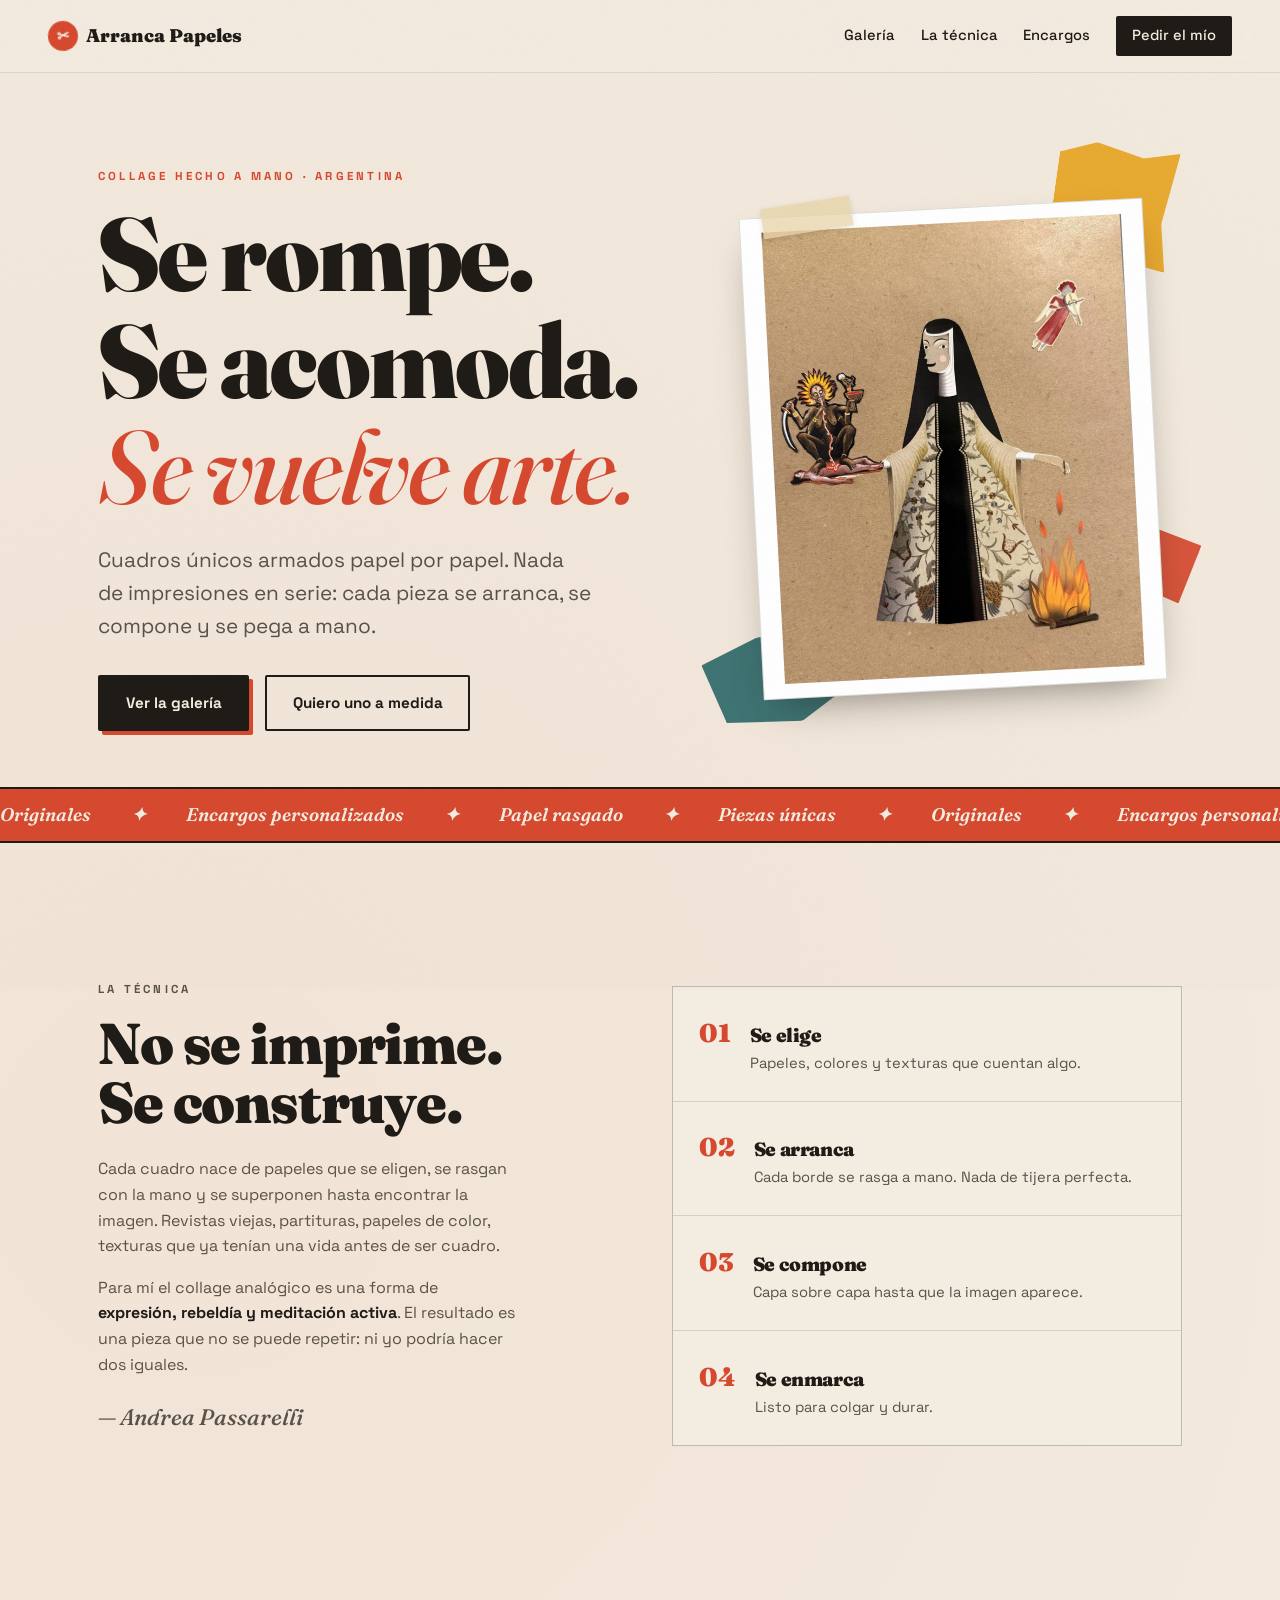
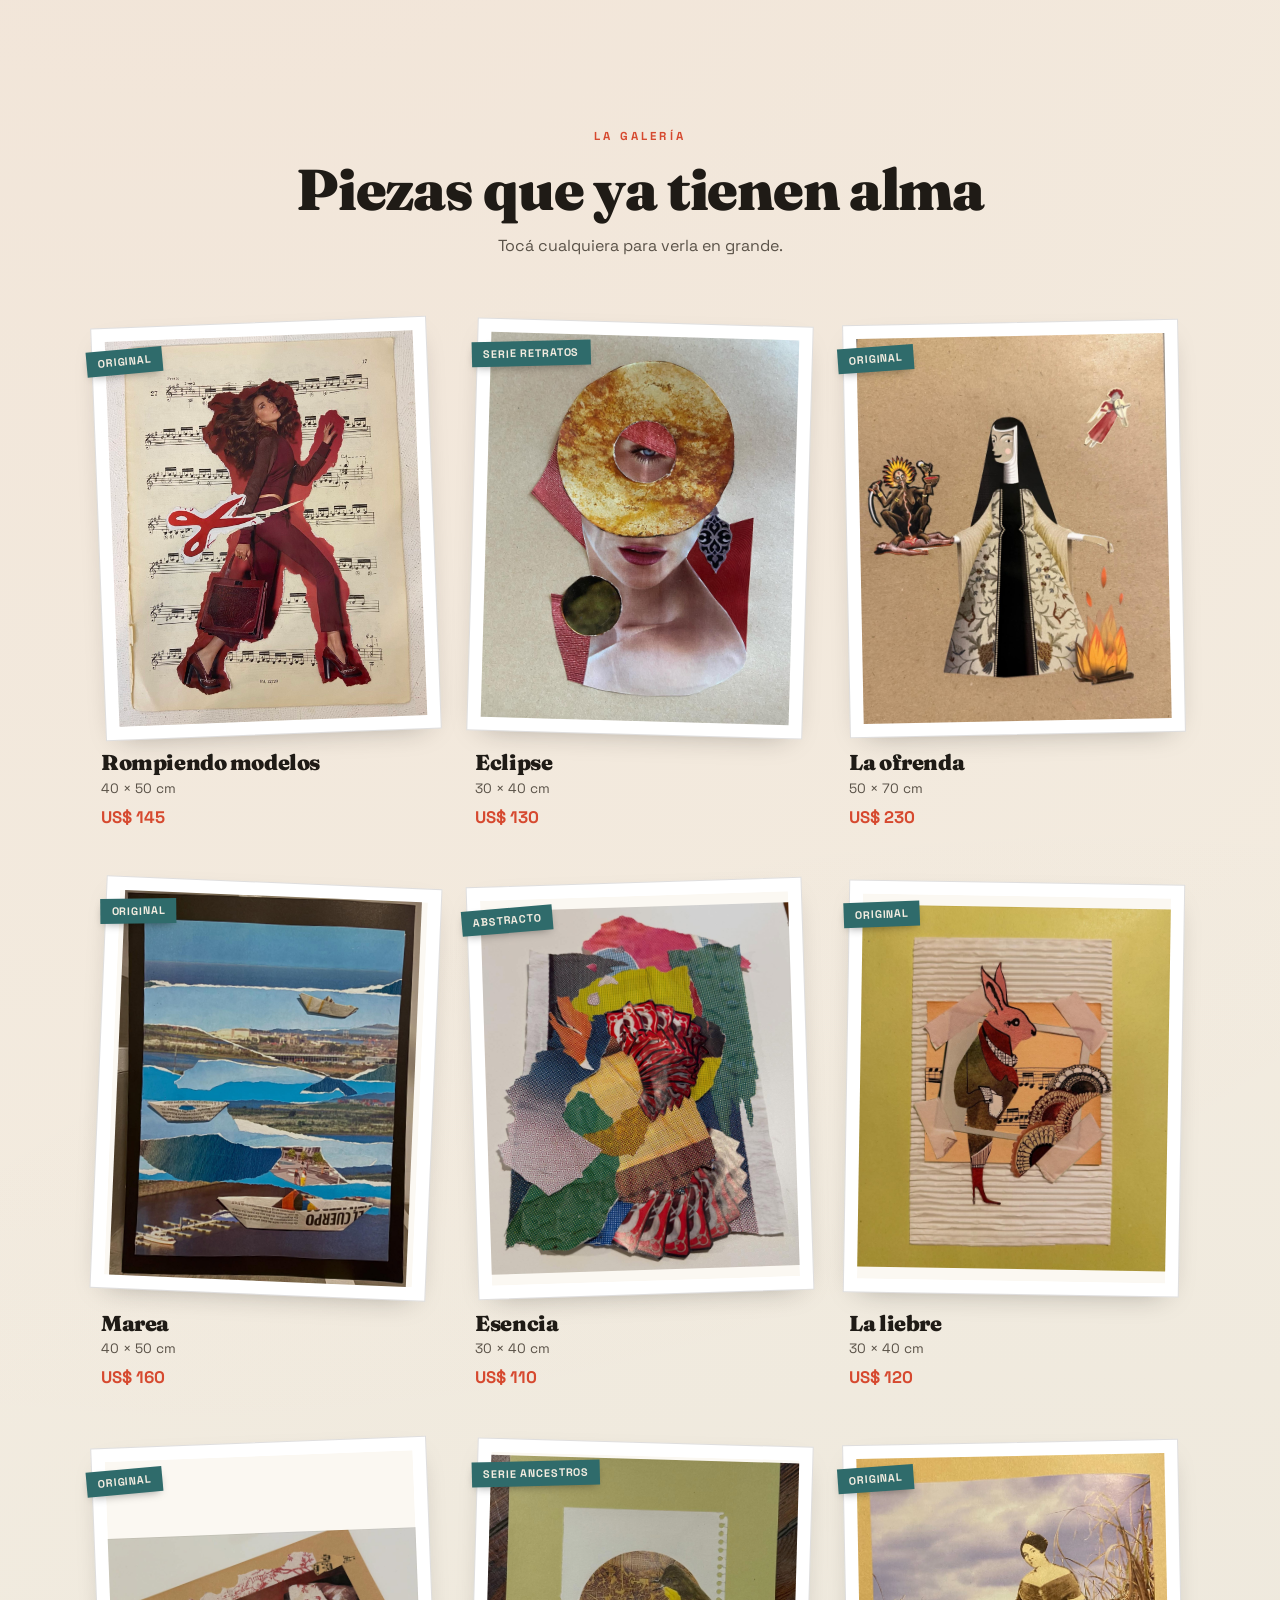
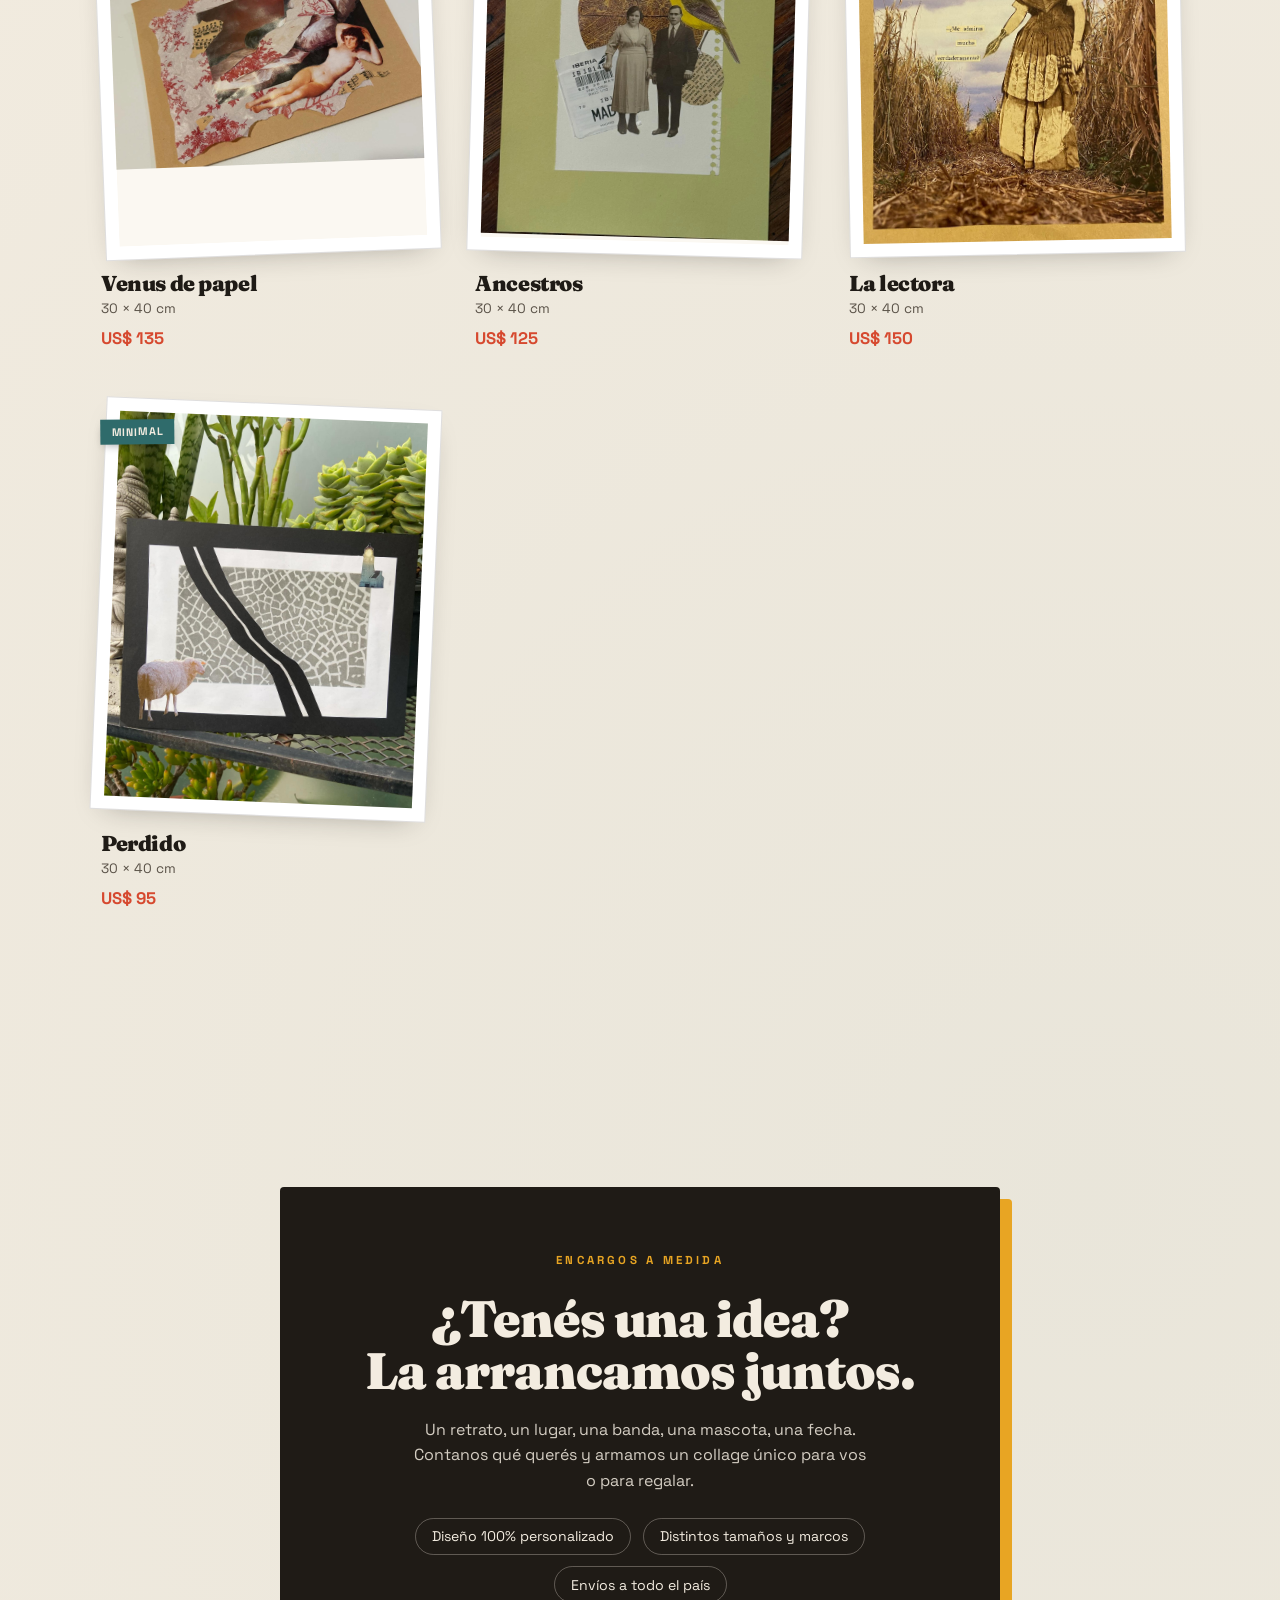
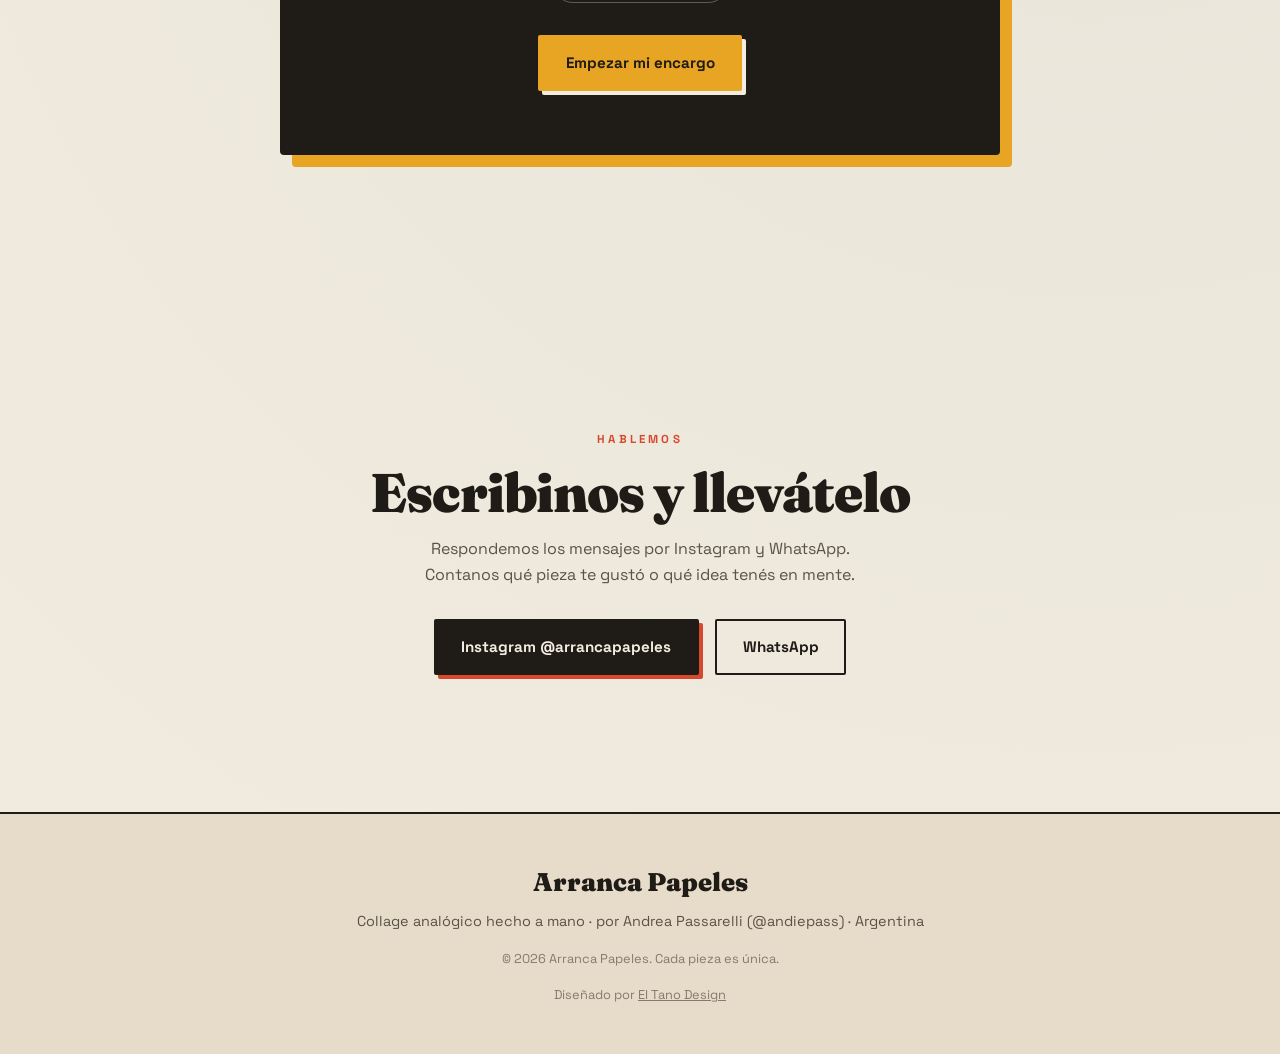
==== index.html @ 6cf62430 "Initial commit: Arranca Papeles site" ====
<!DOCTYPE html>
<html lang="es-AR">
<head>
  <meta charset="UTF-8" />
  <meta name="viewport" content="width=device-width, initial-scale=1.0" />
  <title>Arranca Papeles — Cuadros collage hechos a mano</title>
  <meta name="description" content="Cuadros únicos hechos con collage de papel rasgado. Piezas originales y encargos personalizados. Hecho a mano en Argentina." />

  <link rel="icon" href="/assets/favicon.ico" sizes="any" />
  <link rel="icon" type="image/png" sizes="16x16" href="/assets/favicon-16.png" />
  <link rel="icon" type="image/png" sizes="32x32" href="/assets/favicon-32.png" />
  <link rel="apple-touch-icon" sizes="180x180" href="/assets/apple-touch-icon.png" />

  <!-- Open Graph -->
  <meta property="og:title" content="Arranca Papeles — Cuadros collage hechos a mano" />
  <meta property="og:description" content="Cuadros únicos hechos con collage de papel rasgado. Originales y por encargo." />
  <meta property="og:type" content="website" />
  <meta property="og:image" content="assets/img/cuadros/obra-la-ofrenda.jpg" />

  <link rel="preconnect" href="https://fonts.googleapis.com" />
  <link rel="preconnect" href="https://fonts.gstatic.com" crossorigin />
  <link href="https://fonts.googleapis.com/css2?family=Fraunces:ital,opsz,wght@0,9..144,400;0,9..144,600;0,9..144,900;1,9..144,500&family=Space+Grotesk:wght@400;500;700&display=swap" rel="stylesheet" />

  <link rel="stylesheet" href="assets/css/styles.css" />
</head>
<body>
  <!-- Grano de papel global -->
  <svg class="grain" aria-hidden="true" width="0" height="0">
    <filter id="paperGrain">
      <feTurbulence type="fractalNoise" baseFrequency="0.8" numOctaves="3" stitchTiles="stitch" />
      <feColorMatrix type="saturate" values="0" />
    </filter>
  </svg>

  <header class="site-header">
    <a href="#top" class="brand">
      <span class="brand-mark">✂</span>
      <span class="brand-name">Arranca&nbsp;Papeles</span>
    </a>
    <nav aria-label="Navegación principal">
      <a href="#galeria">Galería</a>
      <a href="#tecnica">La técnica</a>
      <a href="#encargos">Encargos</a>
      <a href="#contacto" class="nav-cta">Pedir el mío</a>
    </nav>
  </header>

  <main id="top">
    <!-- ░░░ HERO ░░░ -->
    <section class="hero" aria-labelledby="hero-title">
      <div class="hero-copy">
        <p class="eyebrow reveal">Collage hecho a mano · Argentina</p>
        <h1 id="hero-title" class="reveal">
          Se rompe.<br />
          Se acomoda.<br />
          <span class="ink">Se vuelve arte.</span>
        </h1>
        <p class="hero-sub reveal">
          Cuadros únicos armados papel por papel. Nada de impresiones en serie:
          cada pieza se arranca, se compone y se pega a mano.
        </p>
        <div class="hero-actions reveal">
          <a href="#galeria" class="btn btn-primary">Ver la galería</a>
          <a href="#encargos" class="btn btn-ghost">Quiero uno a medida</a>
        </div>
      </div>

      <div class="hero-visual" aria-hidden="true">
        <div class="frame frame--hero tilt-a">
          <img src="assets/img/cuadros/obra-la-ofrenda.jpg" alt="" />
          <span class="tape tape--tl"></span>
        </div>
        <div class="paper-scrap scrap--1"></div>
        <div class="paper-scrap scrap--2"></div>
        <div class="paper-scrap scrap--3"></div>
      </div>
    </section>

    <!-- ░░░ MARQUEE ░░░ -->
    <div class="marquee" aria-hidden="true">
      <div class="marquee-track">
        <span>Originales</span><span>✦</span><span>Encargos personalizados</span><span>✦</span>
        <span>Papel rasgado</span><span>✦</span><span>Piezas únicas</span><span>✦</span>
        <span>Originales</span><span>✦</span><span>Encargos personalizados</span><span>✦</span>
        <span>Papel rasgado</span><span>✦</span><span>Piezas únicas</span><span>✦</span>
      </div>
    </div>

    <!-- ░░░ TÉCNICA / MANIFIESTO ░░░ -->
    <section id="tecnica" class="technique" aria-labelledby="tecnica-title">
      <div class="technique-text">
        <p class="eyebrow reveal">La técnica</p>
        <h2 id="tecnica-title" class="reveal">No se imprime.<br />Se construye.</h2>
        <p class="reveal">
          Cada cuadro nace de papeles que se eligen, se rasgan con la mano y se
          superponen hasta encontrar la imagen. Revistas viejas, partituras,
          papeles de color, texturas que ya tenían una vida antes de ser cuadro.
        </p>
        <p class="reveal">
          Para mí el collage analógico es una forma de
          <strong>expresión, rebeldía y meditación activa</strong>. El resultado
          es una pieza que no se puede repetir: ni yo podría hacer dos iguales.
        </p>
        <p class="signature reveal">— Andrea Passarelli</p>
      </div>
      <ul class="technique-steps" aria-label="Proceso">
        <li class="reveal"><span class="step-num">01</span><h3>Se elige</h3><p>Papeles, colores y texturas que cuentan algo.</p></li>
        <li class="reveal"><span class="step-num">02</span><h3>Se arranca</h3><p>Cada borde se rasga a mano. Nada de tijera perfecta.</p></li>
        <li class="reveal"><span class="step-num">03</span><h3>Se compone</h3><p>Capa sobre capa hasta que la imagen aparece.</p></li>
        <li class="reveal"><span class="step-num">04</span><h3>Se enmarca</h3><p>Listo para colgar y durar.</p></li>
      </ul>
    </section>

    <!-- ░░░ GALERÍA ░░░ -->
    <section id="galeria" class="gallery" aria-labelledby="galeria-title">
      <div class="section-head">
        <p class="eyebrow reveal">La galería</p>
        <h2 id="galeria-title" class="reveal">Piezas que ya tienen alma</h2>
        <p class="section-lead reveal">Tocá cualquiera para verla en grande.</p>
      </div>
      <div class="gallery-grid" id="galleryGrid">
        <!-- Inyectado por gallery.js desde cuadros.js -->
      </div>
    </section>

    <!-- ░░░ ENCARGOS ░░░ -->
    <section id="encargos" class="commission" aria-labelledby="encargos-title">
      <div class="commission-card reveal">
        <p class="eyebrow">Encargos a medida</p>
        <h2 id="encargos-title">¿Tenés una idea?<br />La arrancamos juntos.</h2>
        <p>
          Un retrato, un lugar, una banda, una mascota, una fecha. Contanos qué
          querés y armamos un collage único para vos o para regalar.
        </p>
        <ul class="commission-list">
          <li>Diseño 100% personalizado</li>
          <li>Distintos tamaños y marcos</li>
          <li>Envíos a todo el país</li>
        </ul>
        <a href="#contacto" class="btn btn-primary">Empezar mi encargo</a>
      </div>
    </section>

    <!-- ░░░ CONTACTO ░░░ -->
    <section id="contacto" class="contact" aria-labelledby="contacto-title">
      <p class="eyebrow reveal">Hablemos</p>
      <h2 id="contacto-title" class="reveal">Escribinos y llevátelo</h2>
      <p class="reveal contact-lead">
        Respondemos los mensajes por Instagram y WhatsApp. Contanos qué pieza te
        gustó o qué idea tenés en mente.
      </p>
      <div class="contact-actions reveal">
        <a class="btn btn-primary" href="https://www.instagram.com/arrancapapeles/" target="_blank" rel="noopener">
          Instagram @arrancapapeles
        </a>
        <a class="btn btn-ghost" href="https://wa.me/5491134141976?text=%C2%A1Hola%20Arranca%20Papeles!%20Vi%20la%20galer%C3%ADa%20y%20quiero%20consultar%20por%20una%20obra%20%E2%9C%82%EF%B8%8F" target="_blank" rel="noopener">
          WhatsApp
        </a>
      </div>
    </section>
  </main>

  <footer class="site-footer">
    <span class="brand-name">Arranca Papeles</span>
    <p>Collage analógico hecho a mano · por Andrea Passarelli (@andiepass) · Argentina</p>
    <p class="muted">© <span id="year"></span> Arranca Papeles. Cada pieza es única.</p>
    <p class="muted">Diseñado por <a href="https://eltanodesign.com.ar" target="_blank" rel="noopener noreferrer">El Tano Design</a></p>
  </footer>

  <!-- Lightbox -->
  <div class="lightbox" id="lightbox" role="dialog" aria-modal="true" aria-label="Cuadro ampliado" hidden>
    <button class="lightbox-close" id="lightboxClose" aria-label="Cerrar">✕</button>
    <figure class="lightbox-figure">
      <img id="lightboxImg" src="" alt="" />
      <figcaption id="lightboxCaption"></figcaption>
    </figure>
  </div>

  <script src="assets/js/cuadros.js"></script>
  <script src="assets/js/gallery.js"></script>
</body>
</html>
---- assets/css/styles.css ----
/* ============================================================
   Arranca Papeles — estética collage / papel rasgado
   ============================================================ */

:root {
  /* Paleta papel */
  --paper:        #f3ece0;   /* fondo crema */
  --paper-deep:   #e7dcc9;   /* crema más oscuro */
  --kraft:        #c9a87c;
  --ink:          #1f1b16;   /* texto principal */
  --ink-soft:     #5a5248;
  --accent:       #d6492f;   /* tomate */
  --accent-2:     #e8a523;   /* ocre */
  --accent-3:     #2f6b6b;   /* teal apagado */
  --tape:         rgba(232, 213, 168, 0.75);

  --maxw: 1180px;
  --space-section: clamp(4.5rem, 3rem + 7vw, 9rem);
  --radius: 2px;

  --shadow-frame: 0 18px 40px -18px rgba(31, 27, 22, 0.55);
  --shadow-soft: 0 10px 30px -16px rgba(31, 27, 22, 0.4);

  --font-display: "Fraunces", Georgia, serif;
  --font-body: "Space Grotesk", system-ui, sans-serif;

  --dur: 0.55s;
  --ease: cubic-bezier(0.16, 1, 0.3, 1);
}

*,
*::before,
*::after { box-sizing: border-box; }

html { scroll-behavior: smooth; }

body {
  margin: 0;
  font-family: var(--font-body);
  color: var(--ink);
  background-color: var(--paper);
  background-image:
    radial-gradient(circle at 15% 20%, rgba(214, 73, 47, 0.05), transparent 40%),
    radial-gradient(circle at 85% 75%, rgba(47, 107, 107, 0.05), transparent 45%);
  line-height: 1.6;
  overflow-x: hidden;
  position: relative;
}

/* Grano de papel sobre todo */
body::before {
  content: "";
  position: fixed;
  inset: 0;
  pointer-events: none;
  z-index: 9999;
  opacity: 0.05;
  mix-blend-mode: multiply;
  filter: url(#paperGrain);
}
.grain { position: absolute; }

h1, h2, h3 {
  font-family: var(--font-display);
  font-weight: 900;
  line-height: 1.02;
  letter-spacing: -0.02em;
  margin: 0;
}

a { color: inherit; }

.eyebrow {
  font-family: var(--font-body);
  text-transform: uppercase;
  letter-spacing: 0.28em;
  font-size: 0.72rem;
  font-weight: 700;
  color: var(--accent);
  margin: 0 0 1rem;
}

.ink { color: var(--accent); font-style: italic; font-weight: 500; }

/* ── Botones ── */
.btn {
  display: inline-block;
  padding: 0.85rem 1.6rem;
  font-family: var(--font-body);
  font-weight: 700;
  font-size: 0.95rem;
  text-decoration: none;
  border-radius: var(--radius);
  transition: transform 0.25s var(--ease), box-shadow 0.25s var(--ease),
    background-color 0.25s var(--ease);
  border: 2px solid var(--ink);
  cursor: pointer;
}
.btn-primary {
  background: var(--ink);
  color: var(--paper);
  box-shadow: 4px 4px 0 var(--accent);
}
.btn-primary:hover {
  transform: translate(-2px, -2px);
  box-shadow: 7px 7px 0 var(--accent);
}
.btn-ghost { background: transparent; color: var(--ink); }
.btn-ghost:hover {
  background: var(--ink);
  color: var(--paper);
  transform: translate(-2px, -2px);
}

/* ============================================================
   HEADER
   ============================================================ */
.site-header {
  position: sticky;
  top: 0;
  z-index: 100;
  display: flex;
  align-items: center;
  justify-content: space-between;
  padding: 1rem clamp(1.2rem, 4vw, 3rem);
  background: rgba(243, 236, 224, 0.82);
  backdrop-filter: blur(10px);
  border-bottom: 1px solid rgba(31, 27, 22, 0.1);
}
.brand {
  display: flex;
  align-items: center;
  gap: 0.5rem;
  text-decoration: none;
  font-family: var(--font-display);
  font-weight: 900;
  font-size: 1.15rem;
}
.brand-mark {
  display: grid;
  place-items: center;
  width: 1.9rem;
  height: 1.9rem;
  background: var(--accent);
  color: var(--paper);
  border-radius: 50%;
  transform: rotate(-8deg);
  font-size: 0.95rem;
}
.site-header nav { display: flex; align-items: center; gap: clamp(0.8rem, 2vw, 1.8rem); }
.site-header nav a {
  text-decoration: none;
  font-weight: 500;
  font-size: 0.92rem;
  position: relative;
}
.site-header nav a:not(.nav-cta)::after {
  content: "";
  position: absolute;
  left: 0; bottom: -4px;
  width: 0; height: 2px;
  background: var(--accent);
  transition: width 0.3s var(--ease);
}
.site-header nav a:not(.nav-cta):hover::after { width: 100%; }
.nav-cta {
  background: var(--ink);
  color: var(--paper);
  padding: 0.5rem 1rem;
  border-radius: var(--radius);
}
.site-header nav a.nav-cta:hover { background: var(--accent); }

/* ============================================================
   HERO
   ============================================================ */
.hero {
  display: grid;
  grid-template-columns: 1.1fr 0.9fr;
  gap: clamp(2rem, 5vw, 5rem);
  align-items: center;
  max-width: var(--maxw);
  margin: 0 auto;
  padding: clamp(3rem, 7vw, 6rem) clamp(1.2rem, 4vw, 3rem) clamp(2rem, 4vw, 4rem);
}
.hero h1 {
  font-size: clamp(2.8rem, 1.5rem + 7vw, 6.5rem);
  margin: 0.5rem 0 1.5rem;
}
.hero-sub {
  font-size: clamp(1.05rem, 0.95rem + 0.5vw, 1.3rem);
  color: var(--ink-soft);
  max-width: 38ch;
  margin: 0 0 2rem;
}
.hero-actions { display: flex; flex-wrap: wrap; gap: 1rem; }

.hero-visual { position: relative; aspect-ratio: 4 / 5; }
.frame {
  position: relative;
  background: #fff;
  padding: 0.9rem;
  border: 1px solid rgba(31, 27, 22, 0.15);
  box-shadow: var(--shadow-frame);
}
.frame img { display: block; width: 100%; height: 100%; object-fit: contain; background: #fff; }
.frame--hero {
  position: absolute;
  inset: 8% 6%;
  z-index: 2;
}
.tilt-a { transform: rotate(-3deg); transition: transform var(--dur) var(--ease); }
.tilt-a:hover { transform: rotate(-1deg) scale(1.02); }

.tape {
  position: absolute;
  width: 90px; height: 30px;
  background: var(--tape);
  box-shadow: 0 2px 6px rgba(0,0,0,0.1);
}
.tape--tl { top: -14px; left: 22px; transform: rotate(-6deg); }

.paper-scrap { position: absolute; z-index: 1; opacity: 0.92; }
.scrap--1 {
  width: 120px; height: 120px; top: -3%; right: 2%;
  background: var(--accent-2);
  clip-path: polygon(0 12%, 30% 0, 70% 8%, 100% 0, 92% 60%, 100% 100%, 40% 92%, 0 100%);
  transform: rotate(8deg);
}
.scrap--2 {
  width: 150px; height: 90px; bottom: 2%; left: -4%;
  background: var(--accent-3);
  clip-path: polygon(0 20%, 40% 0, 100% 10%, 95% 70%, 60% 100%, 10% 88%);
  transform: rotate(-10deg);
}
.scrap--3 {
  width: 70px; height: 70px; bottom: 24%; right: -3%;
  background: var(--accent);
  clip-path: polygon(0 0, 100% 12%, 88% 100%, 8% 86%);
  transform: rotate(14deg);
}

/* ============================================================
   MARQUEE
   ============================================================ */
.marquee {
  border-block: 2px solid var(--ink);
  background: var(--accent);
  color: var(--paper);
  overflow: hidden;
  padding: 0.7rem 0;
}
.marquee-track {
  display: flex;
  gap: 2.5rem;
  white-space: nowrap;
  width: max-content;
  animation: marquee 28s linear infinite;
  font-family: var(--font-display);
  font-weight: 600;
  font-style: italic;
  font-size: 1.15rem;
}
.marquee-track span { display: inline-block; }
@keyframes marquee {
  from { transform: translateX(0); }
  to { transform: translateX(-50%); }
}

/* ============================================================
   TÉCNICA
   ============================================================ */
.technique {
  display: grid;
  grid-template-columns: 1fr 1fr;
  gap: clamp(2rem, 5vw, 5rem);
  max-width: var(--maxw);
  margin: 0 auto;
  padding: var(--space-section) clamp(1.2rem, 4vw, 3rem);
  align-items: center;
}
.technique-text h2 {
  font-size: clamp(2rem, 1.2rem + 4vw, 3.6rem);
  margin: 0.5rem 0 1.5rem;
}
.technique-text p { color: var(--ink-soft); margin: 0 0 1rem; max-width: 42ch; }
.technique-text strong { color: var(--ink); }
.signature {
  font-family: var(--font-display);
  font-style: italic;
  font-weight: 500;
  font-size: 1.4rem;
  color: var(--accent);
  margin-top: 1.4rem !important;
}

.technique-steps { list-style: none; margin: 0; padding: 0; display: grid; gap: 1px; background: rgba(31,27,22,0.12); border: 1px solid rgba(31,27,22,0.12); }
.technique-steps li {
  background: var(--paper);
  padding: 1.6rem;
  display: grid;
  grid-template-columns: auto 1fr;
  gap: 0.4rem 1.2rem;
  align-items: baseline;
  transition: background 0.3s var(--ease);
}
.technique-steps li:hover { background: var(--paper-deep); }
.step-num {
  font-family: var(--font-display);
  font-weight: 900;
  font-size: 1.6rem;
  color: var(--accent);
  grid-row: span 2;
}
.technique-steps h3 { font-size: 1.2rem; }
.technique-steps p { grid-column: 2; margin: 0; font-size: 0.92rem; color: var(--ink-soft); }

/* ============================================================
   GALERÍA
   ============================================================ */
.gallery {
  max-width: var(--maxw);
  margin: 0 auto;
  padding: var(--space-section) clamp(1.2rem, 4vw, 3rem);
}
.section-head { text-align: center; margin-bottom: clamp(2.5rem, 5vw, 4rem); }
.section-head h2 { font-size: clamp(2rem, 1.2rem + 4vw, 3.6rem); }
.section-lead { color: var(--ink-soft); margin: 0.8rem 0 0; }

.gallery-grid {
  display: grid;
  grid-template-columns: repeat(auto-fill, minmax(260px, 1fr));
  gap: clamp(2rem, 4vw, 3.5rem) clamp(1.5rem, 3vw, 2.5rem);
}
.cuadro { --rot: 0deg; }
.cuadro-frame {
  position: relative;
  display: block;
  width: 100%;
  padding: 0.8rem;
  background: #fff;
  border: 1px solid rgba(31, 27, 22, 0.14);
  box-shadow: var(--shadow-soft);
  cursor: pointer;
  transform: rotate(var(--rot));
  transition: transform 0.4s var(--ease), box-shadow 0.4s var(--ease);
  font: inherit;
}
.cuadro-frame img { display: block; width: 100%; aspect-ratio: 4 / 5; object-fit: contain; background: #fbf8f2; }
.cuadro-frame:hover,
.cuadro-frame:focus-visible {
  transform: rotate(0deg) translateY(-6px) scale(1.02);
  box-shadow: var(--shadow-frame);
  outline: none;
}
.cuadro-tag {
  position: absolute;
  top: 1.3rem; left: -0.4rem;
  background: var(--accent-3);
  color: var(--paper);
  font-size: 0.68rem;
  font-weight: 700;
  text-transform: uppercase;
  letter-spacing: 0.08em;
  padding: 0.25rem 0.7rem;
  transform: rotate(-3deg);
  box-shadow: 0 4px 10px -4px rgba(0,0,0,0.4);
}
.cuadro--sold .cuadro-frame { filter: grayscale(0.55); opacity: 0.85; }
.cuadro-stamp {
  position: absolute;
  top: 50%; left: 50%;
  transform: translate(-50%, -50%) rotate(-12deg);
  border: 3px solid var(--accent);
  color: var(--accent);
  font-family: var(--font-display);
  font-weight: 900;
  text-transform: uppercase;
  letter-spacing: 0.1em;
  font-size: 1.4rem;
  padding: 0.3rem 1rem;
  border-radius: 4px;
  opacity: 0.92;
  pointer-events: none;
}
.cuadro-meta { margin-top: 1.1rem; padding-left: 0.2rem; }
.cuadro-meta h3 { font-size: 1.35rem; }
.cuadro-size { margin: 0.2rem 0 0; font-size: 0.85rem; color: var(--ink-soft); }
.cuadro-price {
  margin: 0.3rem 0 0;
  font-weight: 700;
  font-size: 1.05rem;
  color: var(--accent);
}

/* ============================================================
   ENCARGOS
   ============================================================ */
.commission {
  padding: var(--space-section) clamp(1.2rem, 4vw, 3rem);
}
.commission-card {
  max-width: 720px;
  margin: 0 auto;
  text-align: center;
  background: var(--ink);
  color: var(--paper);
  padding: clamp(2.5rem, 5vw, 4.5rem);
  border-radius: 4px;
  position: relative;
  box-shadow: 12px 12px 0 var(--accent-2);
}
.commission-card .eyebrow { color: var(--accent-2); }
.commission-card h2 { font-size: clamp(1.8rem, 1.2rem + 3.5vw, 3.2rem); margin-bottom: 1.2rem; }
.commission-card p { color: rgba(243, 236, 224, 0.85); max-width: 46ch; margin: 0 auto 1.5rem; }
.commission-list {
  list-style: none;
  padding: 0;
  margin: 0 0 2rem;
  display: flex;
  flex-wrap: wrap;
  gap: 0.7rem;
  justify-content: center;
}
.commission-list li {
  border: 1px solid rgba(243, 236, 224, 0.3);
  padding: 0.4rem 1rem;
  border-radius: 100px;
  font-size: 0.88rem;
}
.commission-card .btn-primary {
  background: var(--accent-2);
  border-color: var(--accent-2);
  color: var(--ink);
  box-shadow: 4px 4px 0 var(--paper);
}
.commission-card .btn-primary:hover { box-shadow: 7px 7px 0 var(--paper); }

/* ============================================================
   CONTACTO
   ============================================================ */
.contact {
  max-width: 720px;
  margin: 0 auto;
  text-align: center;
  padding: var(--space-section) clamp(1.2rem, 4vw, 3rem);
}
.contact h2 { font-size: clamp(2rem, 1.2rem + 4vw, 3.4rem); margin-bottom: 1rem; }
.contact-lead { color: var(--ink-soft); margin: 0 auto 2rem; max-width: 44ch; }
.contact-actions { display: flex; flex-wrap: wrap; gap: 1rem; justify-content: center; }

/* ============================================================
   FOOTER
   ============================================================ */
.site-footer {
  text-align: center;
  padding: 3rem 1.5rem;
  border-top: 2px solid var(--ink);
  background: var(--paper-deep);
}
.site-footer .brand-name { font-family: var(--font-display); font-weight: 900; font-size: 1.6rem; }
.site-footer p { margin: 0.4rem 0 0; color: var(--ink-soft); font-size: 0.9rem; }
.site-footer .muted { font-size: 0.8rem; opacity: 0.7; margin-top: 1rem; }

/* ============================================================
   LIGHTBOX
   ============================================================ */
.lightbox {
  position: fixed;
  inset: 0;
  z-index: 1000;
  background: rgba(31, 27, 22, 0.92);
  display: grid;
  place-items: center;
  padding: 1.5rem;
}
.lightbox[hidden] { display: none; }
.lightbox-figure {
  margin: 0;
  max-width: min(680px, 92vw);
  background: #fff;
  padding: 1rem;
  box-shadow: var(--shadow-frame);
}
.lightbox-figure img { display: block; width: 100%; max-height: 72vh; object-fit: contain; }
.lightbox-figure figcaption {
  margin-top: 0.9rem;
  font-size: 0.95rem;
  color: var(--ink);
  text-align: center;
}
.lightbox-figure figcaption span { color: var(--ink-soft); font-size: 0.85rem; }
.lightbox-close {
  position: absolute;
  top: 1.2rem; right: 1.5rem;
  width: 2.6rem; height: 2.6rem;
  border-radius: 50%;
  border: 2px solid var(--paper);
  background: transparent;
  color: var(--paper);
  font-size: 1.1rem;
  cursor: pointer;
  transition: background 0.25s, color 0.25s;
}
.lightbox-close:hover { background: var(--paper); color: var(--ink); }

/* ============================================================
   REVEAL
   ============================================================ */
.reveal {
  opacity: 0;
  transform: translateY(24px);
  transition: opacity 0.7s var(--ease), transform 0.7s var(--ease);
}
.reveal.is-visible { opacity: 1; transform: none; }

/* ============================================================
   RESPONSIVE
   ============================================================ */
@media (max-width: 860px) {
  .hero { grid-template-columns: 1fr; }
  .hero-visual { max-width: 420px; margin: 1rem auto 0; width: 100%; }
  .technique { grid-template-columns: 1fr; }
  .site-header nav a:not(.nav-cta):not([href="#contacto"]) { display: none; }
}
@media (max-width: 520px) {
  .technique-steps li { grid-template-columns: 1fr; }
  .step-num { grid-row: auto; }
  .technique-steps p { grid-column: 1; }
}

@media (prefers-reduced-motion: reduce) {
  *, *::before, *::after {
    animation-duration: 0.001ms !important;
    animation-iteration-count: 1 !important;
    transition-duration: 0.001ms !important;
    scroll-behavior: auto !important;
  }
  .reveal { opacity: 1; transform: none; }
}
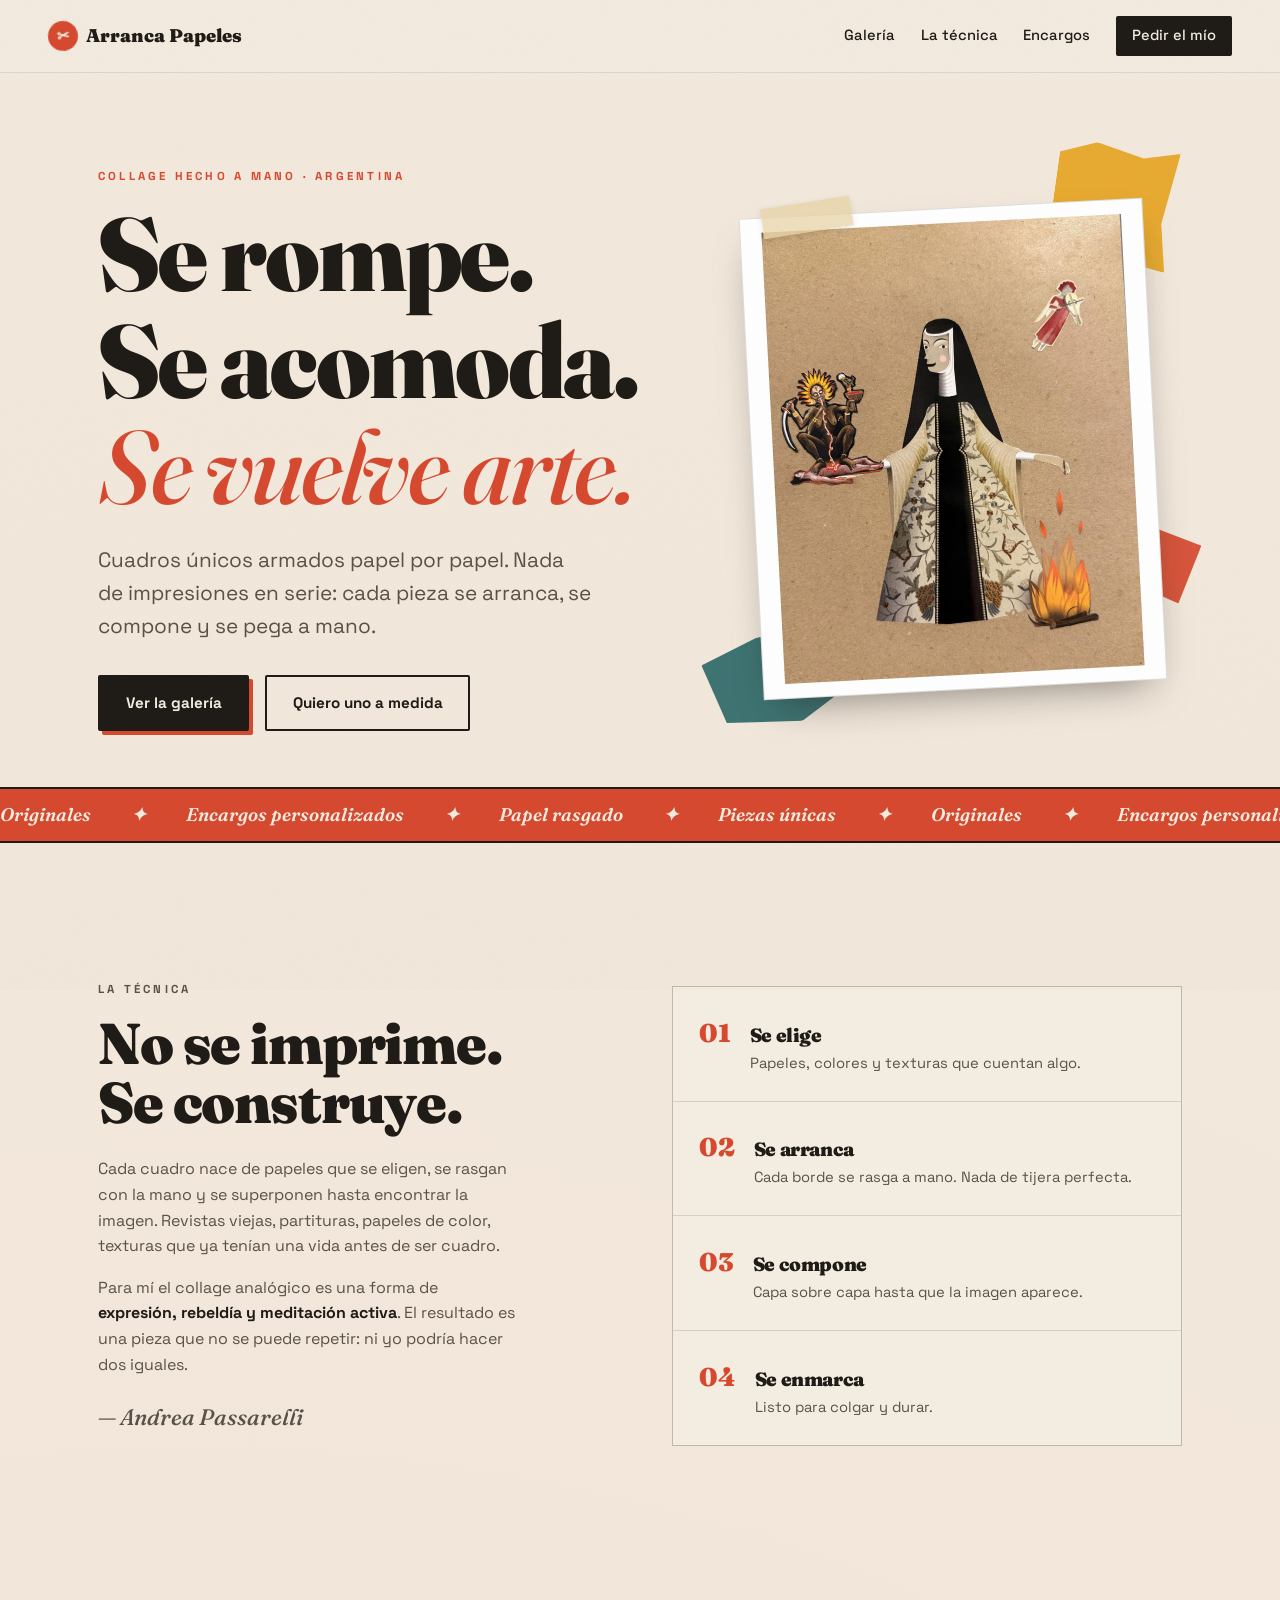
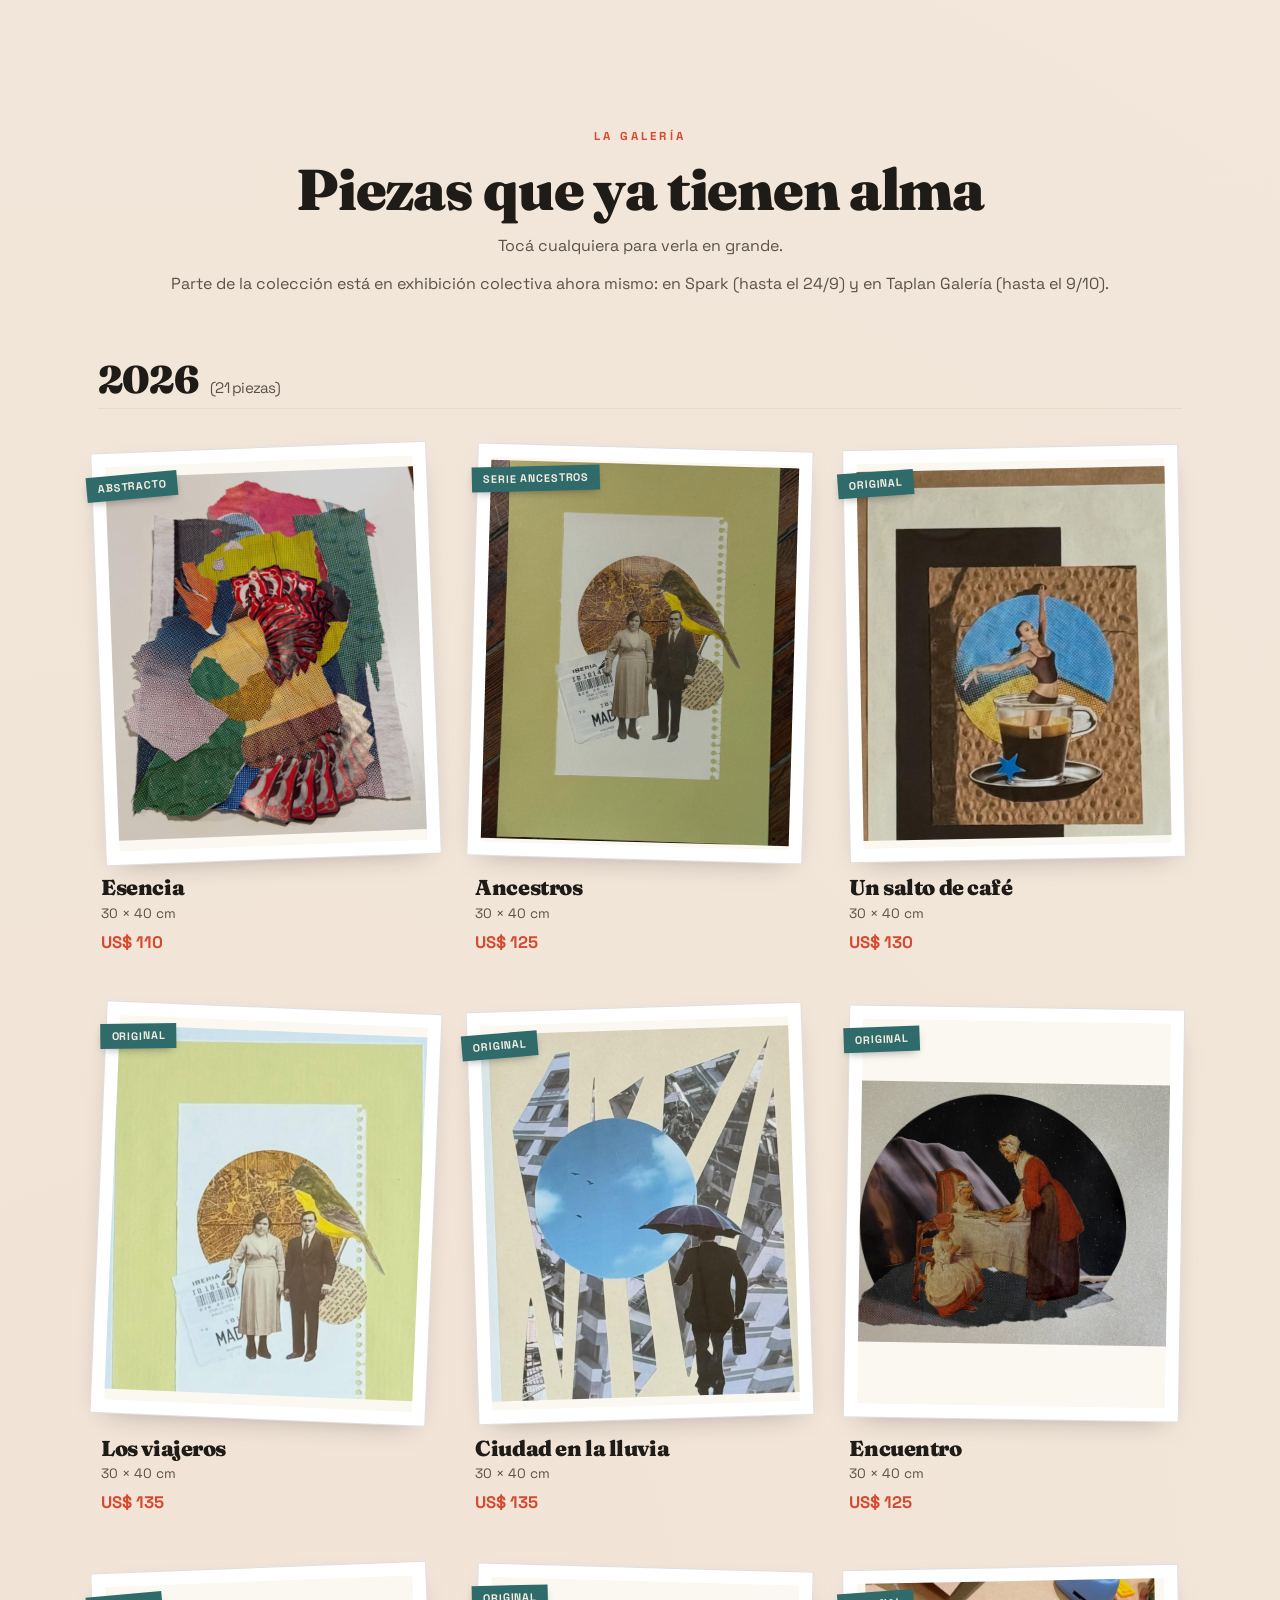
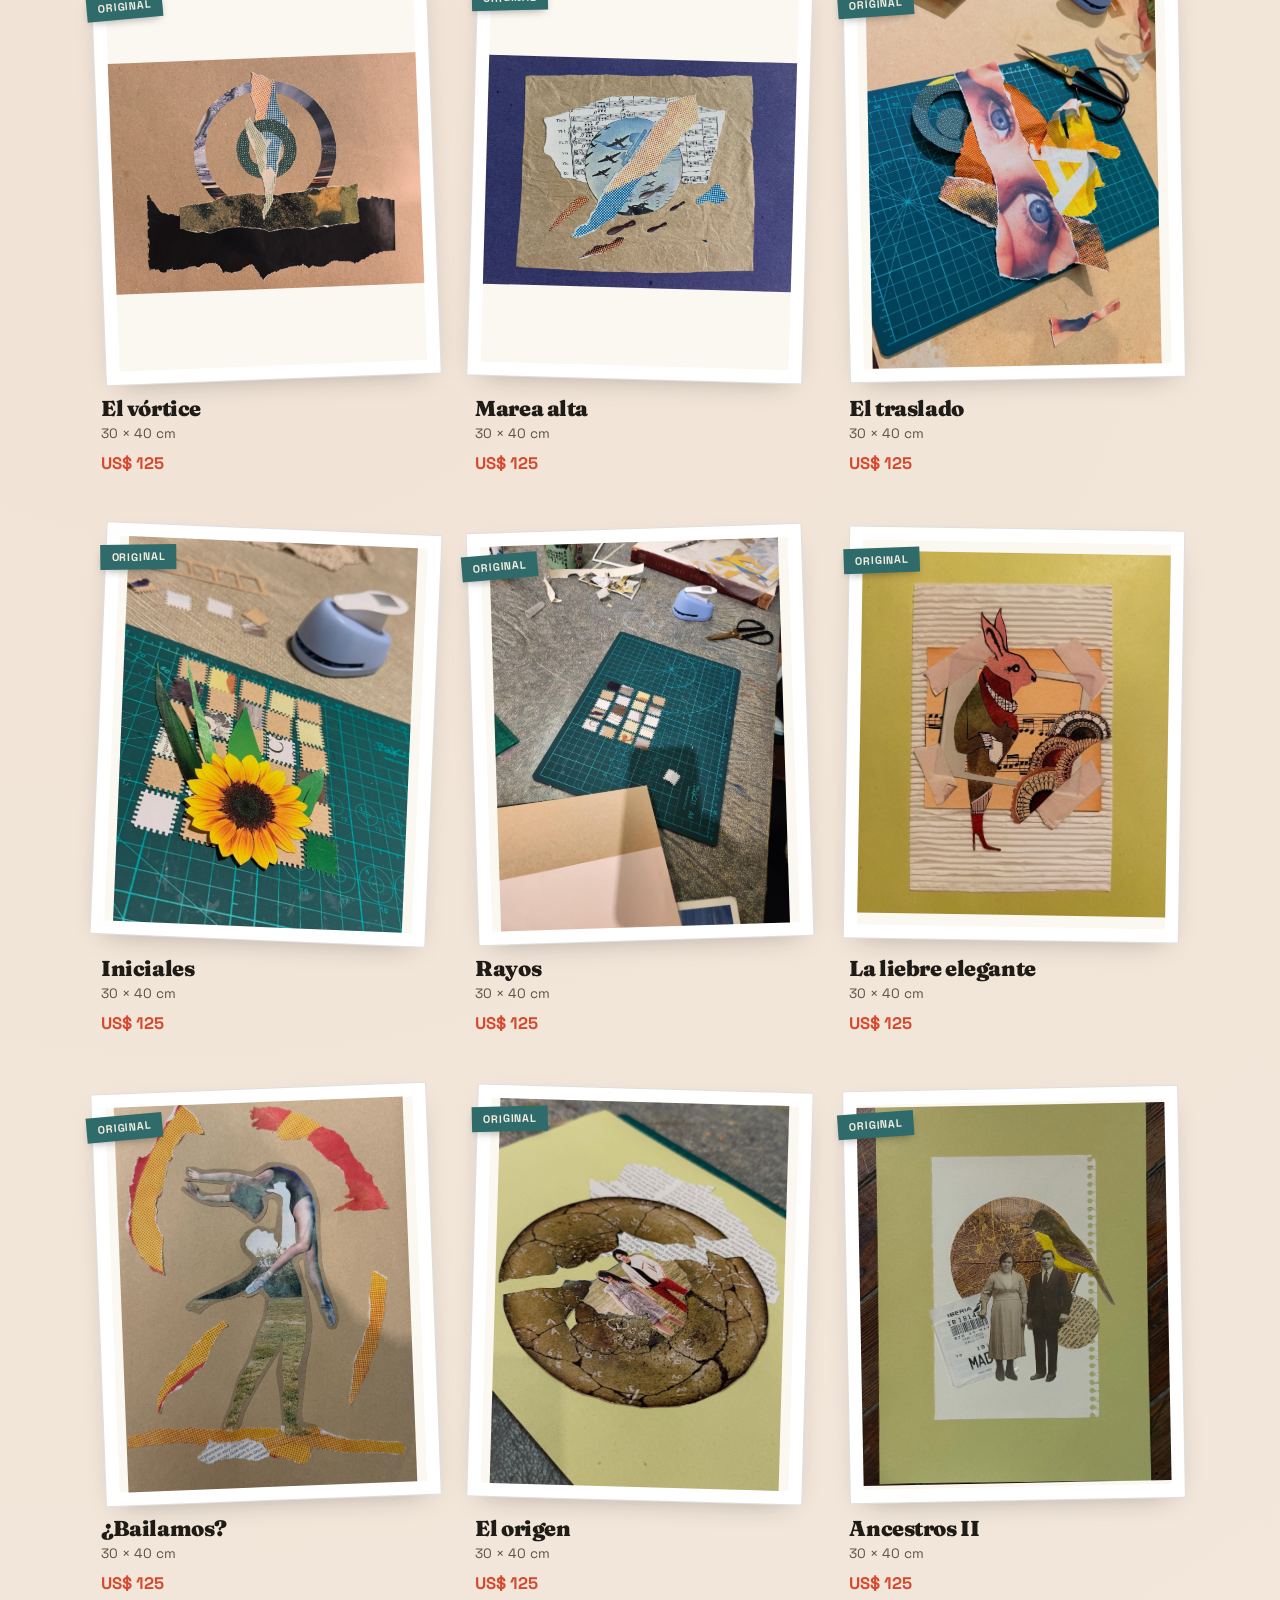
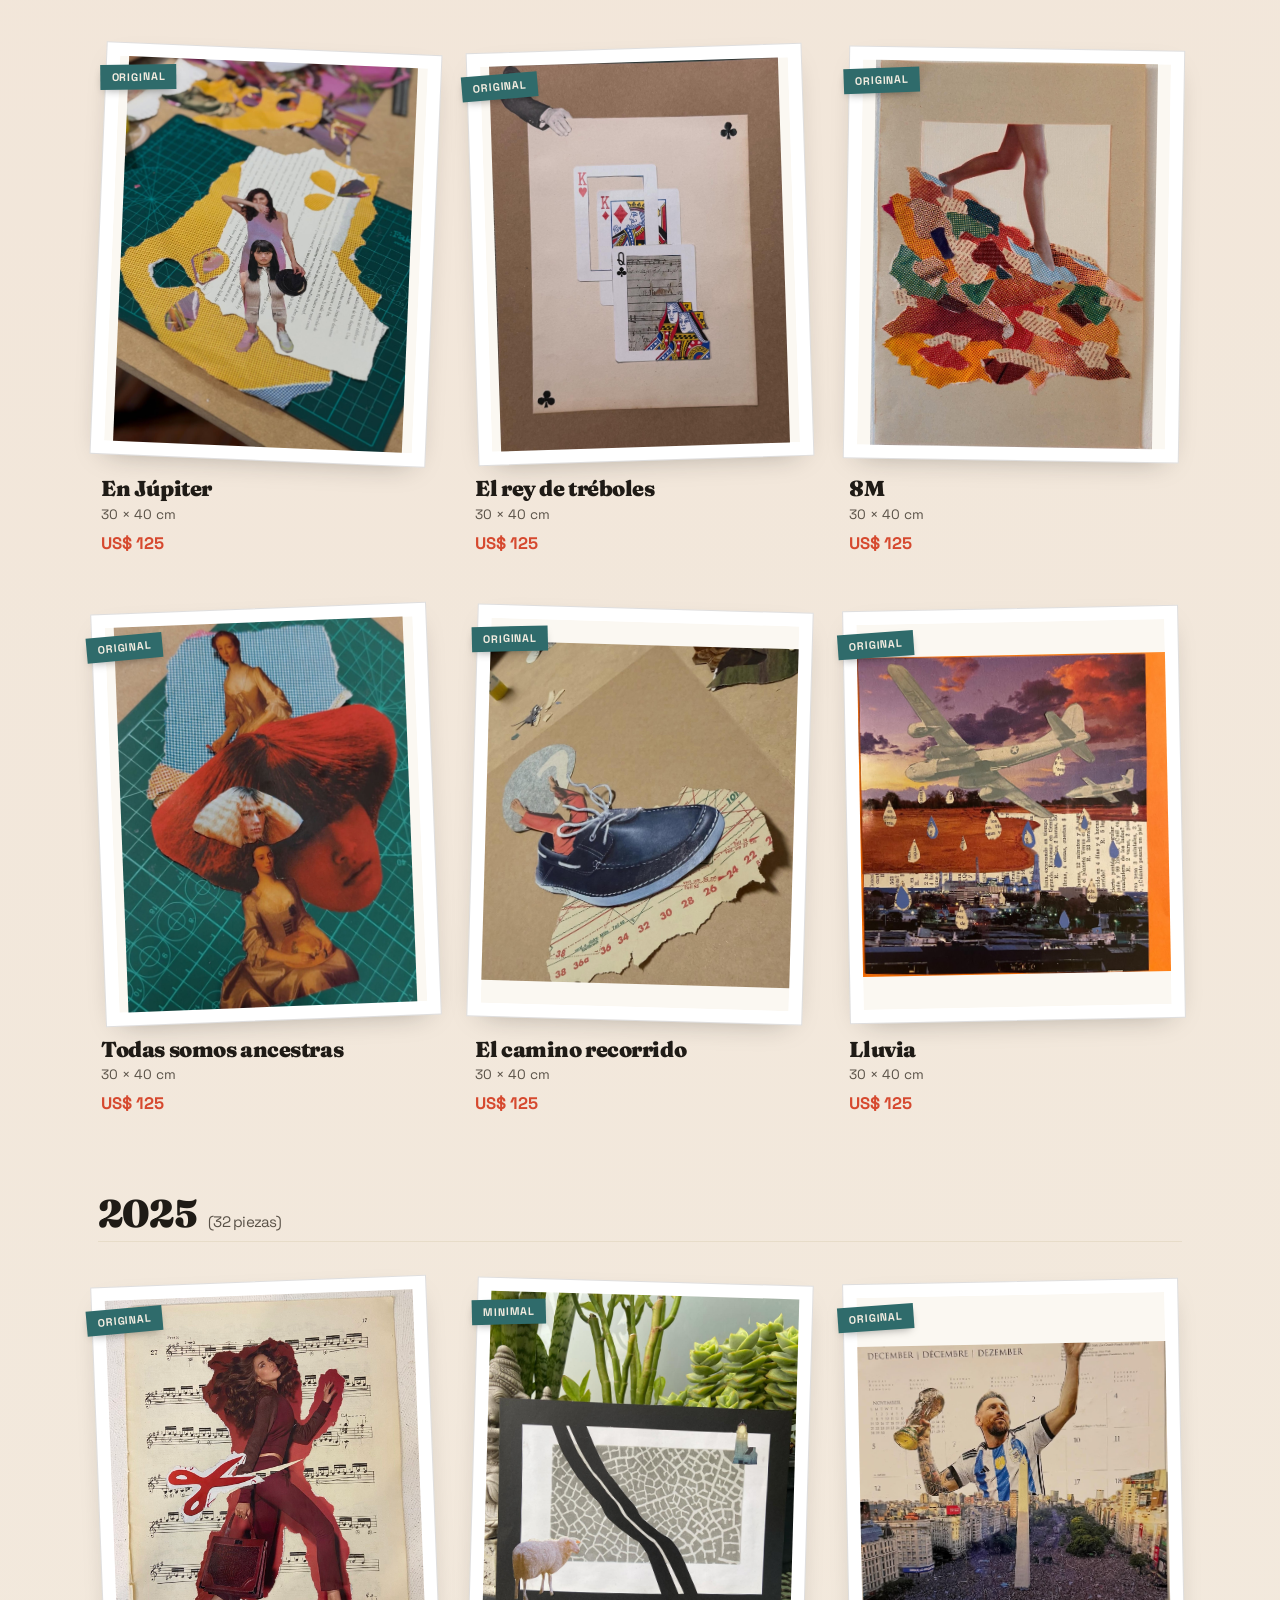
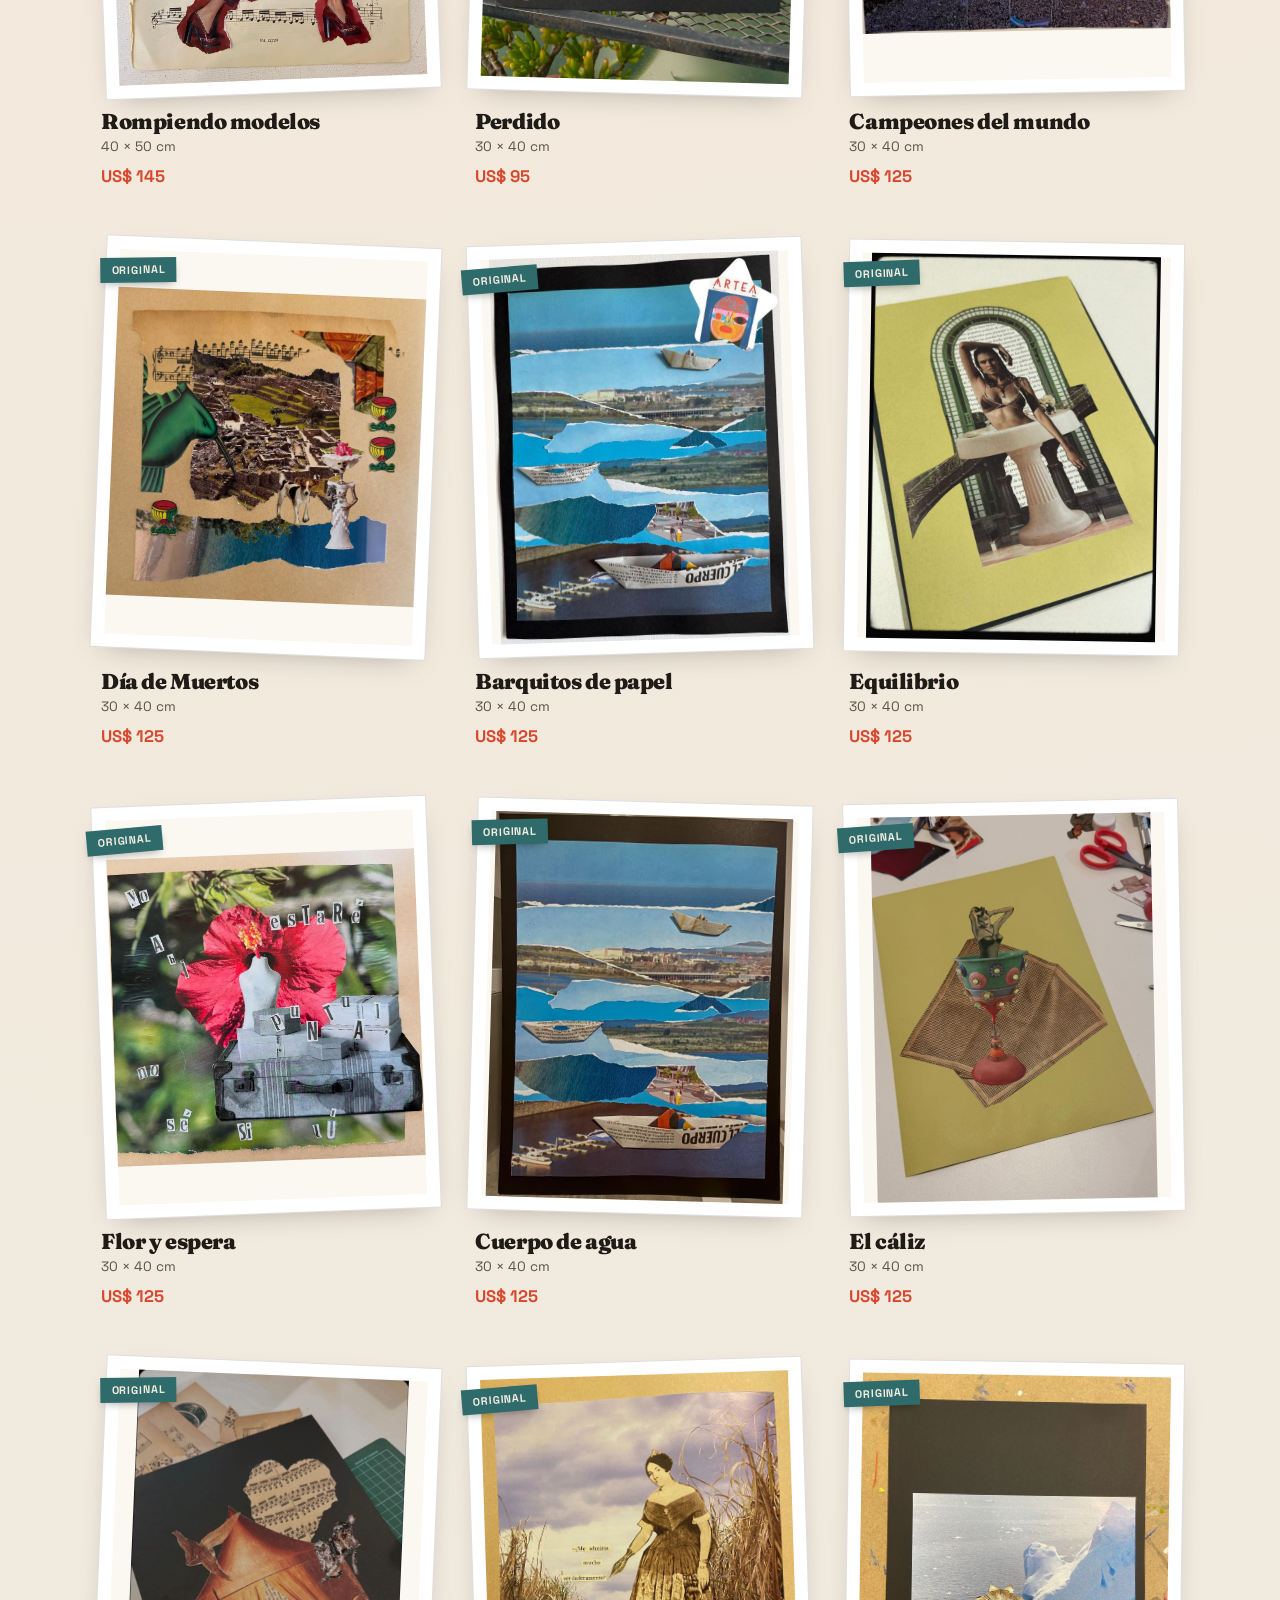
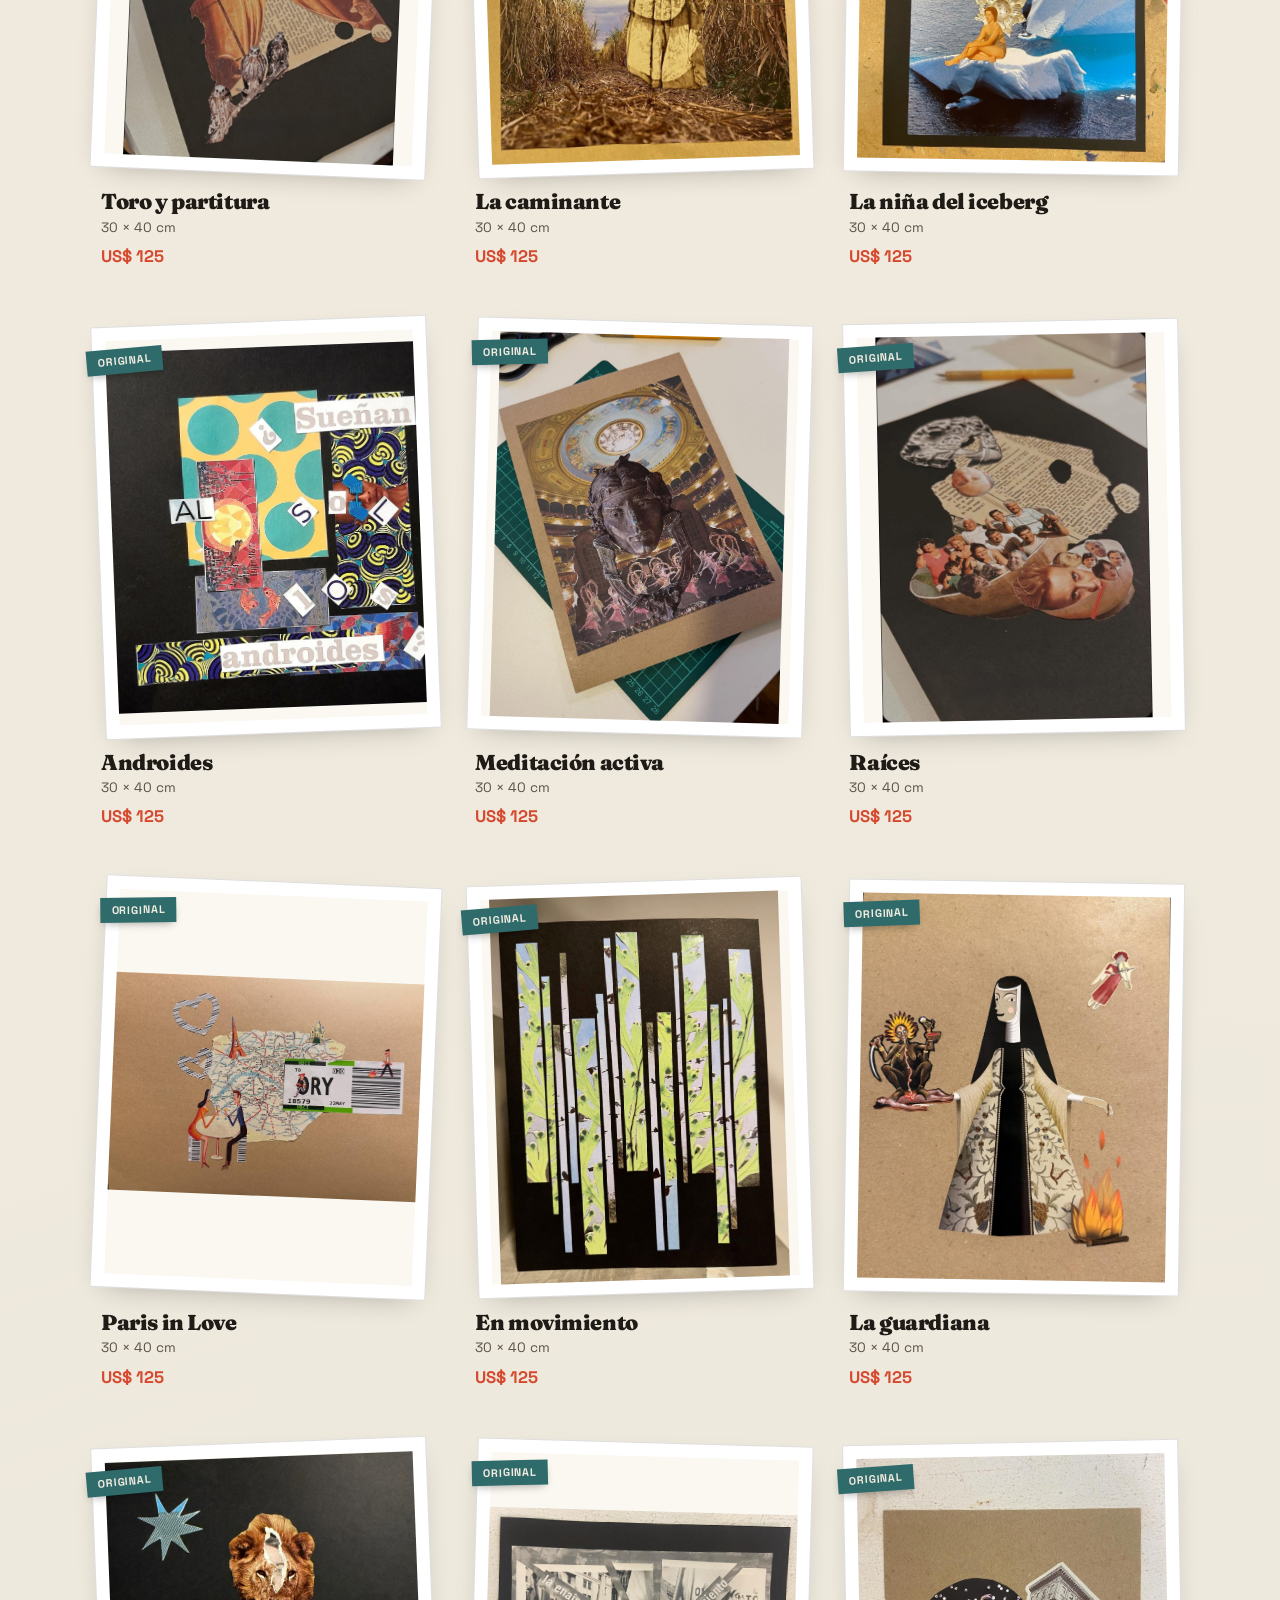
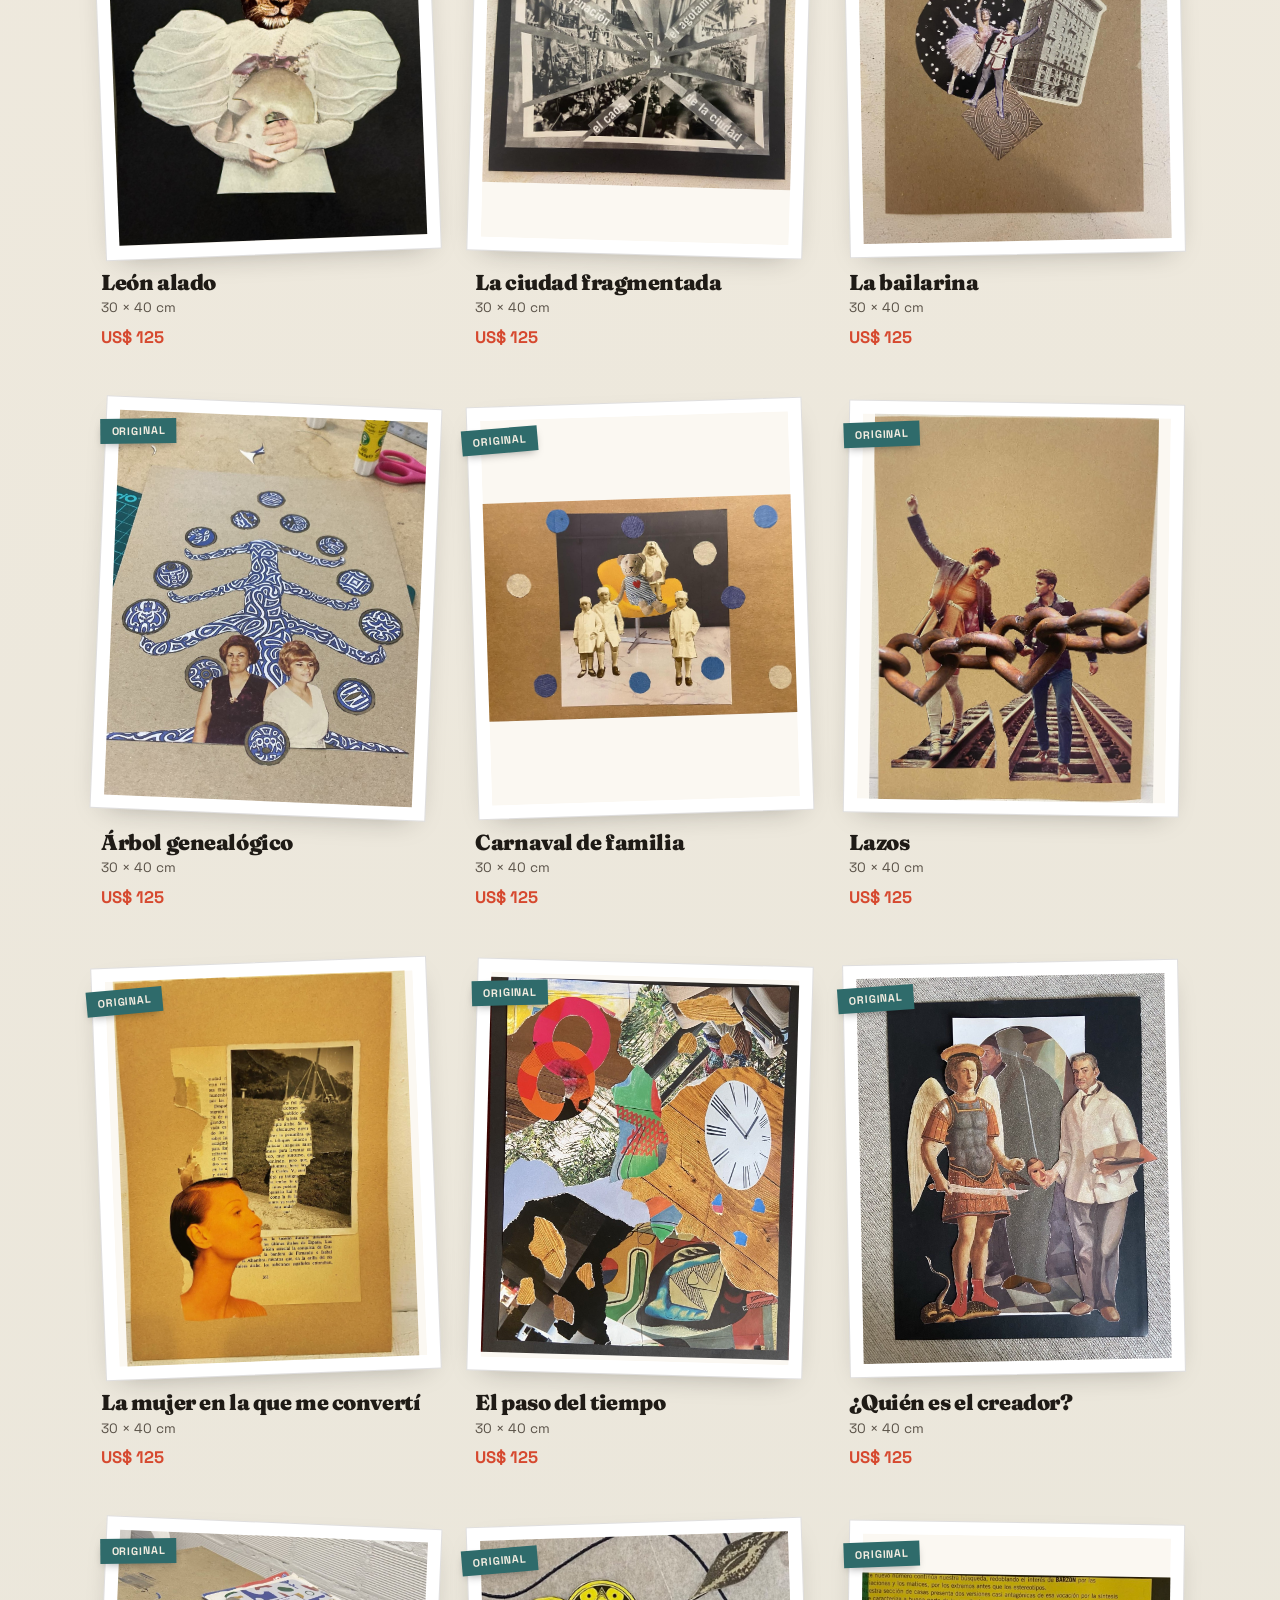
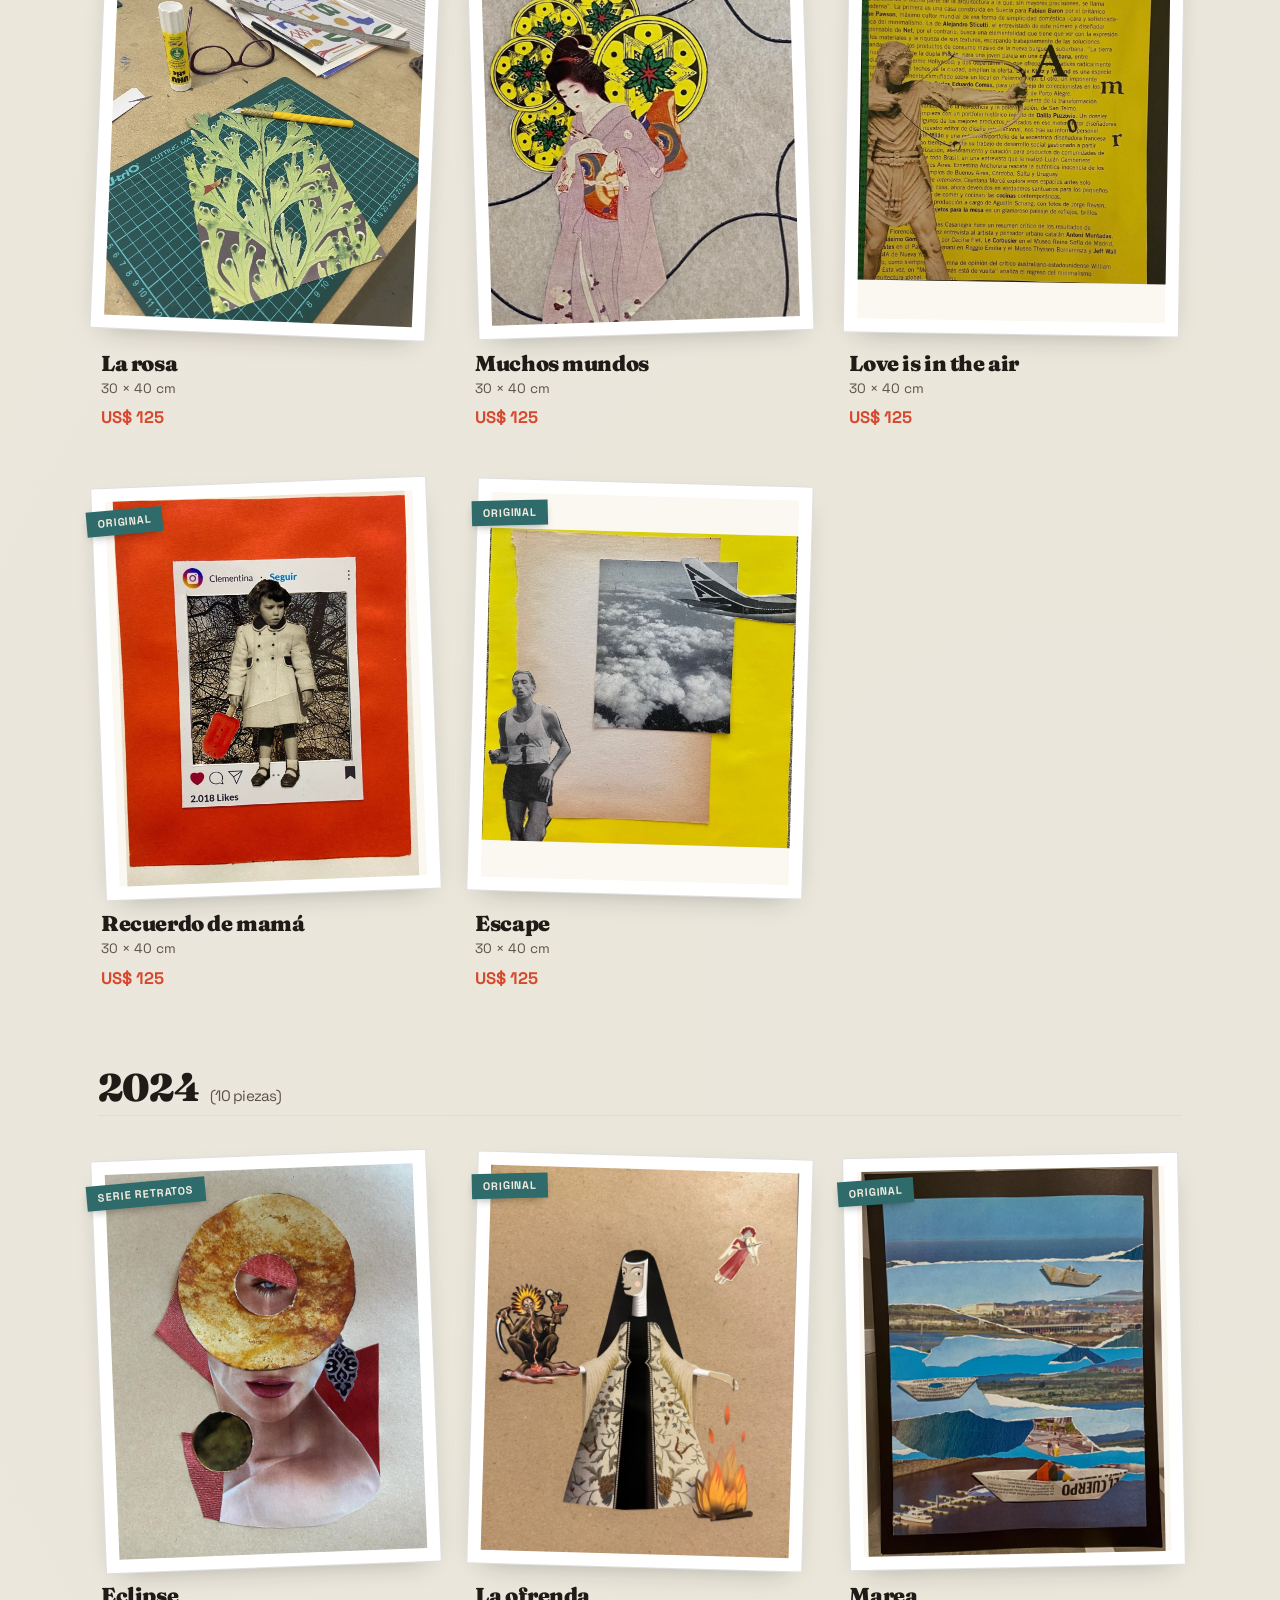
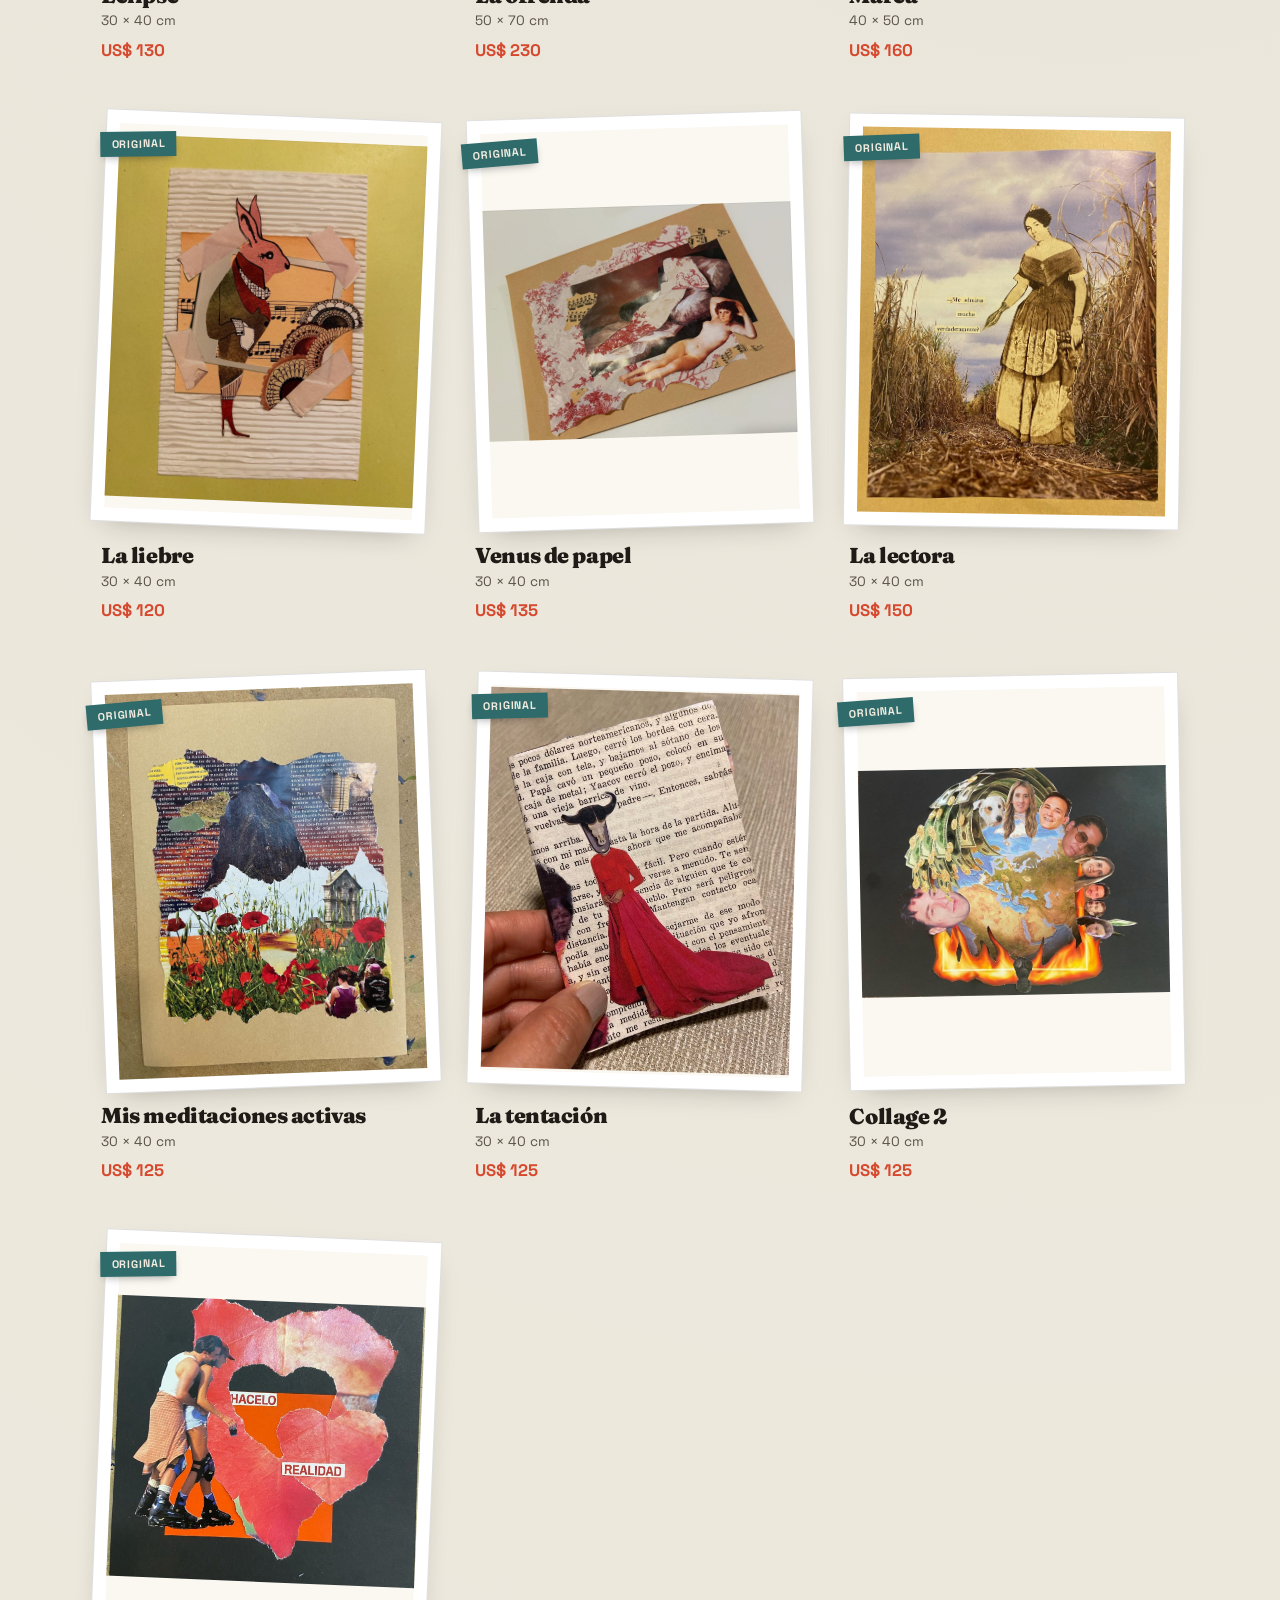
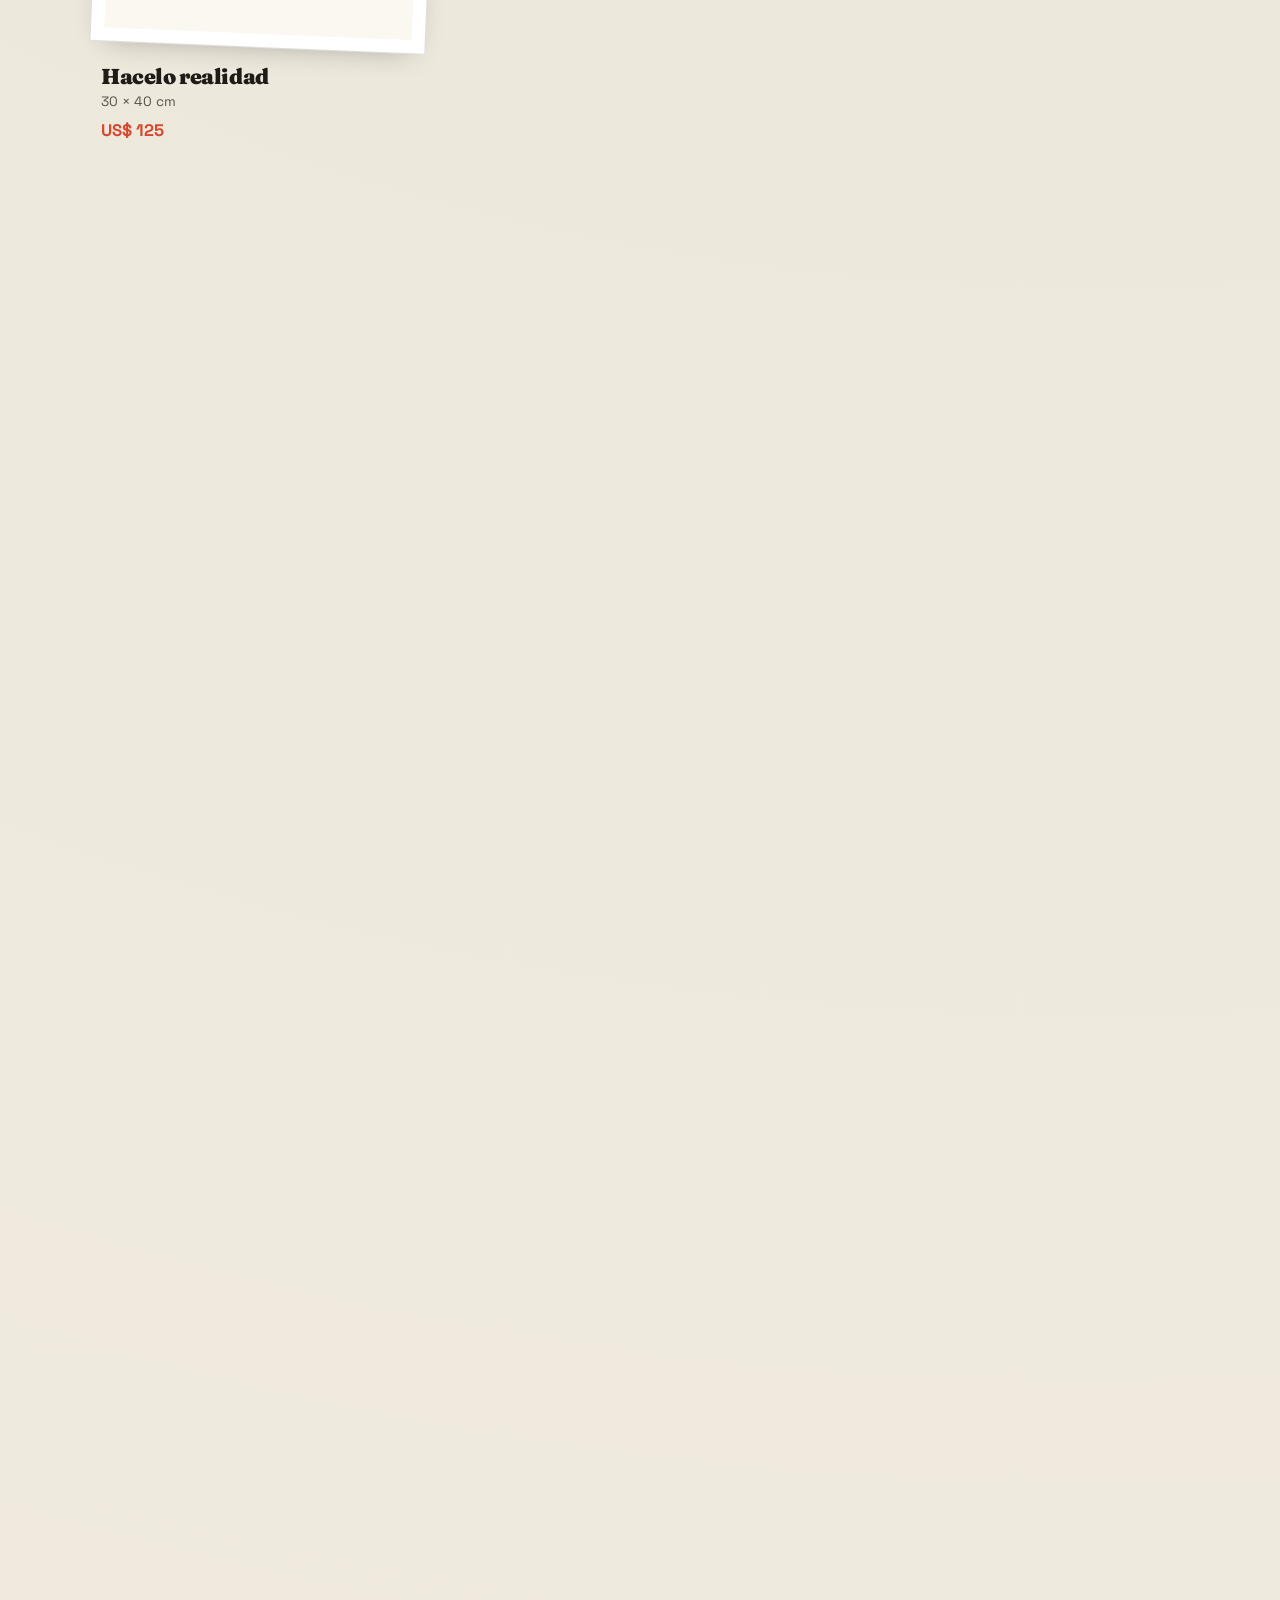
==== commit fb5c7726: "feat: sumar 53 obras nuevas y agrupar galeria por año Se agregaron piezas encontradas en el Instagra" ====
--- a/index.html
+++ b/index.html
@@ -117,9 +117,13 @@
         <p class="eyebrow reveal">La galería</p>
         <h2 id="galeria-title" class="reveal">Piezas que ya tienen alma</h2>
         <p class="section-lead reveal">Tocá cualquiera para verla en grande.</p>
+        <p class="section-lead reveal">
+          Parte de la colección está en exhibición colectiva ahora mismo: en
+          Spark (hasta el 24/9) y en Taplan Galería (hasta el 9/10).
+        </p>
       </div>
-      <div class="gallery-grid" id="galleryGrid">
-        <!-- Inyectado por gallery.js desde cuadros.js -->
+      <div class="gallery-years" id="galleryGrid">
+        <!-- Inyectado por gallery.js desde cuadros.js, agrupado por año -->
       </div>
     </section>
 
@@ -178,5 +182,6 @@
 
   <script src="assets/js/cuadros.js"></script>
   <script src="assets/js/gallery.js"></script>
+  <script defer src="/_vercel/insights/script.js"></script>
 </body>
 </html>
--- a/assets/css/styles.css
+++ b/assets/css/styles.css
@@ -327,6 +327,23 @@
 .section-head h2 { font-size: clamp(2rem, 1.2rem + 4vw, 3.6rem); }
 .section-lead { color: var(--ink-soft); margin: 0.8rem 0 0; }
 
+.year-block { margin-bottom: clamp(3rem, 6vw, 5rem); }
+.year-block:last-child { margin-bottom: 0; }
+.year-title {
+  font-size: clamp(1.5rem, 1rem + 2vw, 2.4rem);
+  display: flex;
+  align-items: baseline;
+  gap: 0.7rem;
+  margin-bottom: clamp(1.5rem, 3vw, 2.5rem);
+  padding-bottom: 0.5rem;
+  border-bottom: 1px solid var(--paper-deep);
+}
+.year-title .year-count {
+  font-family: var(--font-body);
+  font-size: 0.95rem;
+  font-weight: 400;
+  color: var(--ink-soft);
+}
 .gallery-grid {
   display: grid;
   grid-template-columns: repeat(auto-fill, minmax(260px, 1fr));
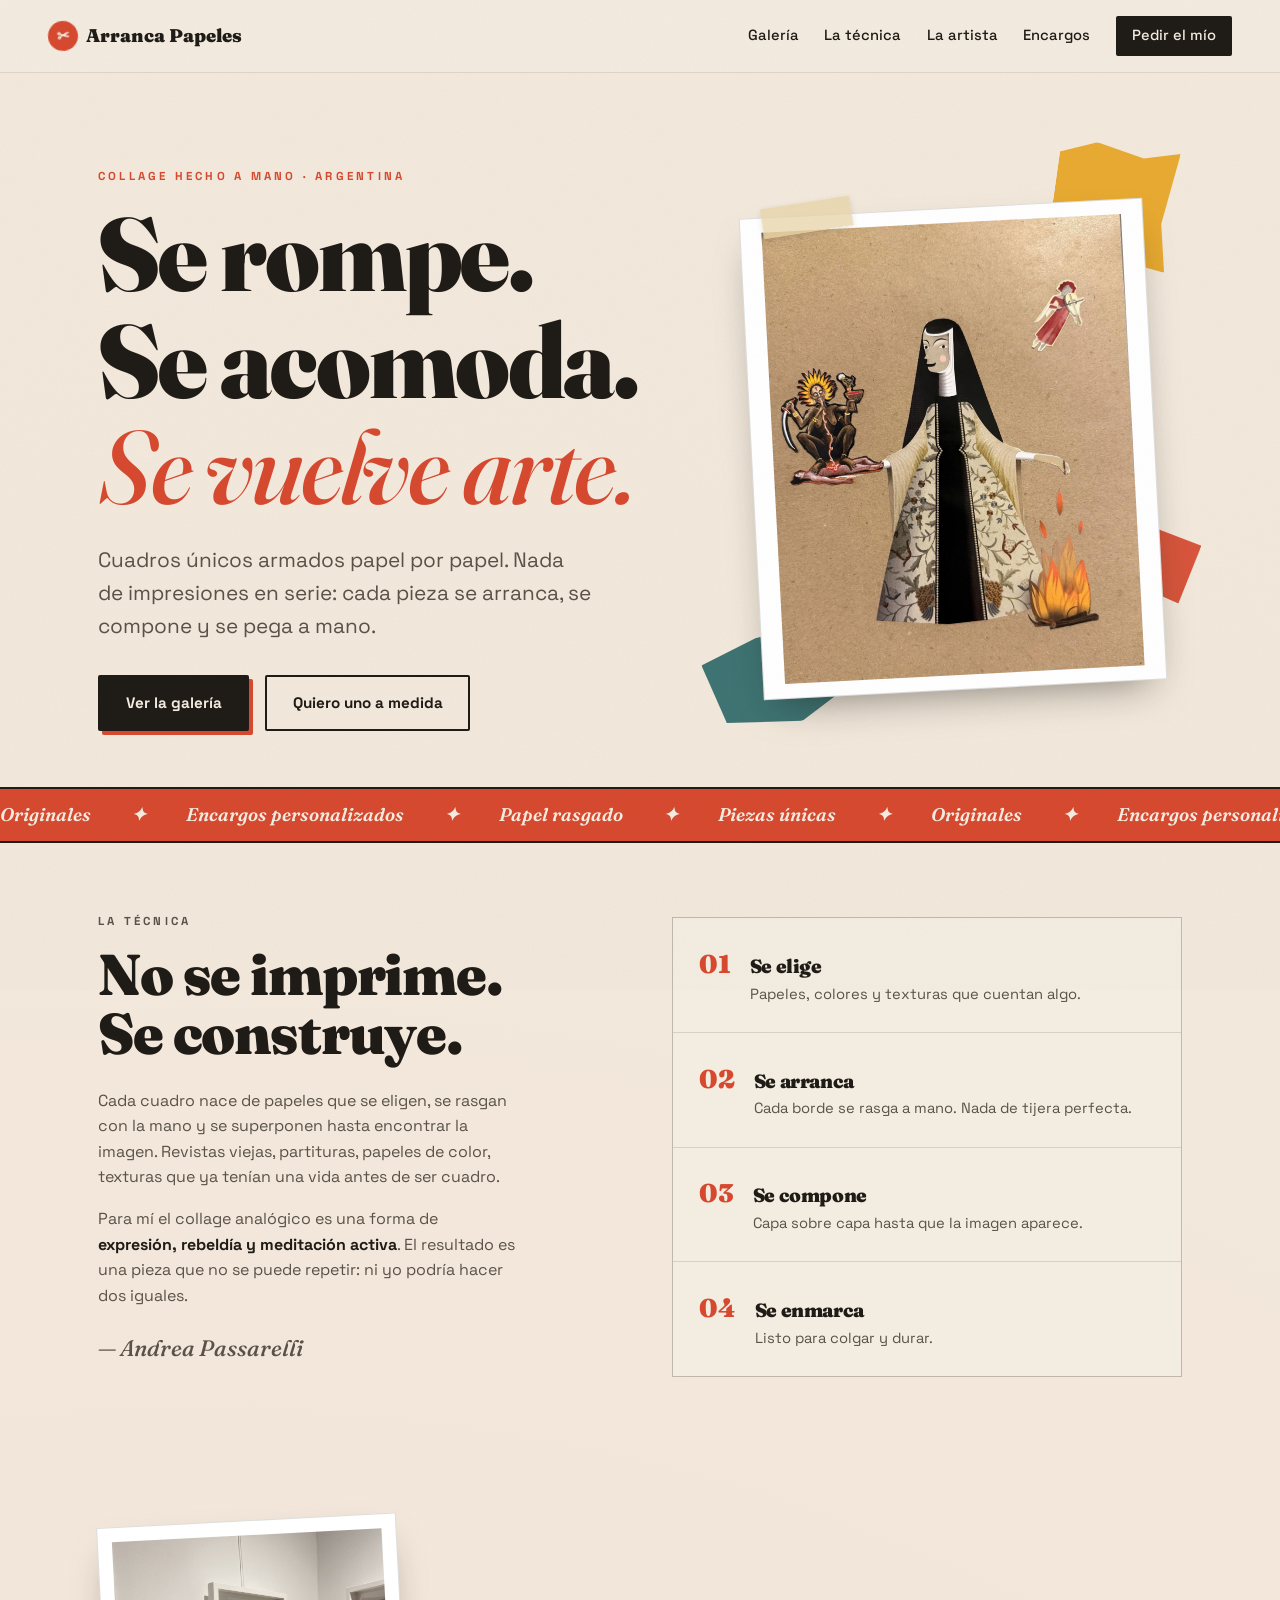
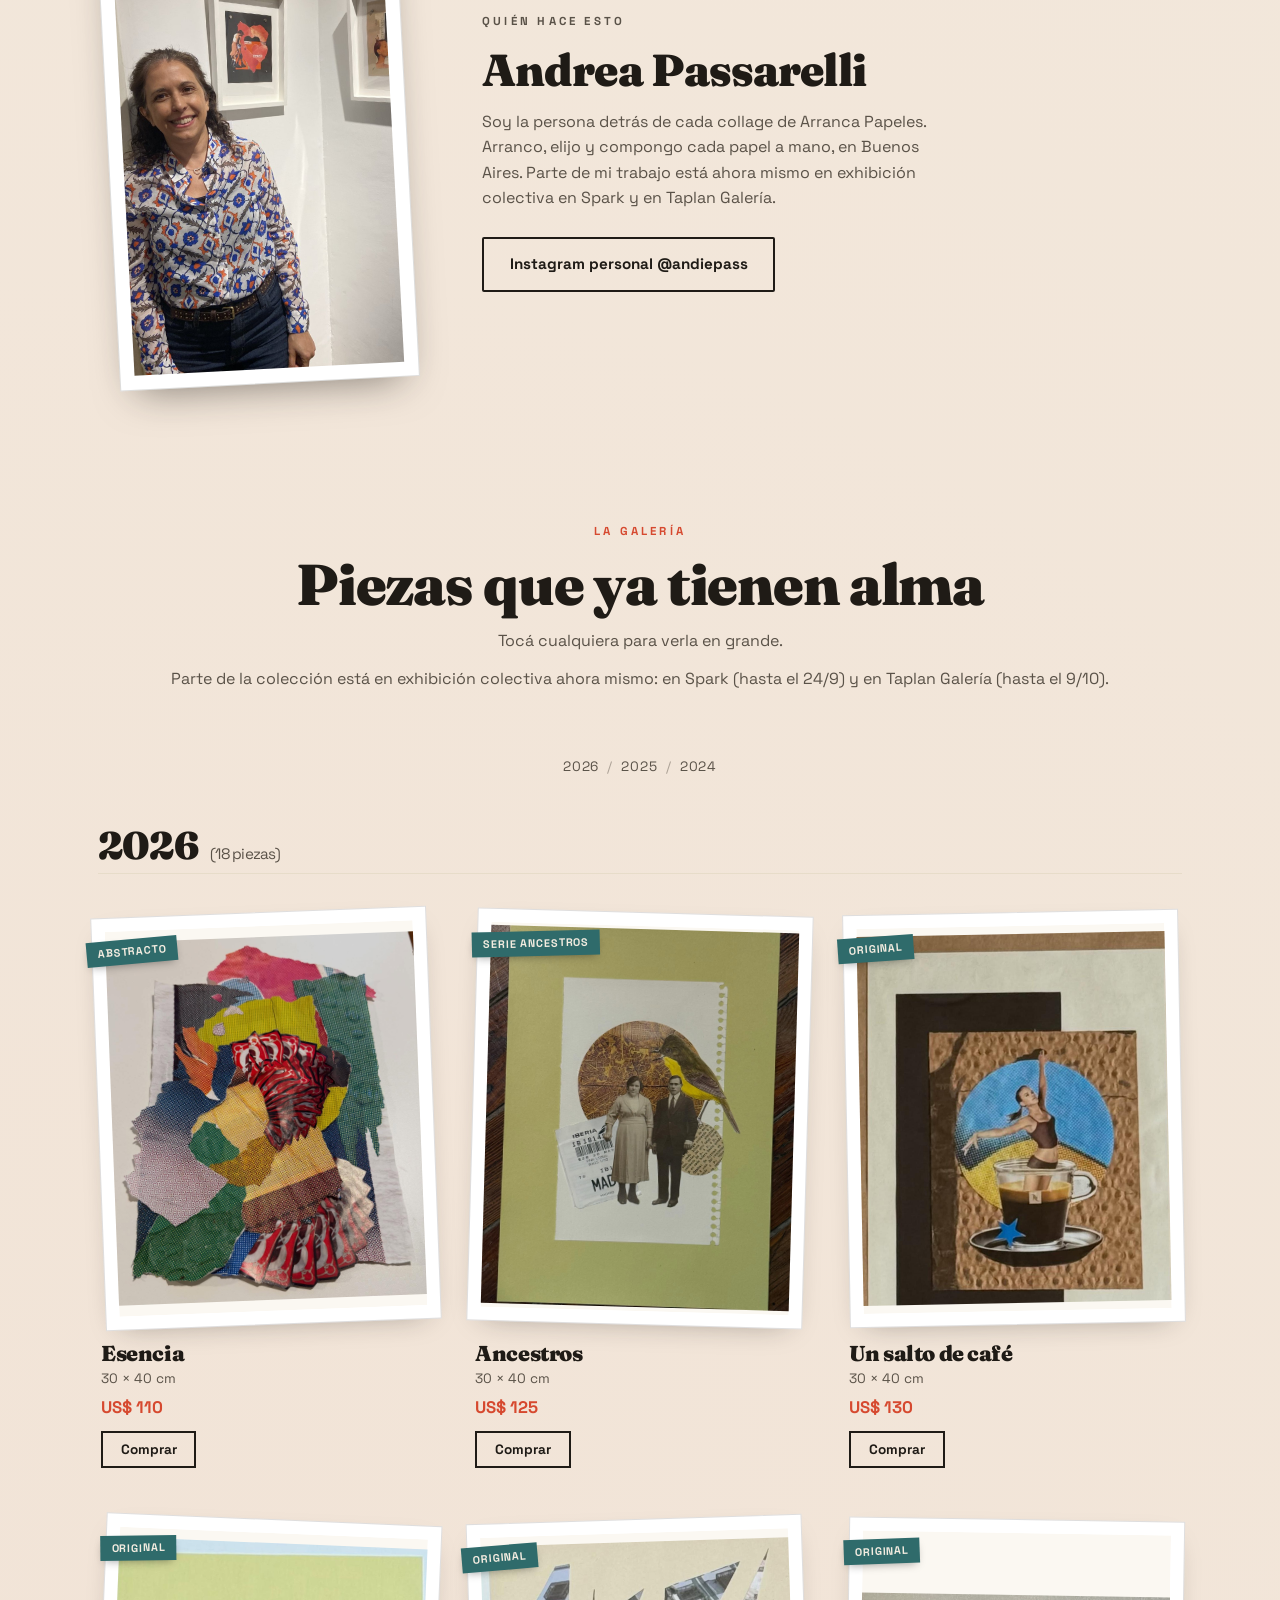
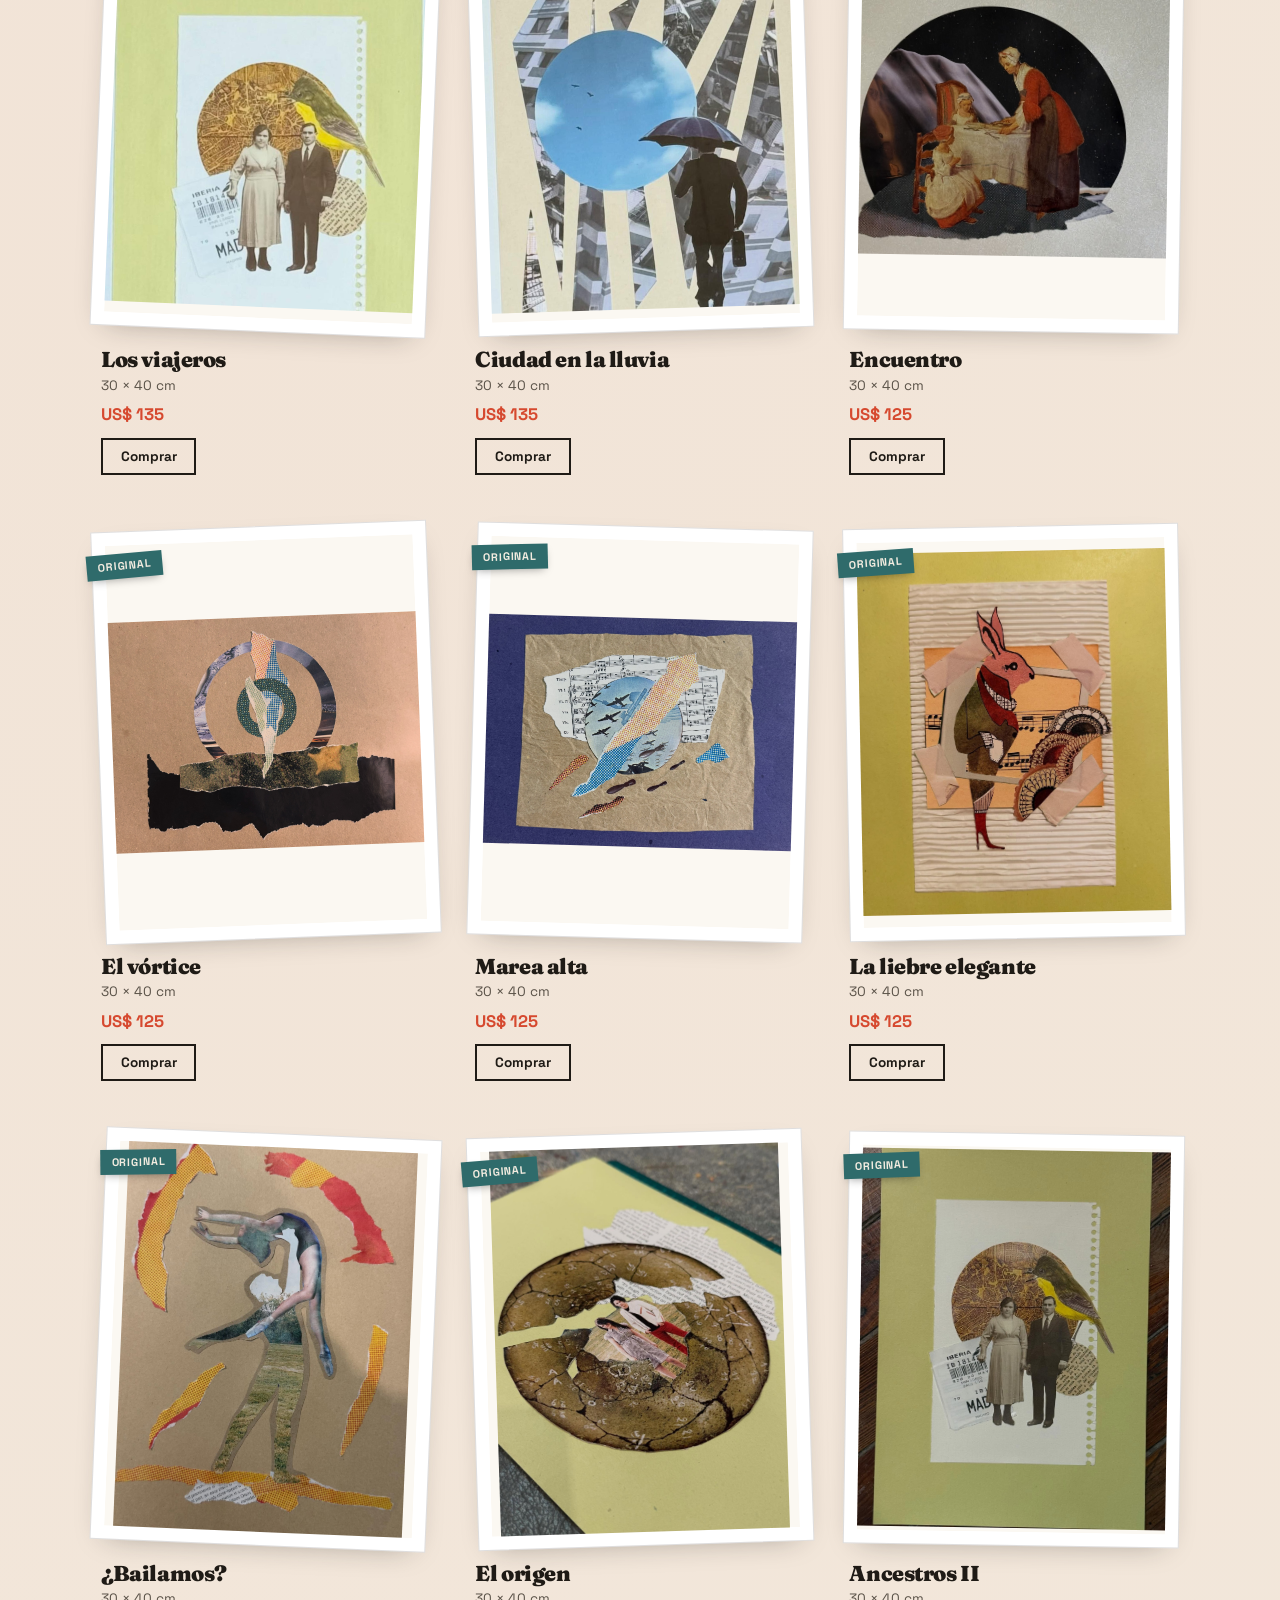
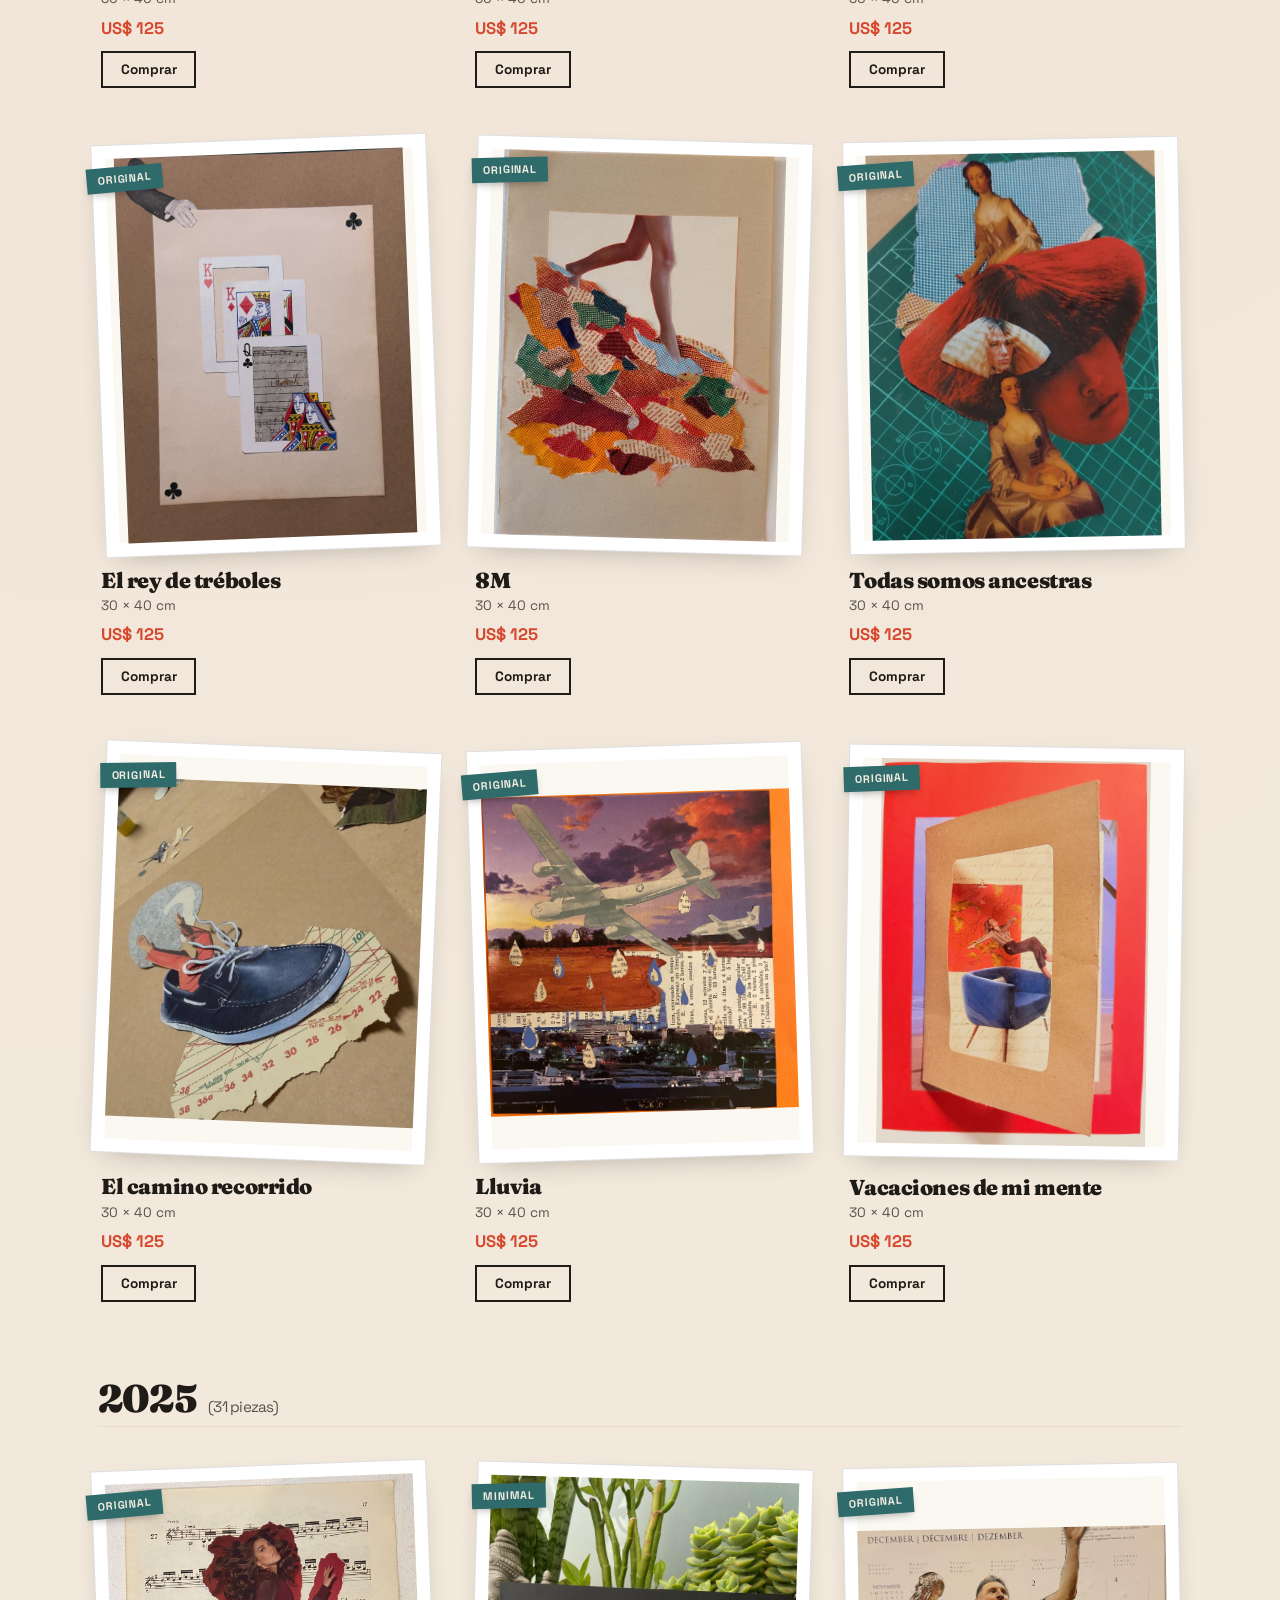
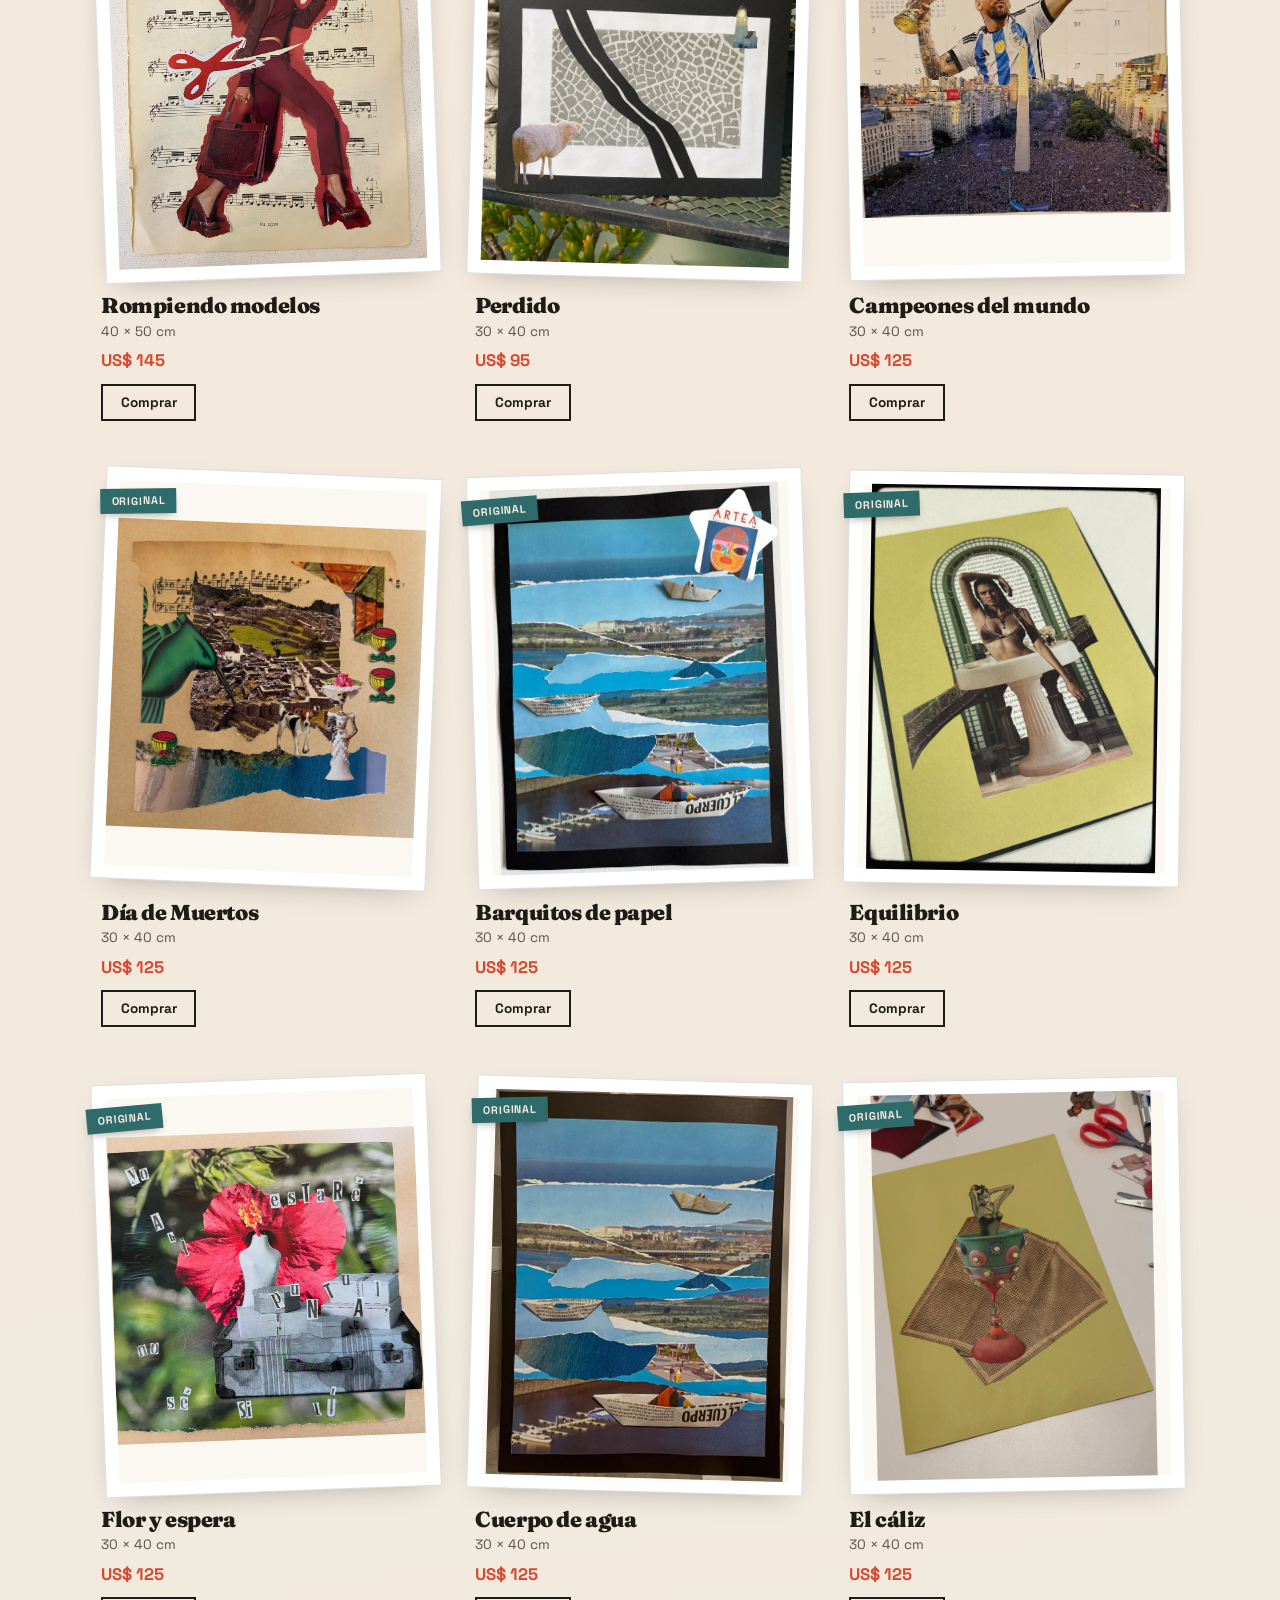
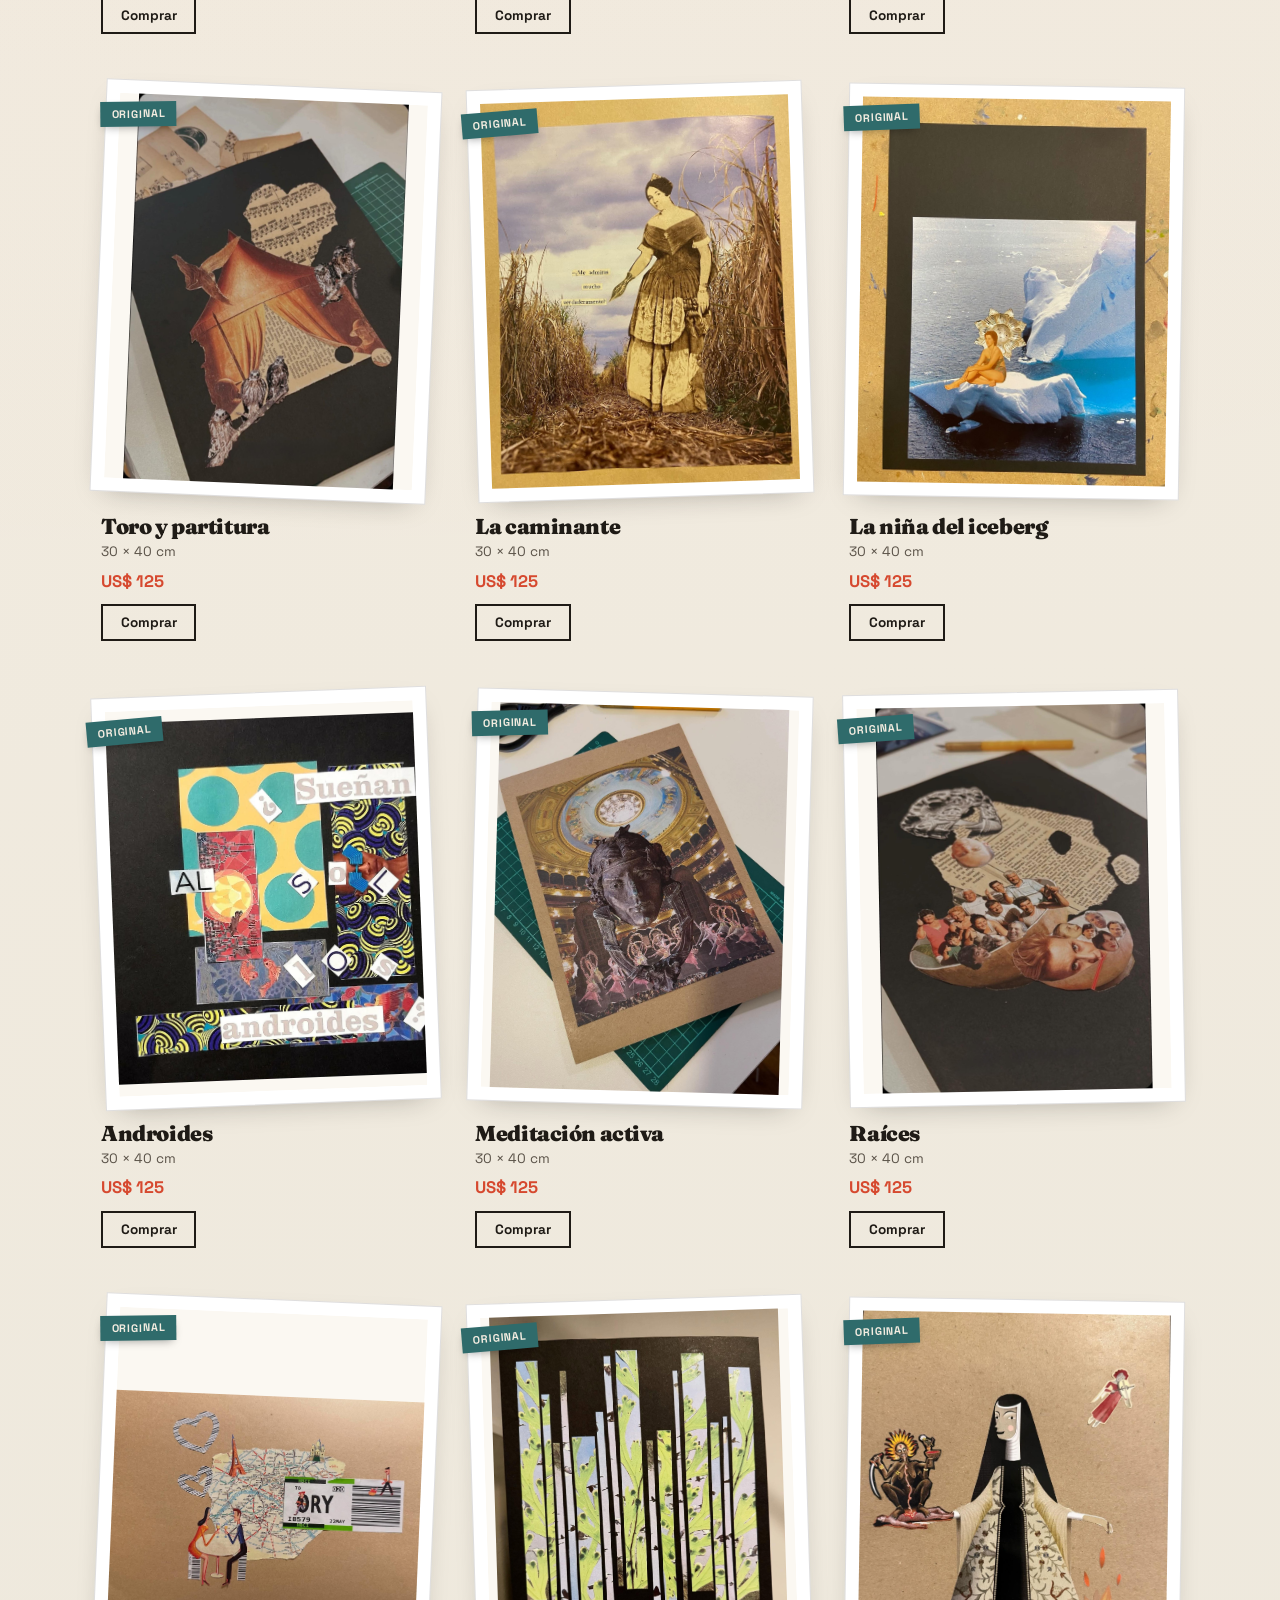
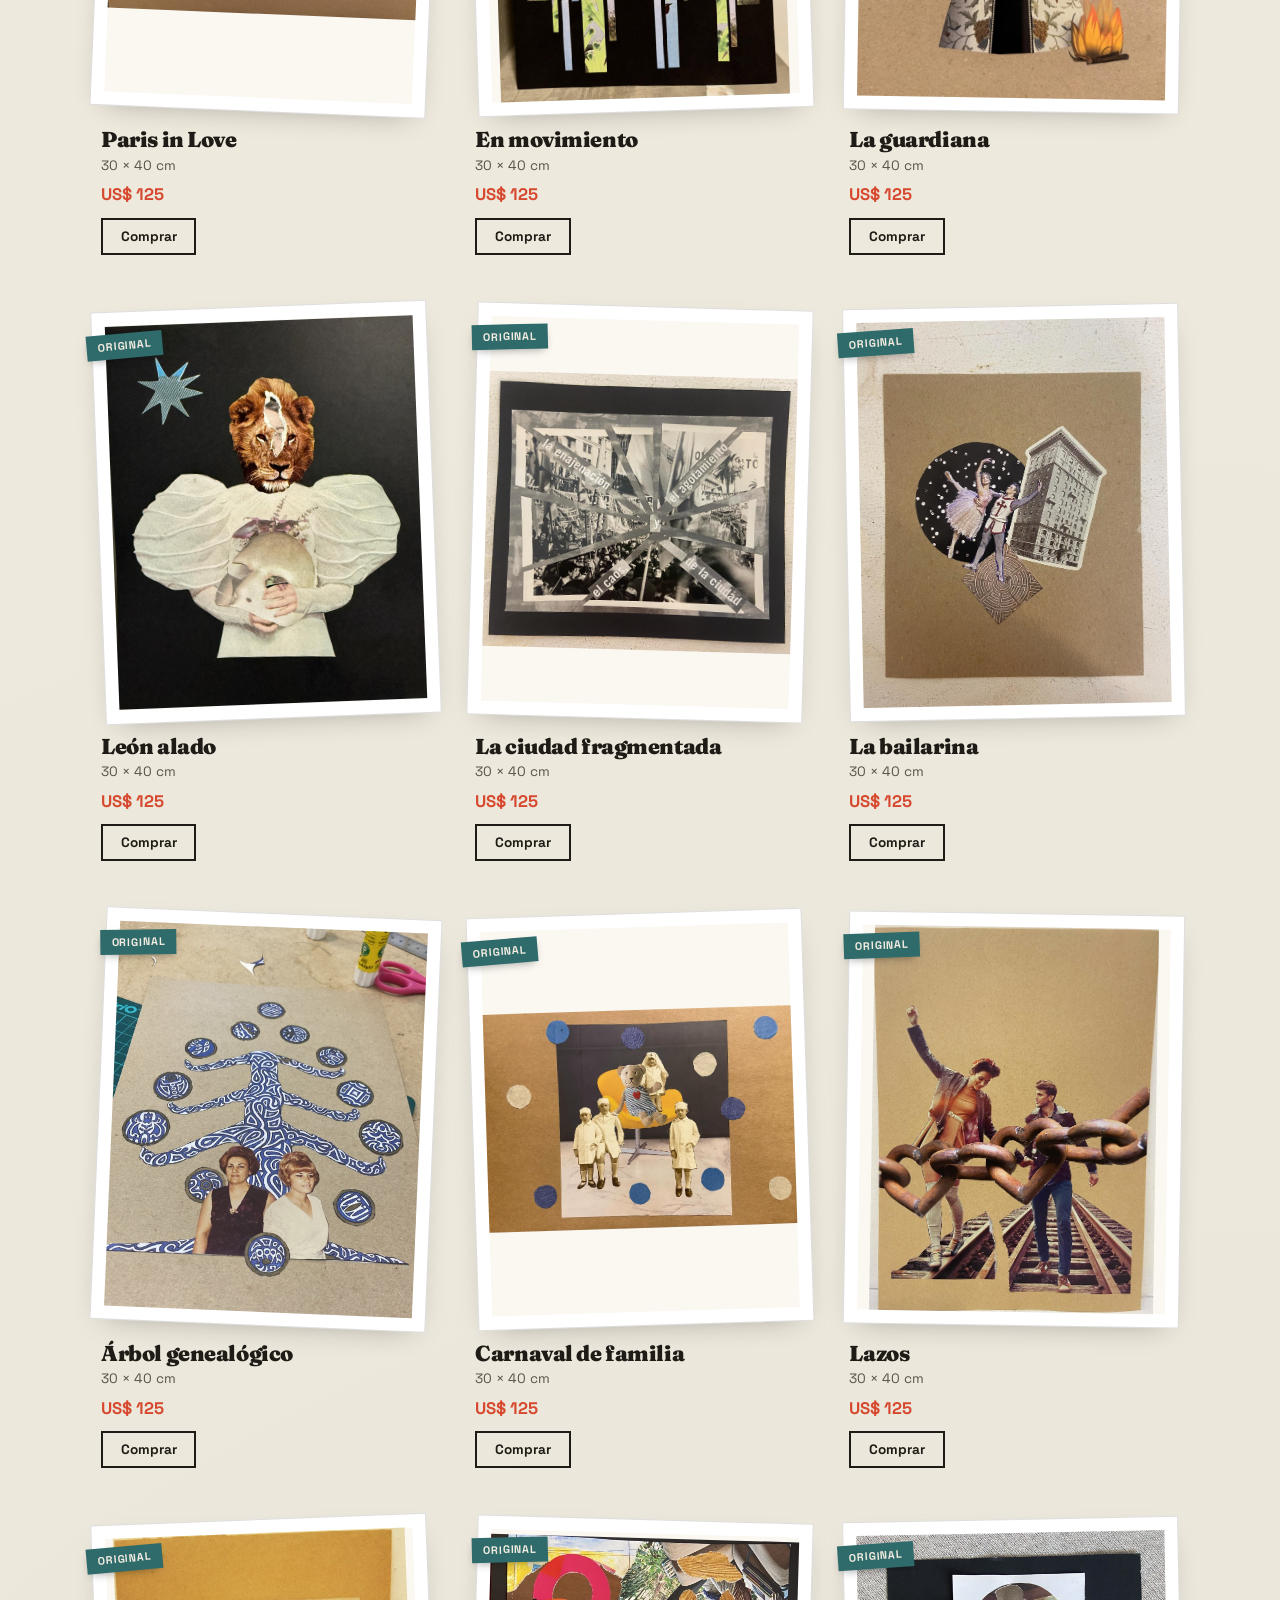
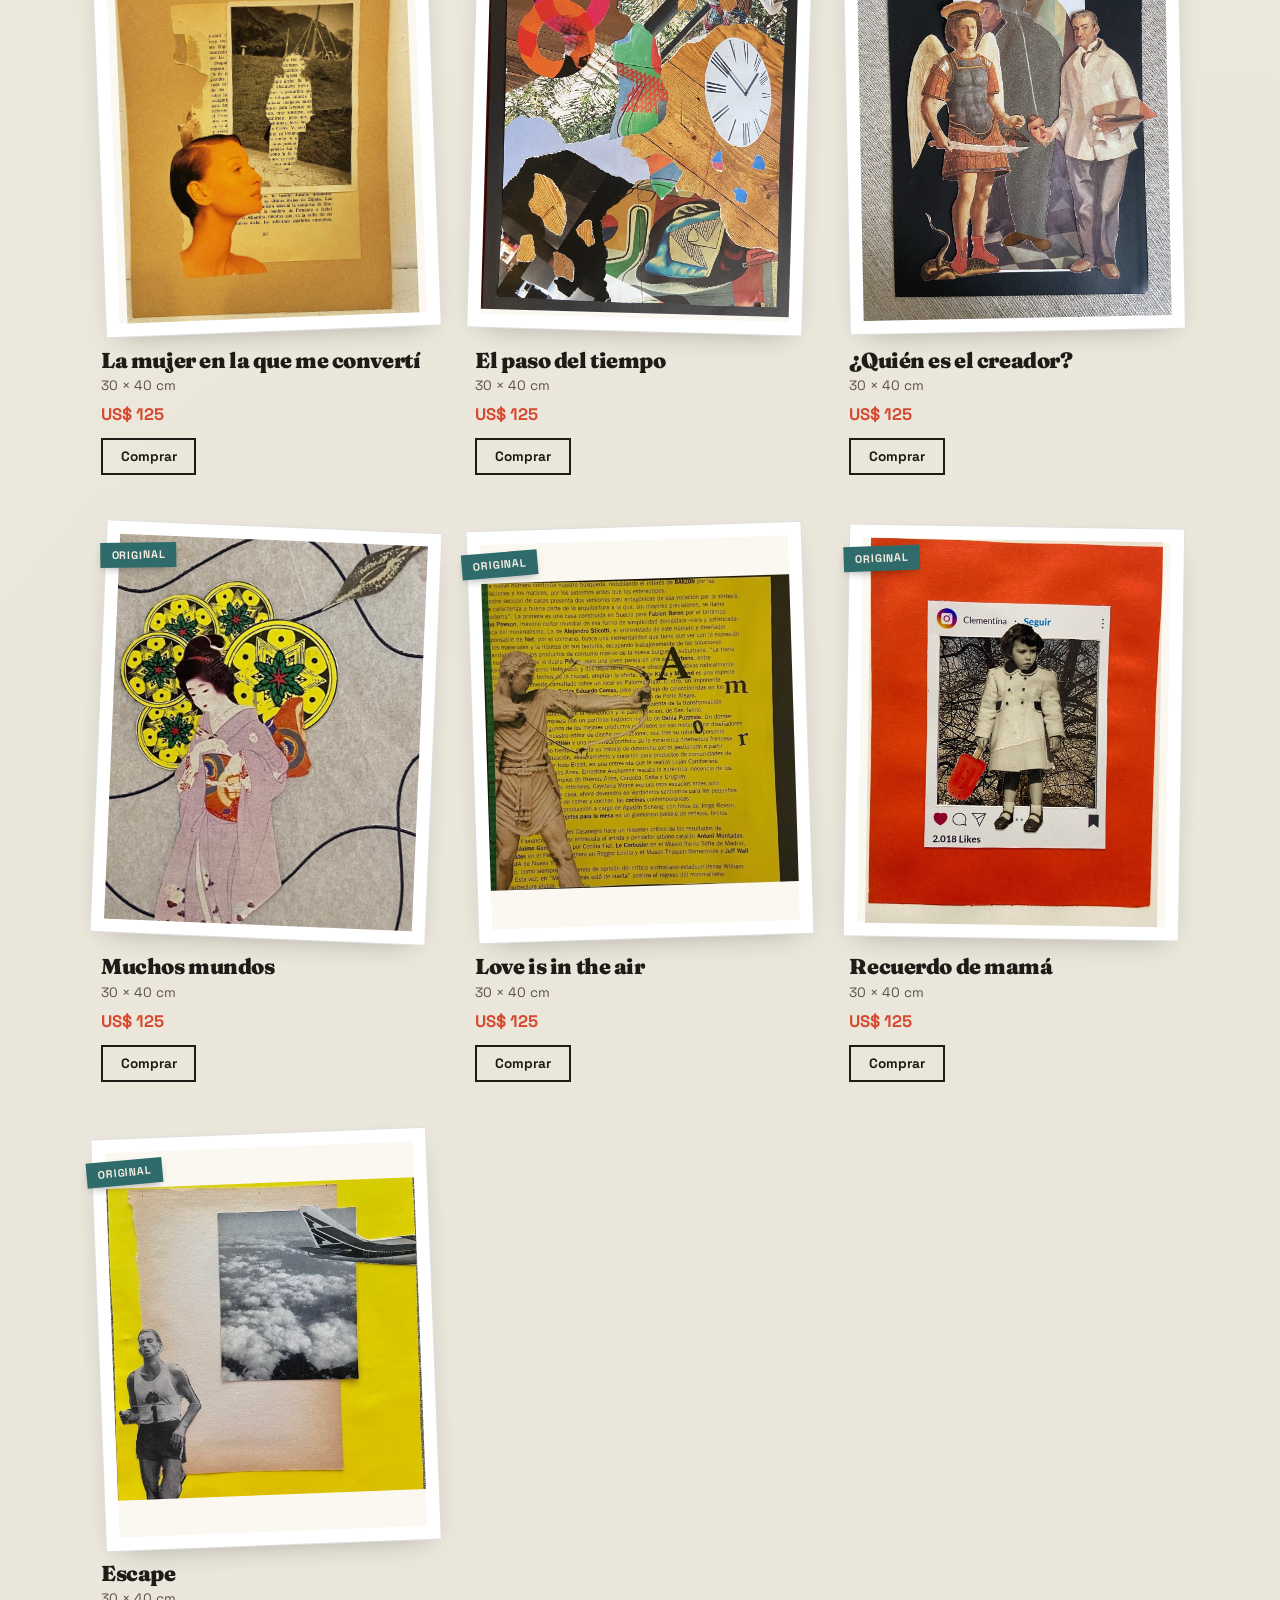
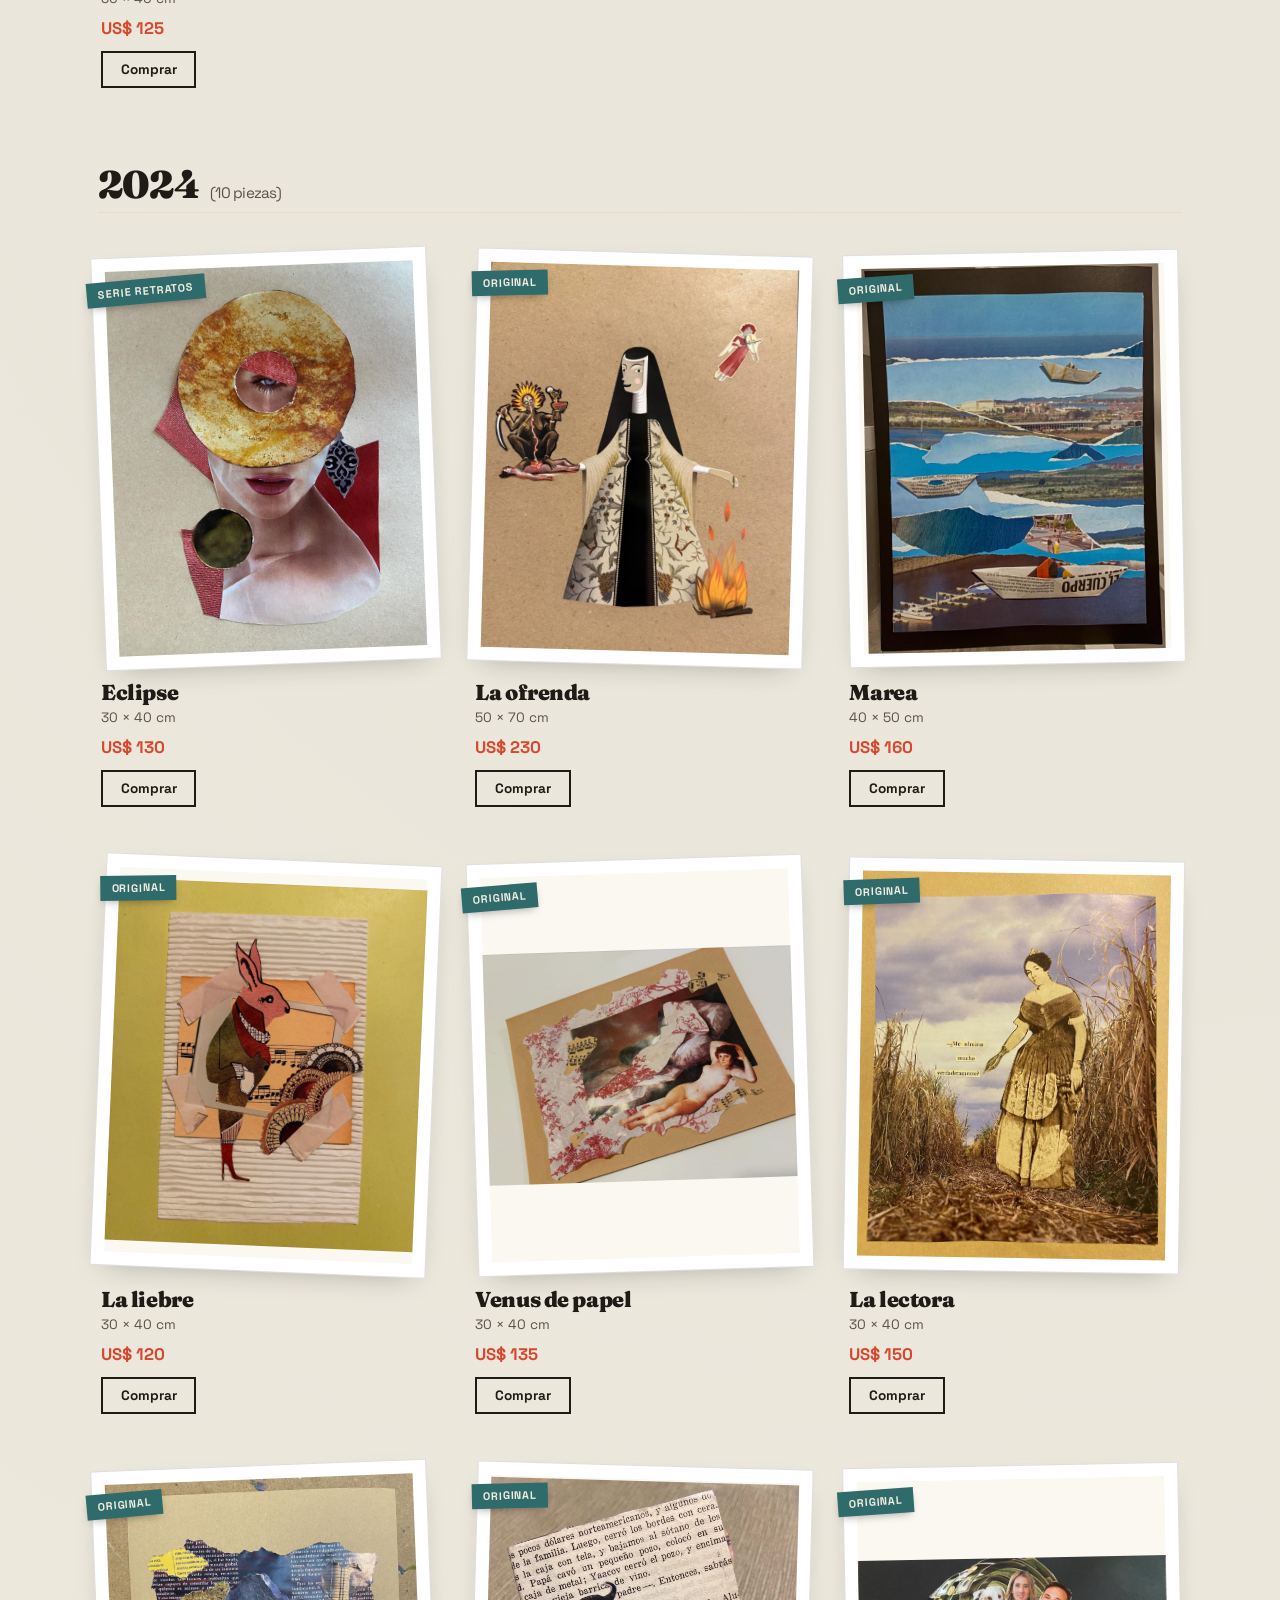
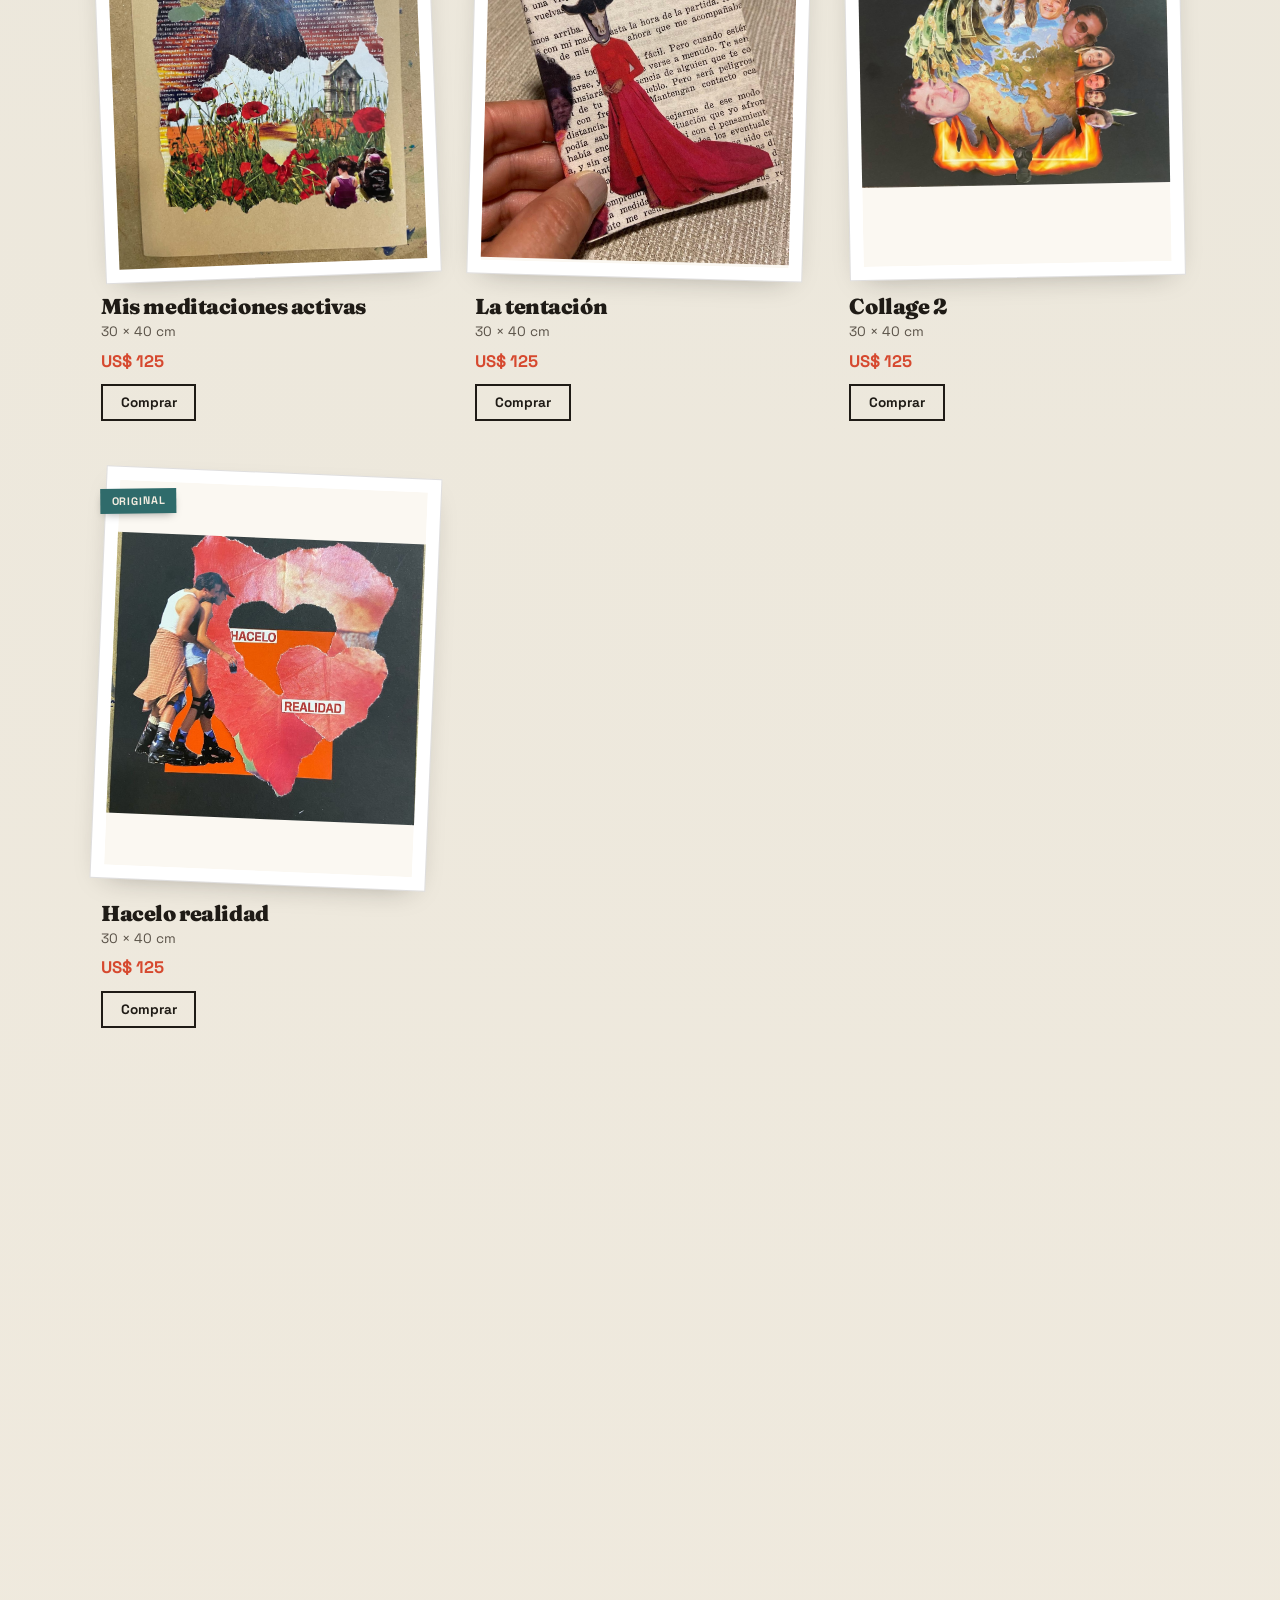
==== commit ad3ef180: "feat: agregar flujo de checkout con costos de envio por zona Suma api/order.js (notificacion por ema" ====
--- a/index.html
+++ b/index.html
@@ -40,6 +40,7 @@
     <nav aria-label="Navegación principal">
       <a href="#galeria">Galería</a>
       <a href="#tecnica">La técnica</a>
+      <a href="#artista">La artista</a>
       <a href="#encargos">Encargos</a>
       <a href="#contacto" class="nav-cta">Pedir el mío</a>
     </nav>
@@ -109,6 +110,29 @@
         <li class="reveal"><span class="step-num">03</span><h3>Se compone</h3><p>Capa sobre capa hasta que la imagen aparece.</p></li>
         <li class="reveal"><span class="step-num">04</span><h3>Se enmarca</h3><p>Listo para colgar y durar.</p></li>
       </ul>
+    </section>
+
+    <!-- ░░░ LA ARTISTA ░░░ -->
+    <section id="artista" class="artist" aria-labelledby="artista-title">
+      <div class="artist-photo">
+        <div class="frame tilt-a">
+          <img src="assets/img/andrea-passarelli.jpg" alt="Andrea Passarelli, la artista detrás de Arranca Papeles" />
+        </div>
+      </div>
+      <div class="artist-text">
+        <p class="eyebrow reveal">Quién hace esto</p>
+        <h2 id="artista-title" class="reveal">Andrea Passarelli</h2>
+        <p class="reveal">
+          <!-- BORRADOR: reemplazar por la bio que escriba Andrea -->
+          Soy la persona detrás de cada collage de Arranca Papeles. Arranco,
+          elijo y compongo cada papel a mano, en Buenos Aires. Parte de mi
+          trabajo está ahora mismo en exhibición colectiva en Spark y en
+          Taplan Galería.
+        </p>
+        <a class="btn btn-ghost reveal" href="https://www.instagram.com/andiepass/" target="_blank" rel="noopener">
+          Instagram personal @andiepass
+        </a>
+      </div>
     </section>
 
     <!-- ░░░ GALERÍA ░░░ -->
@@ -180,8 +204,50 @@
     </figure>
   </div>
 
+  <!-- Checkout -->
+  <div class="checkout-modal" id="checkoutModal" role="dialog" aria-modal="true" aria-label="Comprar obra" hidden>
+    <div class="checkout-panel">
+      <button class="lightbox-close" id="checkoutClose" aria-label="Cerrar">✕</button>
+      <div class="checkout-obra">
+        <img id="checkoutImg" src="" alt="" />
+        <div>
+          <h3 id="checkoutTitle"></h3>
+          <p id="checkoutPrice" class="cuadro-price"></p>
+        </div>
+      </div>
+      <form id="checkoutForm" class="checkout-form">
+        <label>
+          Envío
+          <select id="checkoutZone"></select>
+        </label>
+        <p class="checkout-zone-note" id="checkoutZoneNote"></p>
+        <label>
+          Nombre y apellido
+          <input type="text" id="checkoutName" required />
+        </label>
+        <label>
+          Email
+          <input type="email" id="checkoutEmail" required />
+        </label>
+        <label>
+          WhatsApp (opcional)
+          <input type="tel" id="checkoutPhone" />
+        </label>
+        <label>
+          Notas (opcional)
+          <textarea id="checkoutNotes" rows="2"></textarea>
+        </label>
+        <p class="checkout-total">Total: <strong id="checkoutTotal"></strong></p>
+        <button type="submit" class="btn btn-primary" id="checkoutSubmit">Confirmar pedido</button>
+      </form>
+      <p class="checkout-status" id="checkoutStatus" hidden></p>
+    </div>
+  </div>
+
   <script src="assets/js/cuadros.js"></script>
+  <script src="assets/js/shipping.js"></script>
   <script src="assets/js/gallery.js"></script>
+  <script src="assets/js/checkout.js"></script>
   <script defer src="/_vercel/insights/script.js"></script>
 </body>
 </html>
--- a/assets/css/styles.css
+++ b/assets/css/styles.css
@@ -276,7 +276,7 @@
   gap: clamp(2rem, 5vw, 5rem);
   max-width: var(--maxw);
   margin: 0 auto;
-  padding: var(--space-section) clamp(1.2rem, 4vw, 3rem);
+  padding: calc(var(--space-section) / 2) clamp(1.2rem, 4vw, 3rem);
   align-items: center;
 }
 .technique-text h2 {
@@ -316,18 +316,57 @@
 .technique-steps p { grid-column: 2; margin: 0; font-size: 0.92rem; color: var(--ink-soft); }
 
 /* ============================================================
+   LA ARTISTA
+   ============================================================ */
+.artist {
+  display: grid;
+  grid-template-columns: minmax(220px, 320px) 1fr;
+  gap: clamp(2rem, 5vw, 5rem);
+  max-width: var(--maxw);
+  margin: 0 auto;
+  padding: calc(var(--space-section) / 2) clamp(1.2rem, 4vw, 3rem);
+  align-items: center;
+}
+.artist-photo .frame { max-width: 300px; margin: 0 auto; }
+.artist-photo .frame img { aspect-ratio: 800 / 1288; object-fit: cover; }
+.artist-text p { color: var(--ink-soft); max-width: 46ch; }
+.artist-text h2 { font-size: clamp(1.8rem, 1.2rem + 3vw, 2.8rem); margin: 0.4rem 0 1rem; }
+.artist-text .btn { margin-top: 0.6rem; }
+
+/* ============================================================
    GALERÍA
    ============================================================ */
 .gallery {
   max-width: var(--maxw);
   margin: 0 auto;
-  padding: var(--space-section) clamp(1.2rem, 4vw, 3rem);
+  padding: calc(var(--space-section) / 2) clamp(1.2rem, 4vw, 3rem);
 }
 .section-head { text-align: center; margin-bottom: clamp(2.5rem, 5vw, 4rem); }
 .section-head h2 { font-size: clamp(2rem, 1.2rem + 4vw, 3.6rem); }
 .section-lead { color: var(--ink-soft); margin: 0.8rem 0 0; }
 
-.year-block { margin-bottom: clamp(3rem, 6vw, 5rem); }
+.year-jump {
+  text-align: center;
+  font-family: var(--font-body);
+  font-size: 0.85rem;
+  letter-spacing: 0.06em;
+  color: var(--ink-soft);
+  margin-bottom: clamp(2rem, 4vw, 3rem);
+}
+.year-jump a {
+  color: inherit;
+  text-decoration: none;
+  padding-bottom: 2px;
+  border-bottom: 1px solid transparent;
+  transition: color 0.2s, border-color 0.2s;
+}
+.year-jump a:hover,
+.year-jump a:focus-visible {
+  color: var(--ink);
+  border-color: currentColor;
+}
+.year-jump-sep { margin: 0 0.6em; opacity: 0.45; }
+.year-block { margin-bottom: clamp(3rem, 6vw, 5rem); scroll-margin-top: 90px; }
 .year-block:last-child { margin-bottom: 0; }
 .year-title {
   font-size: clamp(1.5rem, 1rem + 2vw, 2.4rem);
@@ -414,7 +453,7 @@
    ENCARGOS
    ============================================================ */
 .commission {
-  padding: var(--space-section) clamp(1.2rem, 4vw, 3rem);
+  padding: calc(var(--space-section) / 2) clamp(1.2rem, 4vw, 3rem);
 }
 .commission-card {
   max-width: 720px;
@@ -460,7 +499,7 @@
   max-width: 720px;
   margin: 0 auto;
   text-align: center;
-  padding: var(--space-section) clamp(1.2rem, 4vw, 3rem);
+  padding: calc(var(--space-section) / 2) clamp(1.2rem, 4vw, 3rem);
 }
 .contact h2 { font-size: clamp(2rem, 1.2rem + 4vw, 3.4rem); margin-bottom: 1rem; }
 .contact-lead { color: var(--ink-soft); margin: 0 auto 2rem; max-width: 44ch; }
@@ -522,6 +561,107 @@
 .lightbox-close:hover { background: var(--paper); color: var(--ink); }
 
 /* ============================================================
+   BOTÓN COMPRAR
+   ============================================================ */
+.btn-buy {
+  display: inline-block;
+  margin-top: 0.6rem;
+  padding: 0.5rem 1.1rem;
+  font-family: var(--font-body);
+  font-weight: 700;
+  font-size: 0.85rem;
+  border: 2px solid var(--ink);
+  background: transparent;
+  color: var(--ink);
+  cursor: pointer;
+  transition: background 0.2s, color 0.2s, transform 0.2s;
+}
+.btn-buy:hover {
+  background: var(--accent);
+  border-color: var(--accent);
+  color: #fff;
+  transform: translate(-1px, -1px);
+}
+
+/* ============================================================
+   CHECKOUT
+   ============================================================ */
+.checkout-modal {
+  position: fixed;
+  inset: 0;
+  z-index: 1000;
+  background: rgba(31, 27, 22, 0.92);
+  display: grid;
+  place-items: center;
+  padding: 1.5rem;
+}
+.checkout-modal[hidden] { display: none; }
+.checkout-panel {
+  position: relative;
+  width: min(460px, 92vw);
+  max-height: 88vh;
+  overflow-y: auto;
+  background: var(--paper);
+  padding: 1.6rem;
+  box-shadow: var(--shadow-frame);
+}
+.checkout-obra {
+  display: flex;
+  gap: 0.9rem;
+  align-items: center;
+  margin-bottom: 1.2rem;
+  padding-bottom: 1.2rem;
+  border-bottom: 1px solid var(--paper-deep);
+}
+.checkout-obra img {
+  width: 72px;
+  height: 72px;
+  object-fit: cover;
+  box-shadow: var(--shadow-soft);
+}
+.checkout-obra h3 { margin: 0 0 0.2rem; font-size: 1.1rem; }
+.checkout-form { display: flex; flex-direction: column; gap: 0.9rem; }
+.checkout-form label {
+  display: flex;
+  flex-direction: column;
+  gap: 0.3rem;
+  font-size: 0.85rem;
+  font-weight: 700;
+  color: var(--ink-soft);
+}
+.checkout-form input,
+.checkout-form select,
+.checkout-form textarea {
+  font-family: var(--font-body);
+  font-size: 0.95rem;
+  padding: 0.6rem 0.7rem;
+  border: 2px solid var(--paper-deep);
+  background: #fff;
+  color: var(--ink);
+}
+.checkout-form input:focus,
+.checkout-form select:focus,
+.checkout-form textarea:focus {
+  outline: none;
+  border-color: var(--accent);
+}
+.checkout-zone-note {
+  margin: -0.5rem 0 0;
+  font-size: 0.8rem;
+  color: var(--ink-soft);
+}
+.checkout-total {
+  margin: 0;
+  font-size: 1rem;
+}
+.checkout-form button[type="submit"] { width: 100%; text-align: center; }
+.checkout-status {
+  margin-top: 1rem;
+  font-size: 0.9rem;
+  color: var(--ink);
+}
+
+/* ============================================================
    REVEAL
    ============================================================ */
 .reveal {
@@ -538,6 +678,8 @@
   .hero { grid-template-columns: 1fr; }
   .hero-visual { max-width: 420px; margin: 1rem auto 0; width: 100%; }
   .technique { grid-template-columns: 1fr; }
+  .artist { grid-template-columns: 1fr; text-align: center; }
+  .artist-text p { margin-left: auto; margin-right: auto; }
   .site-header nav a:not(.nav-cta):not([href="#contacto"]) { display: none; }
 }
 @media (max-width: 520px) {
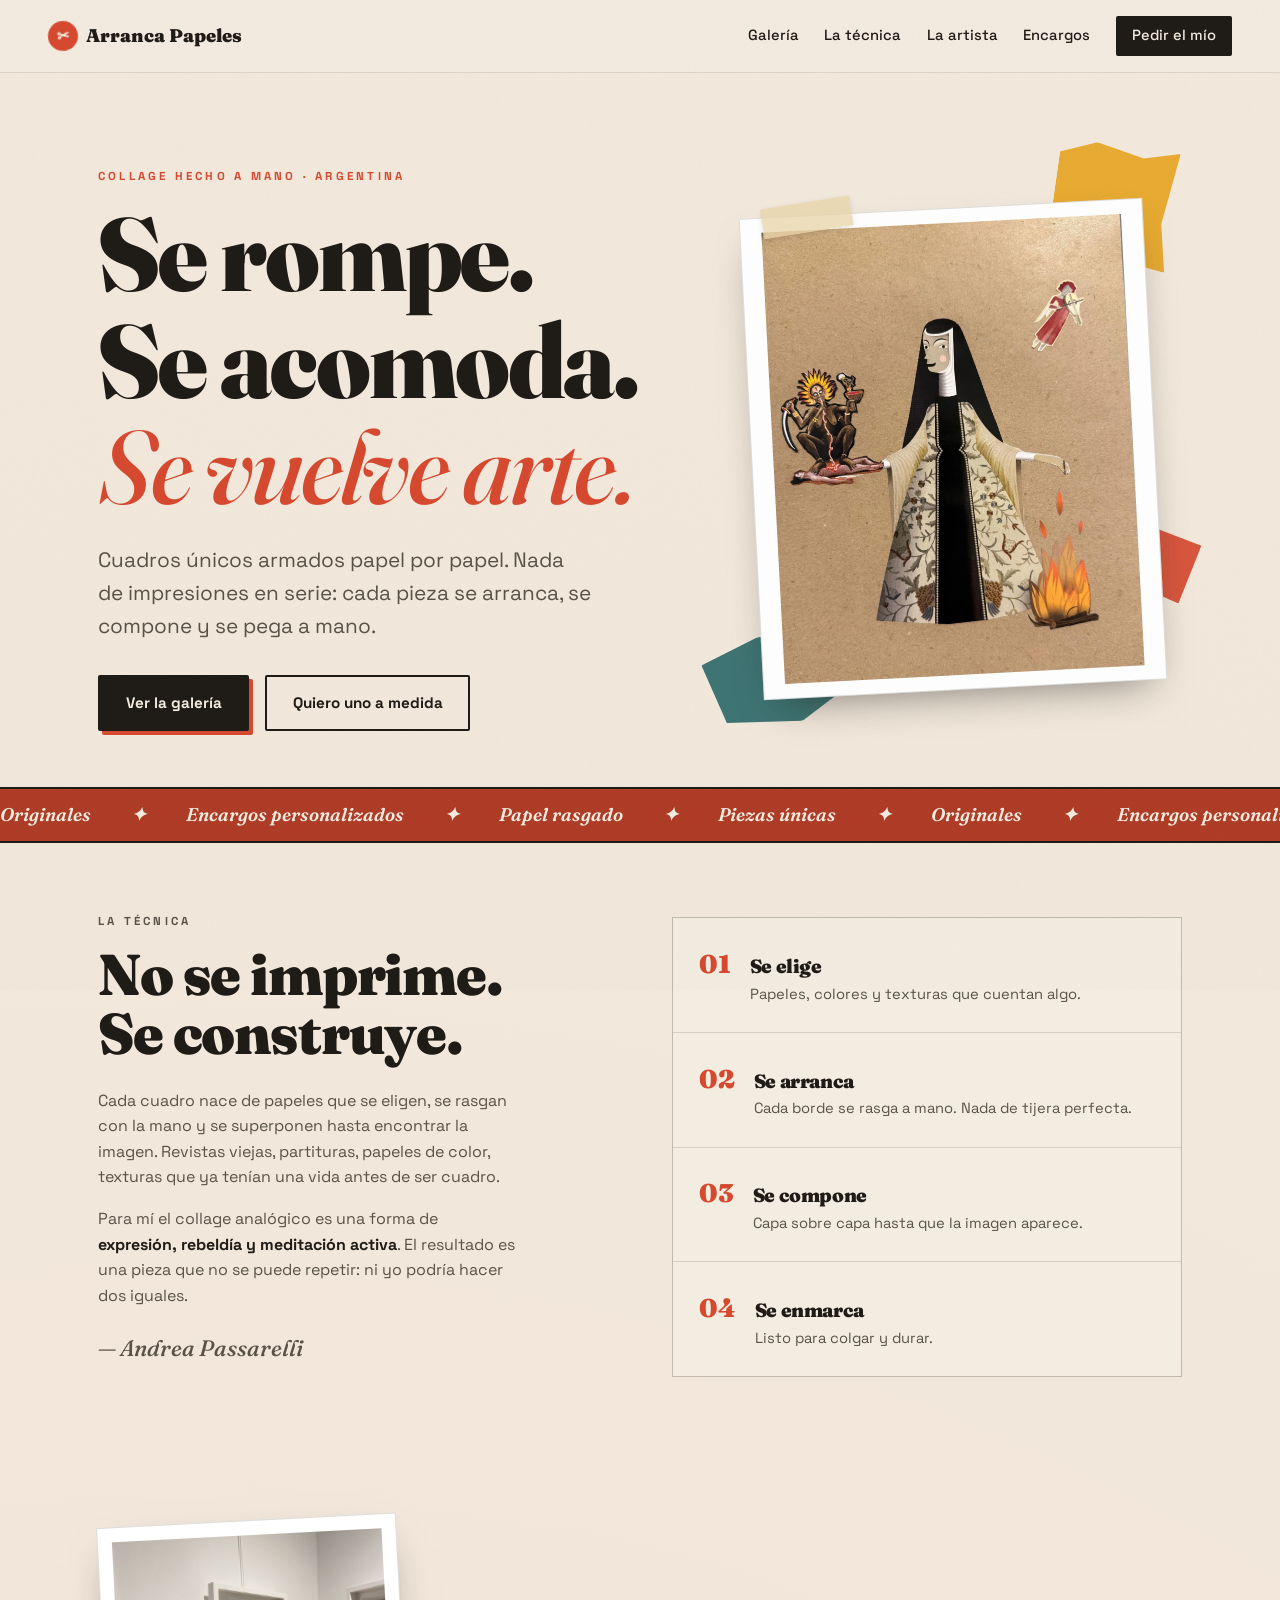
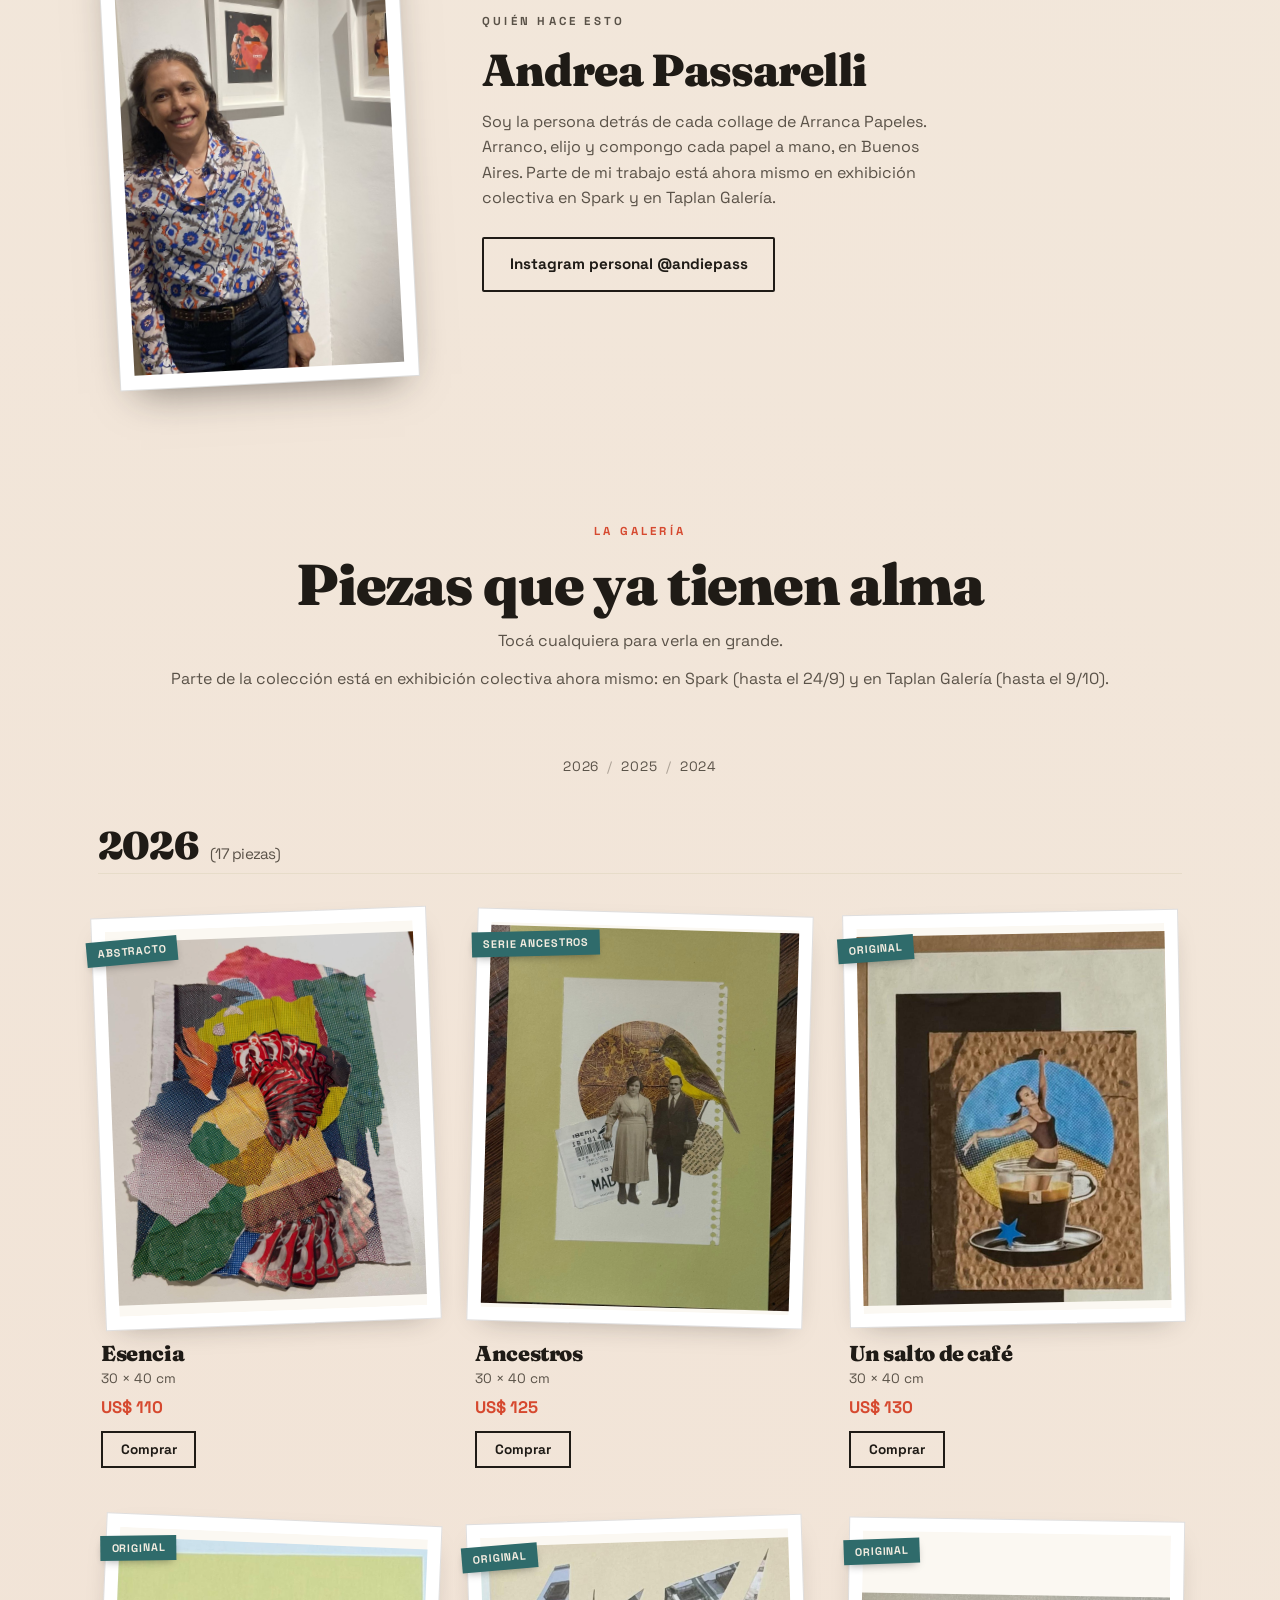
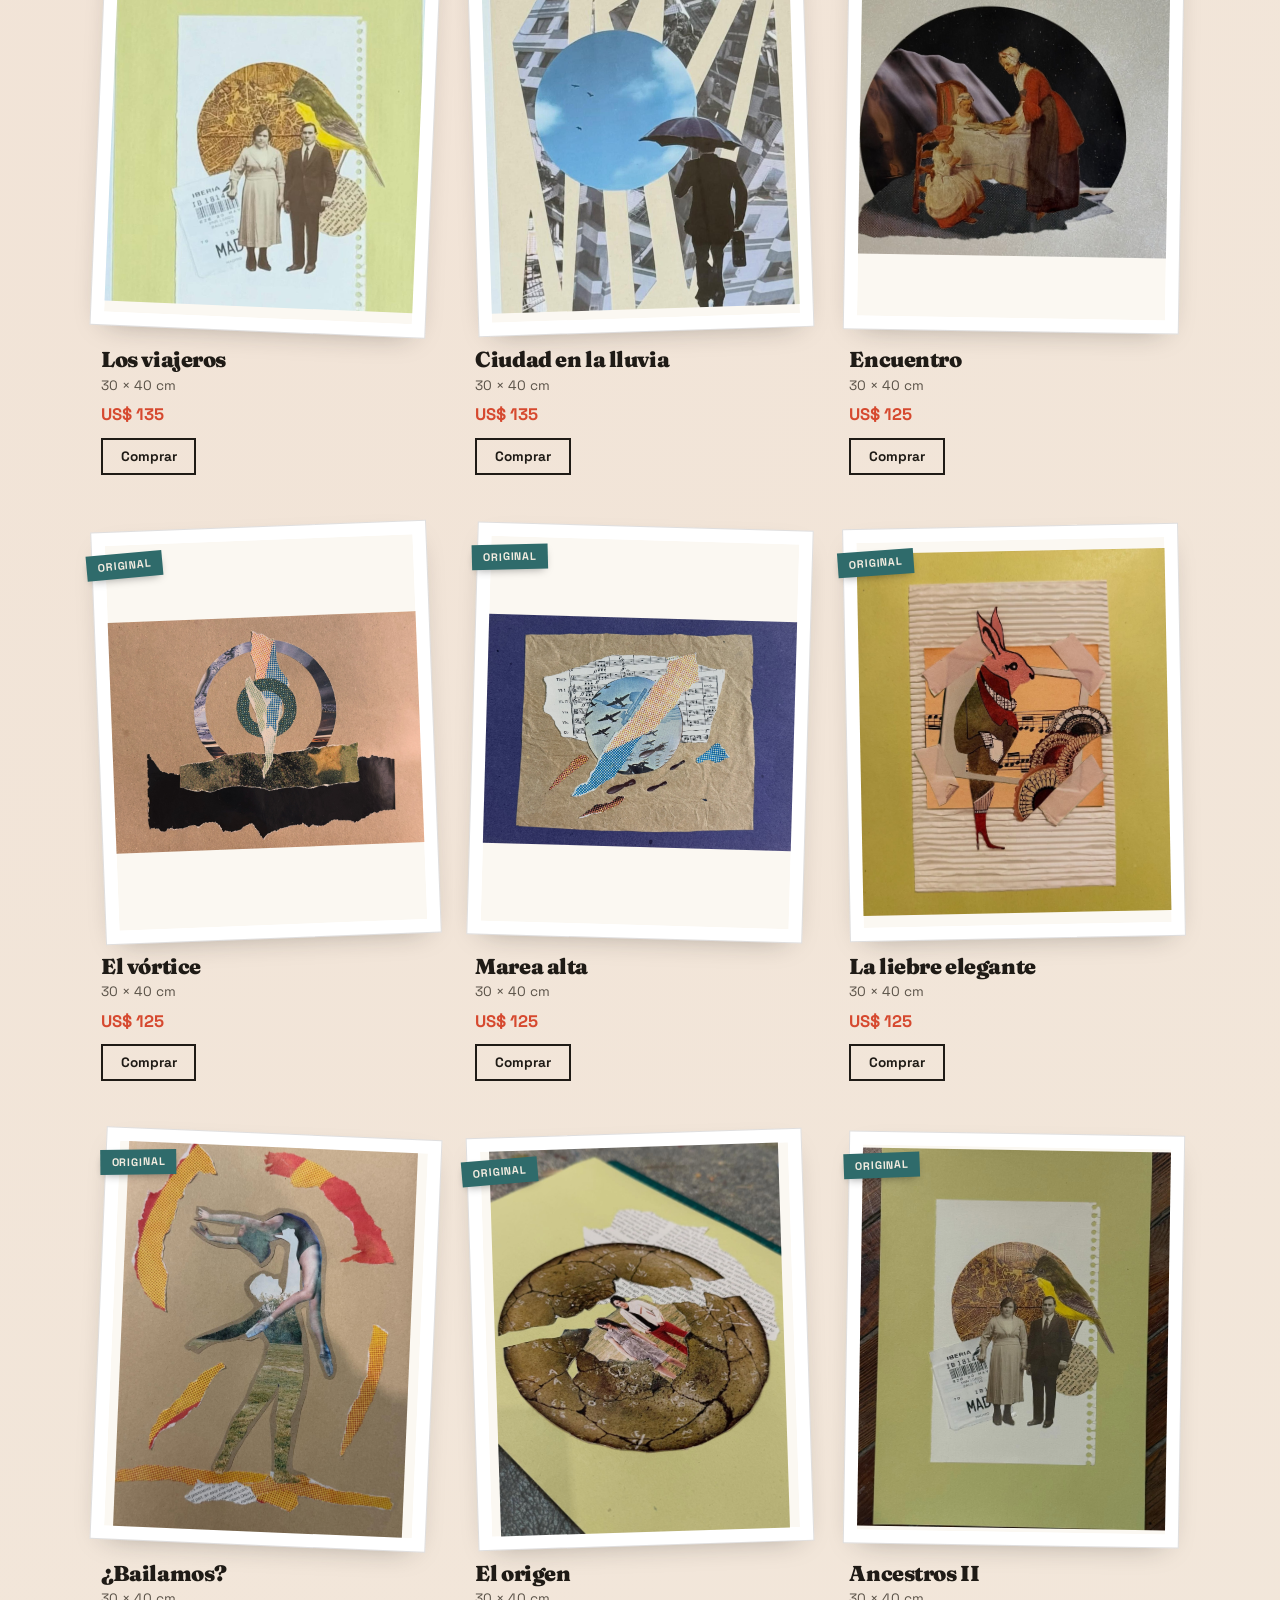
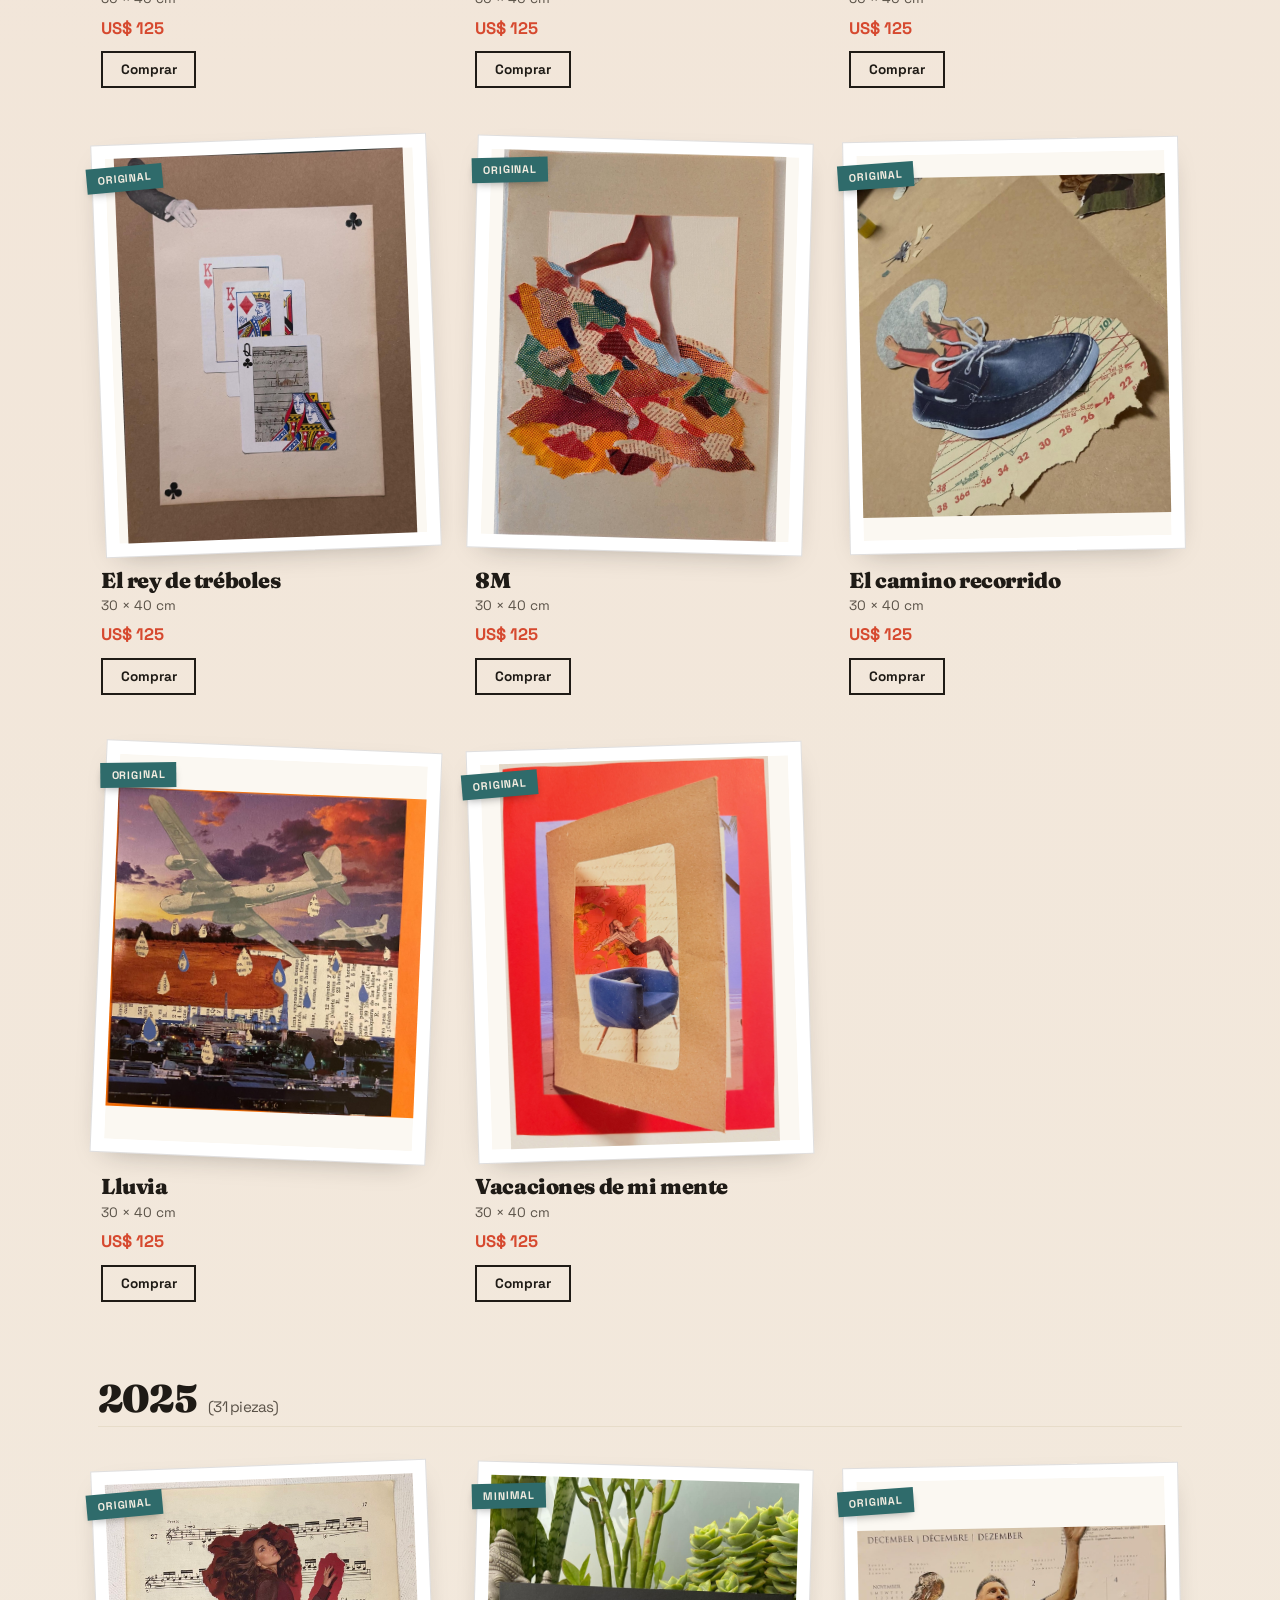
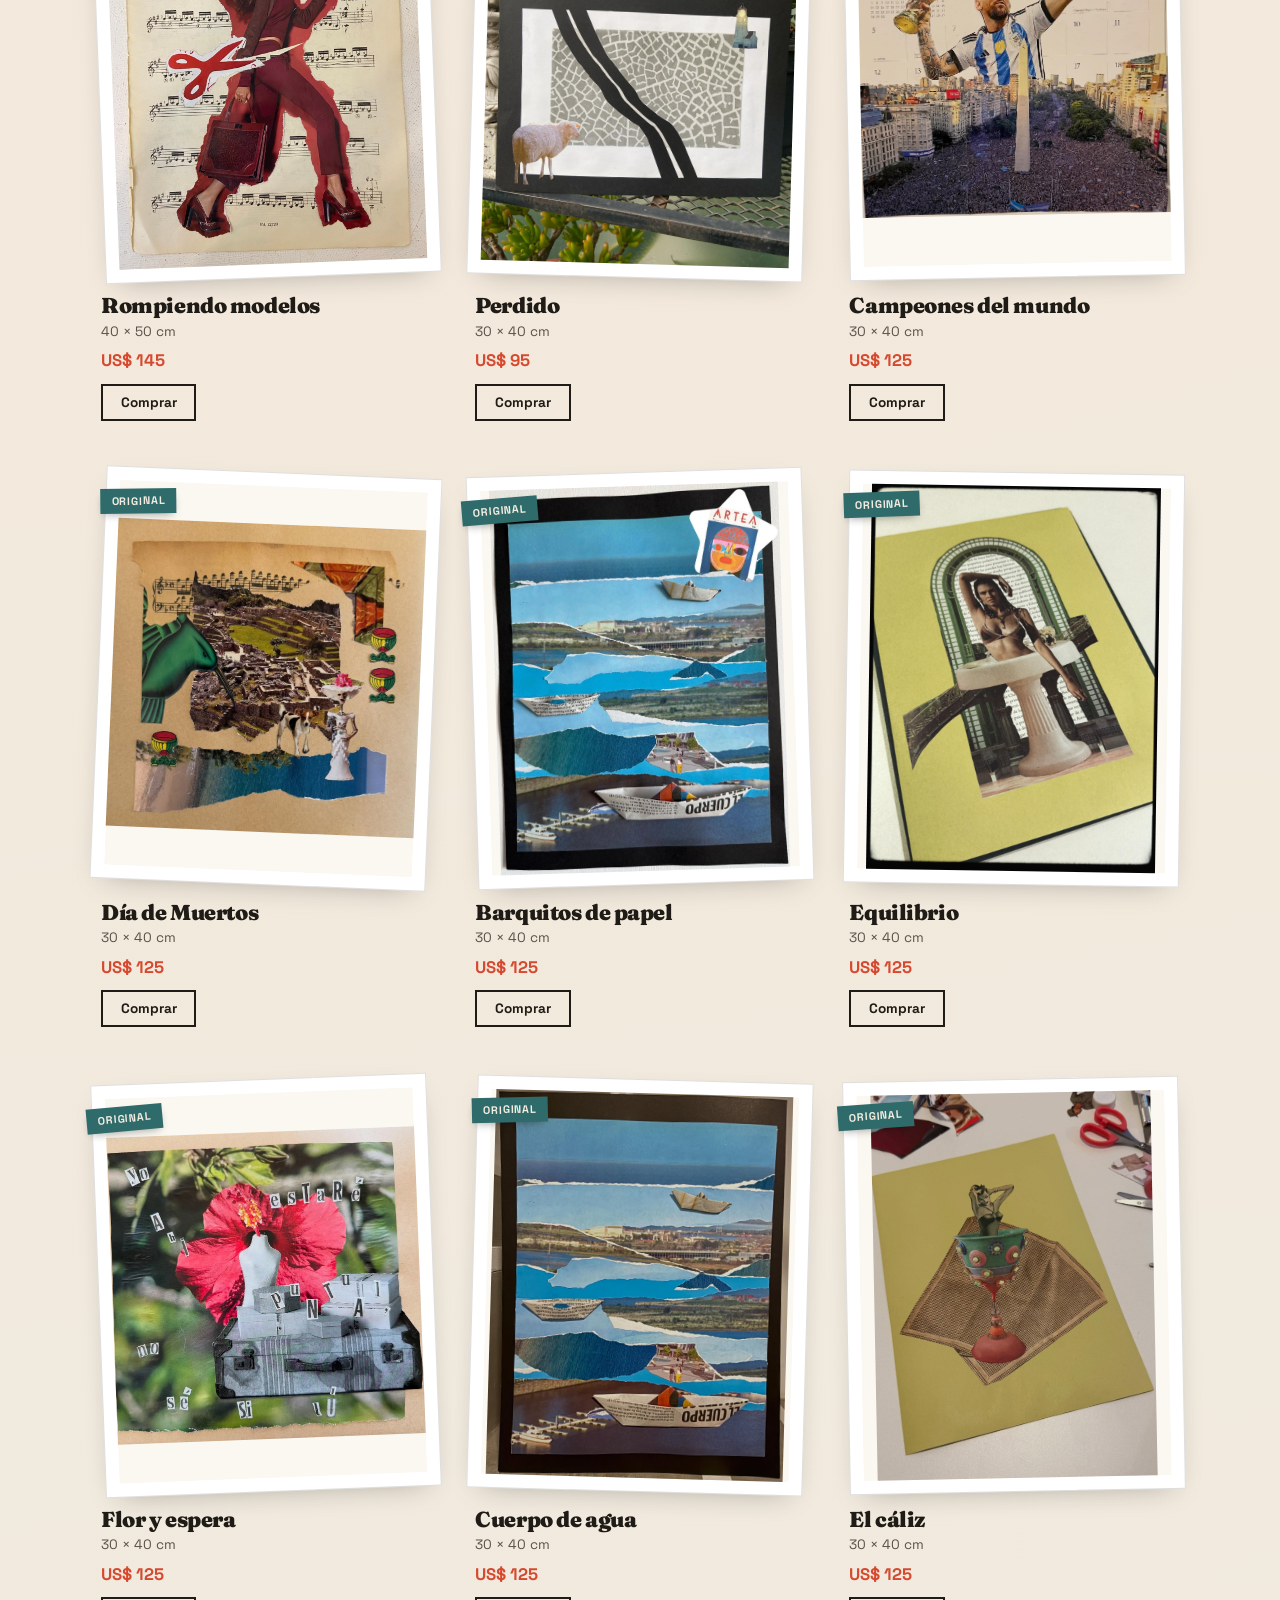
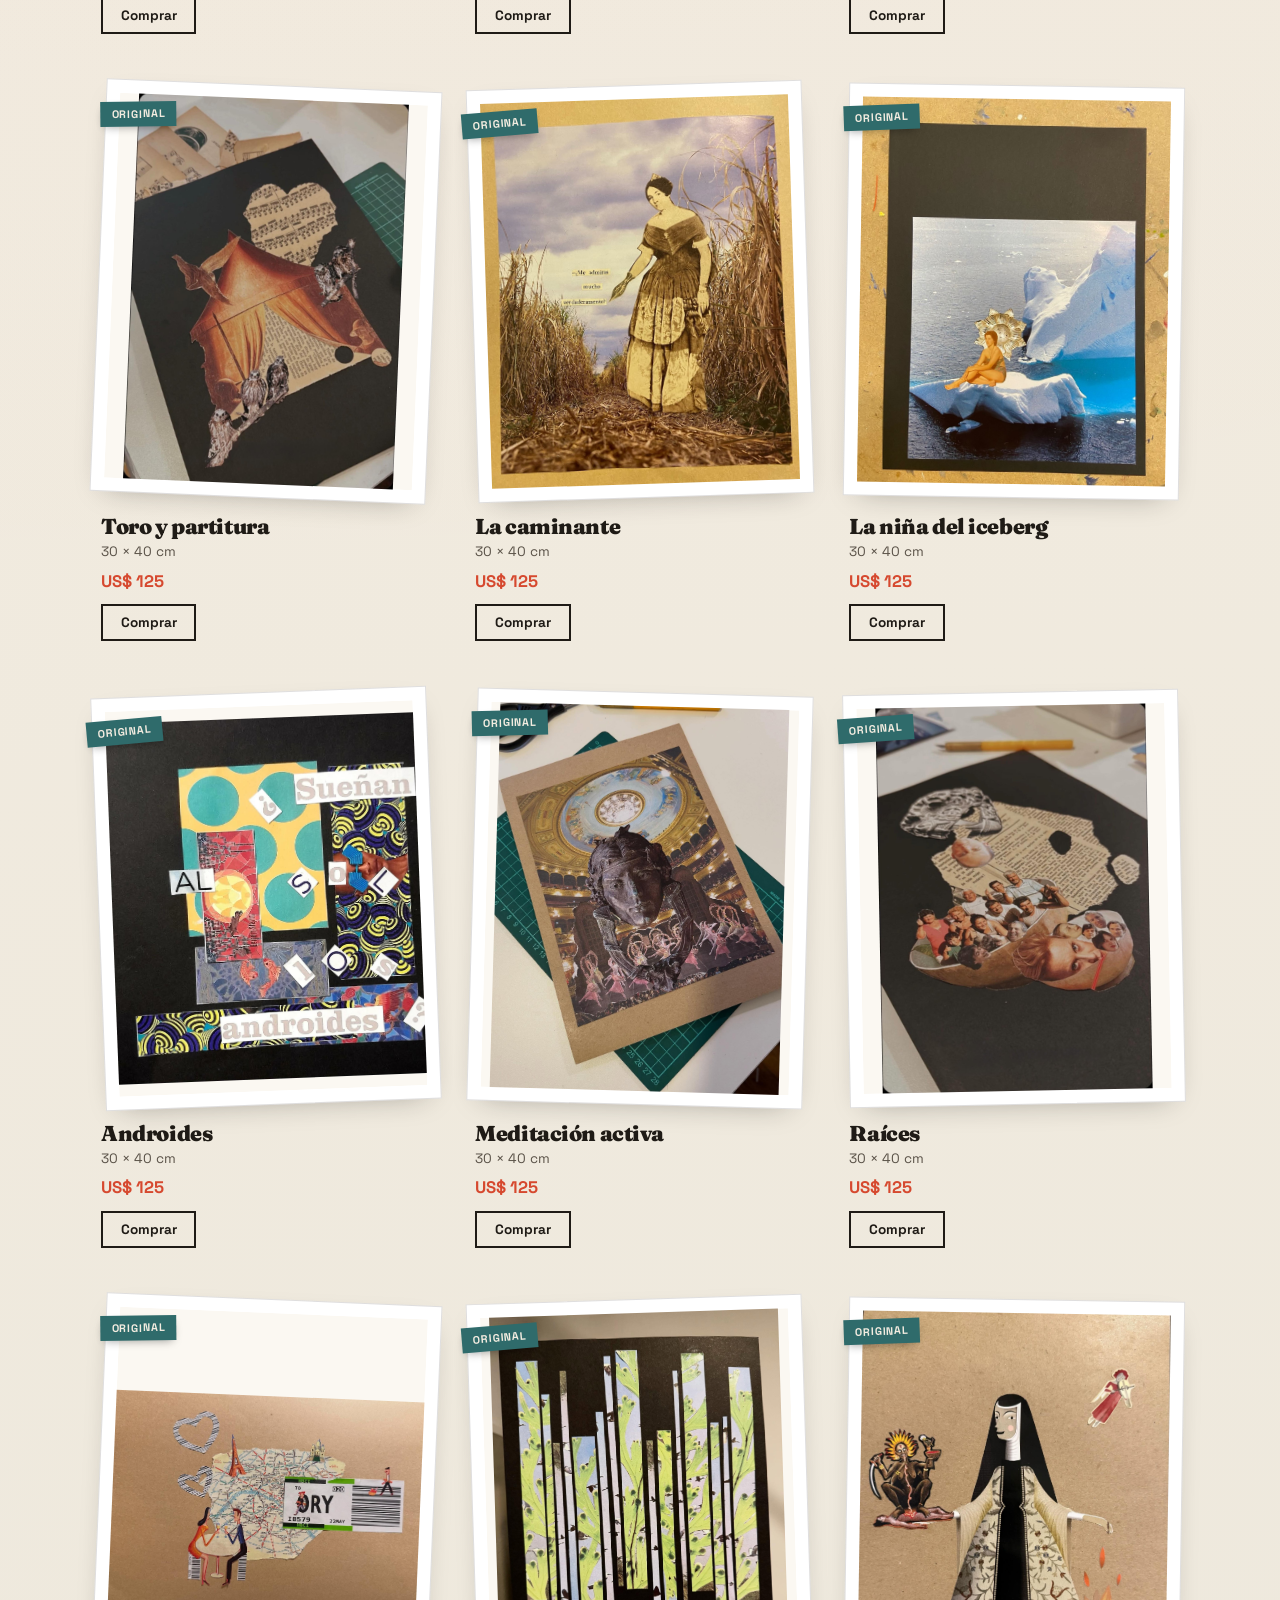
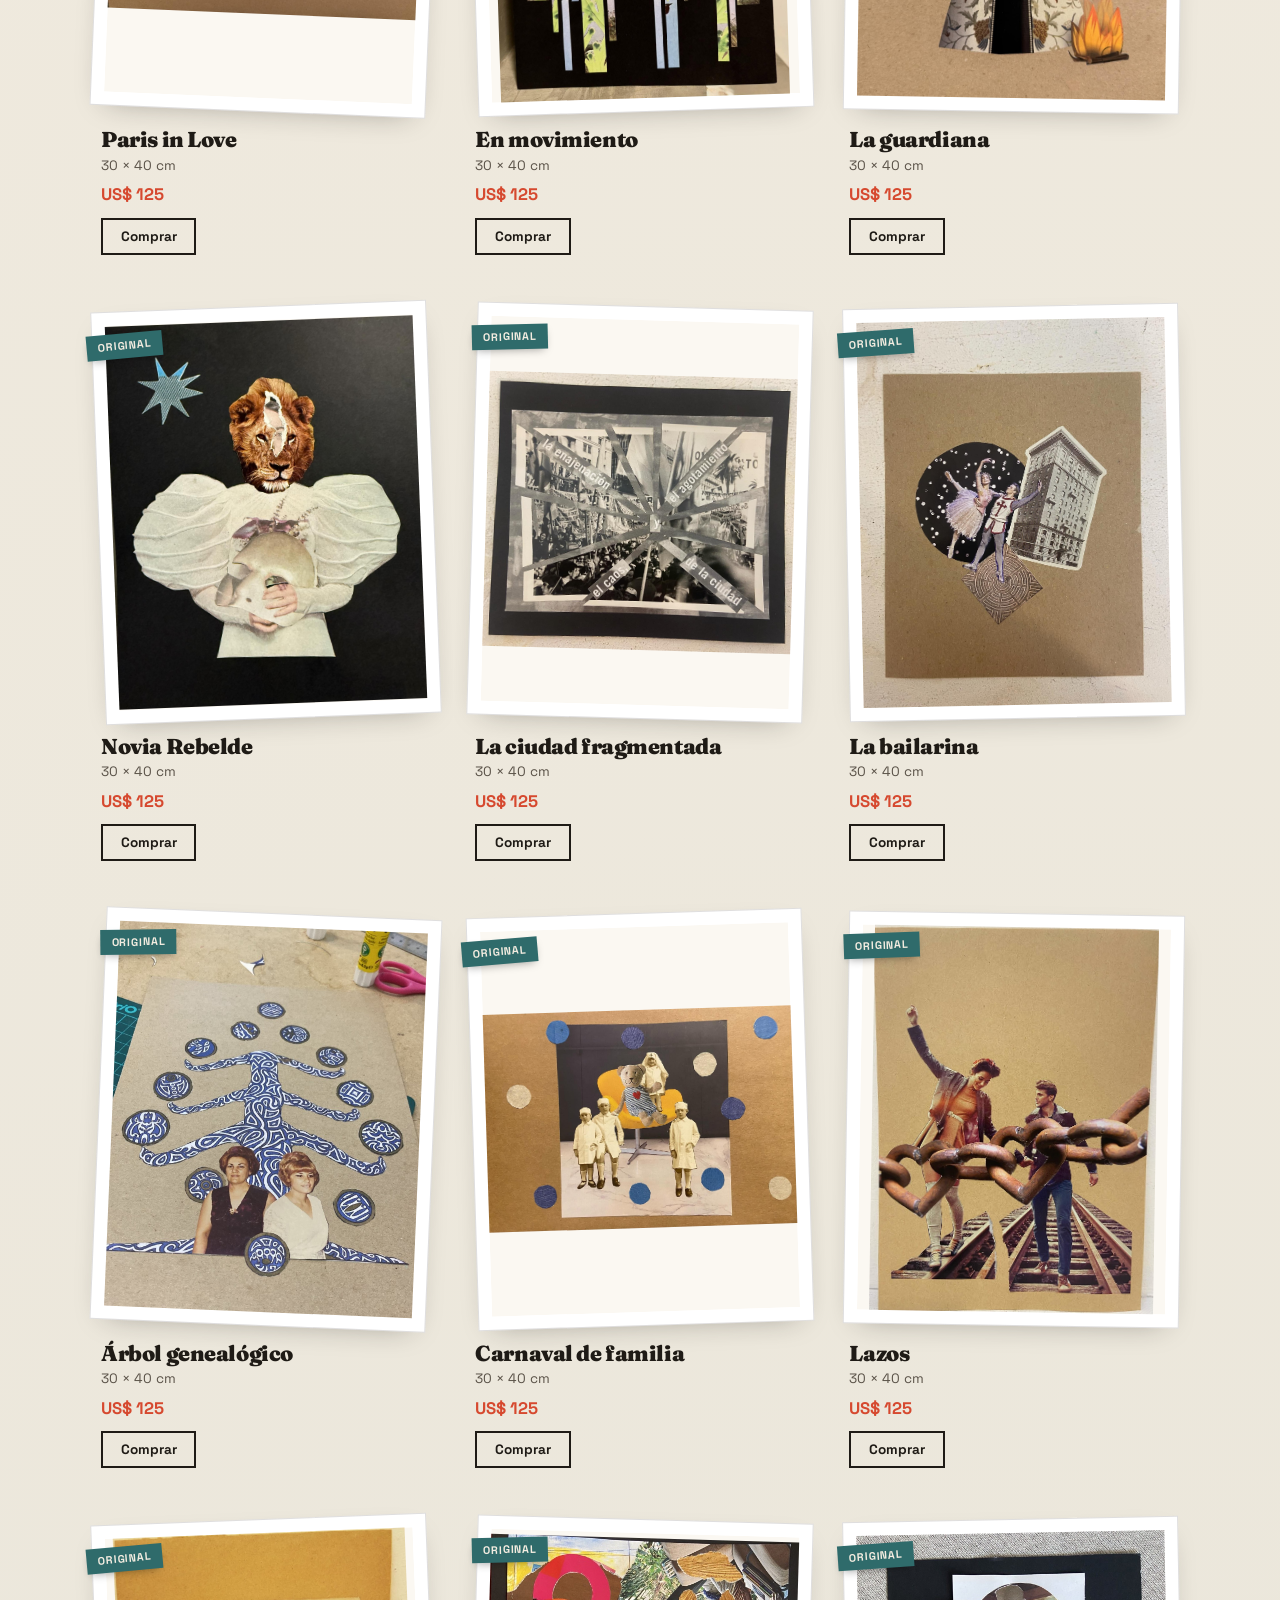
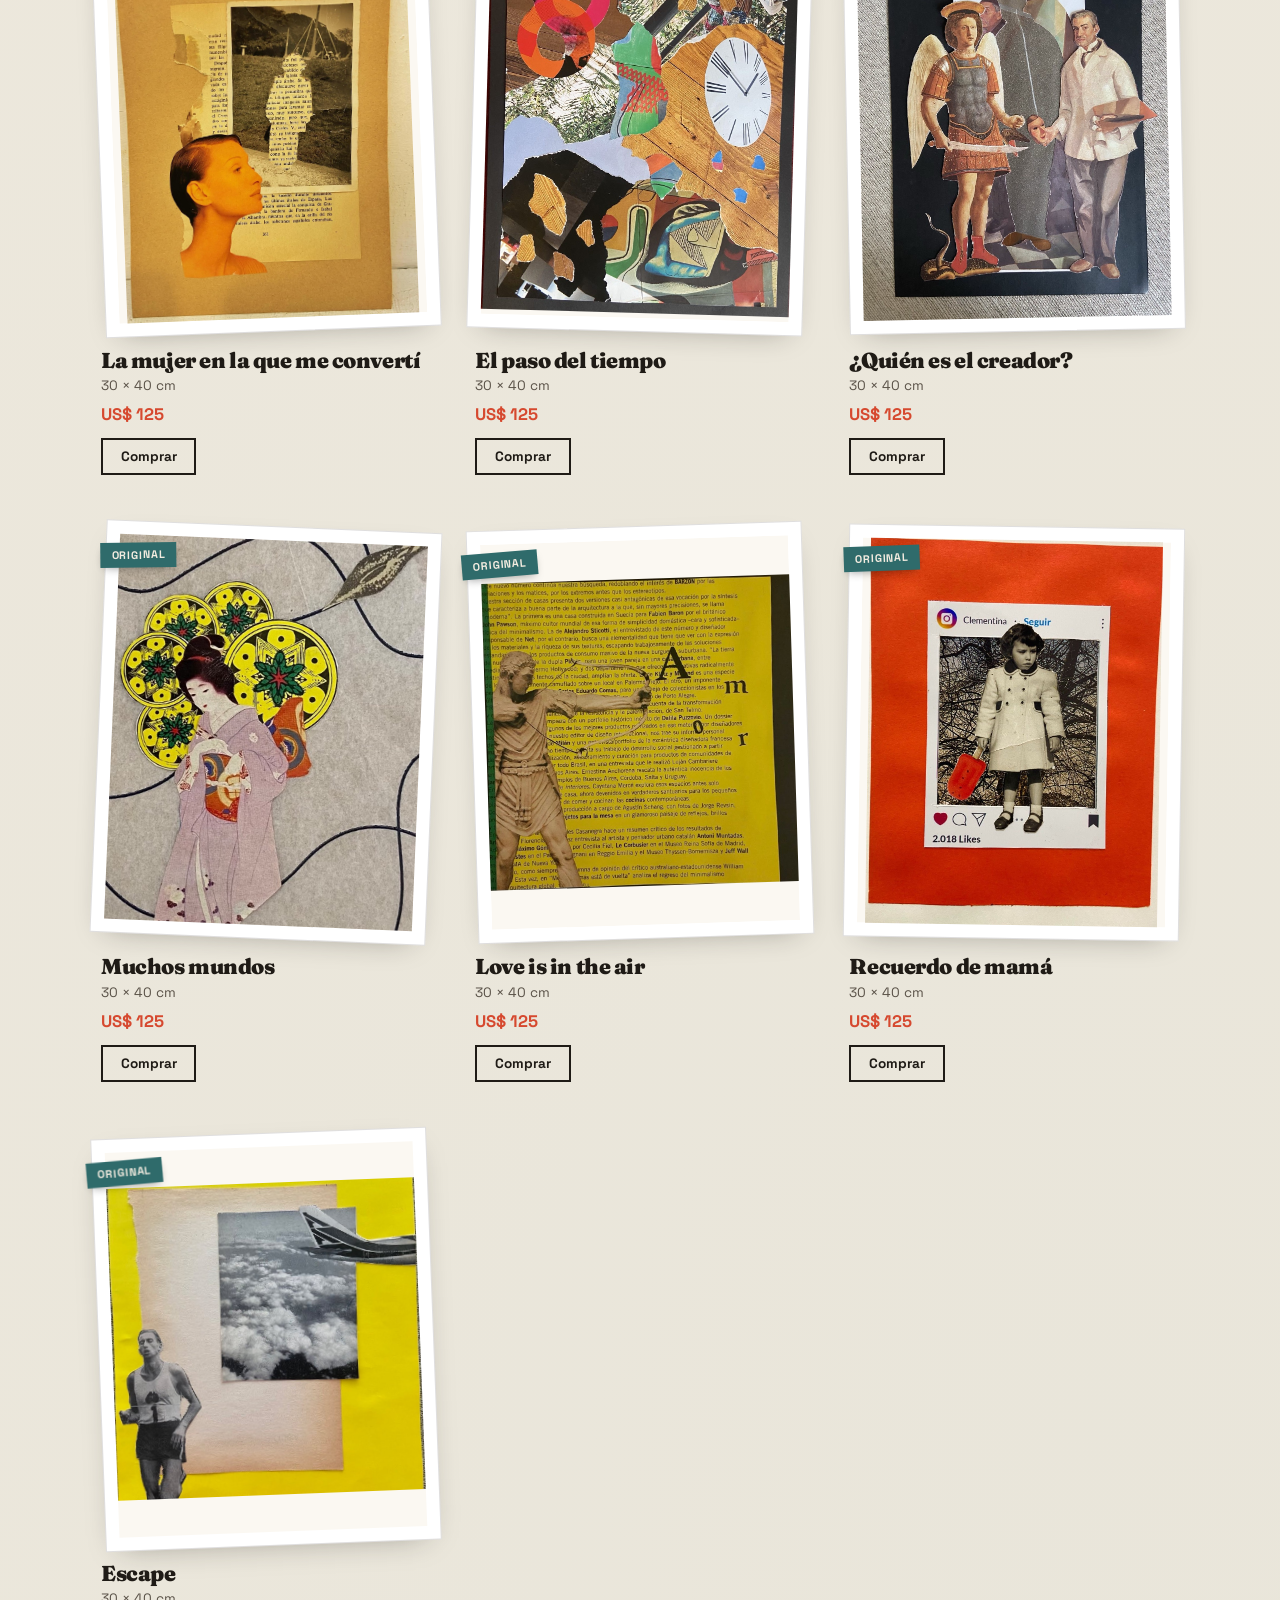
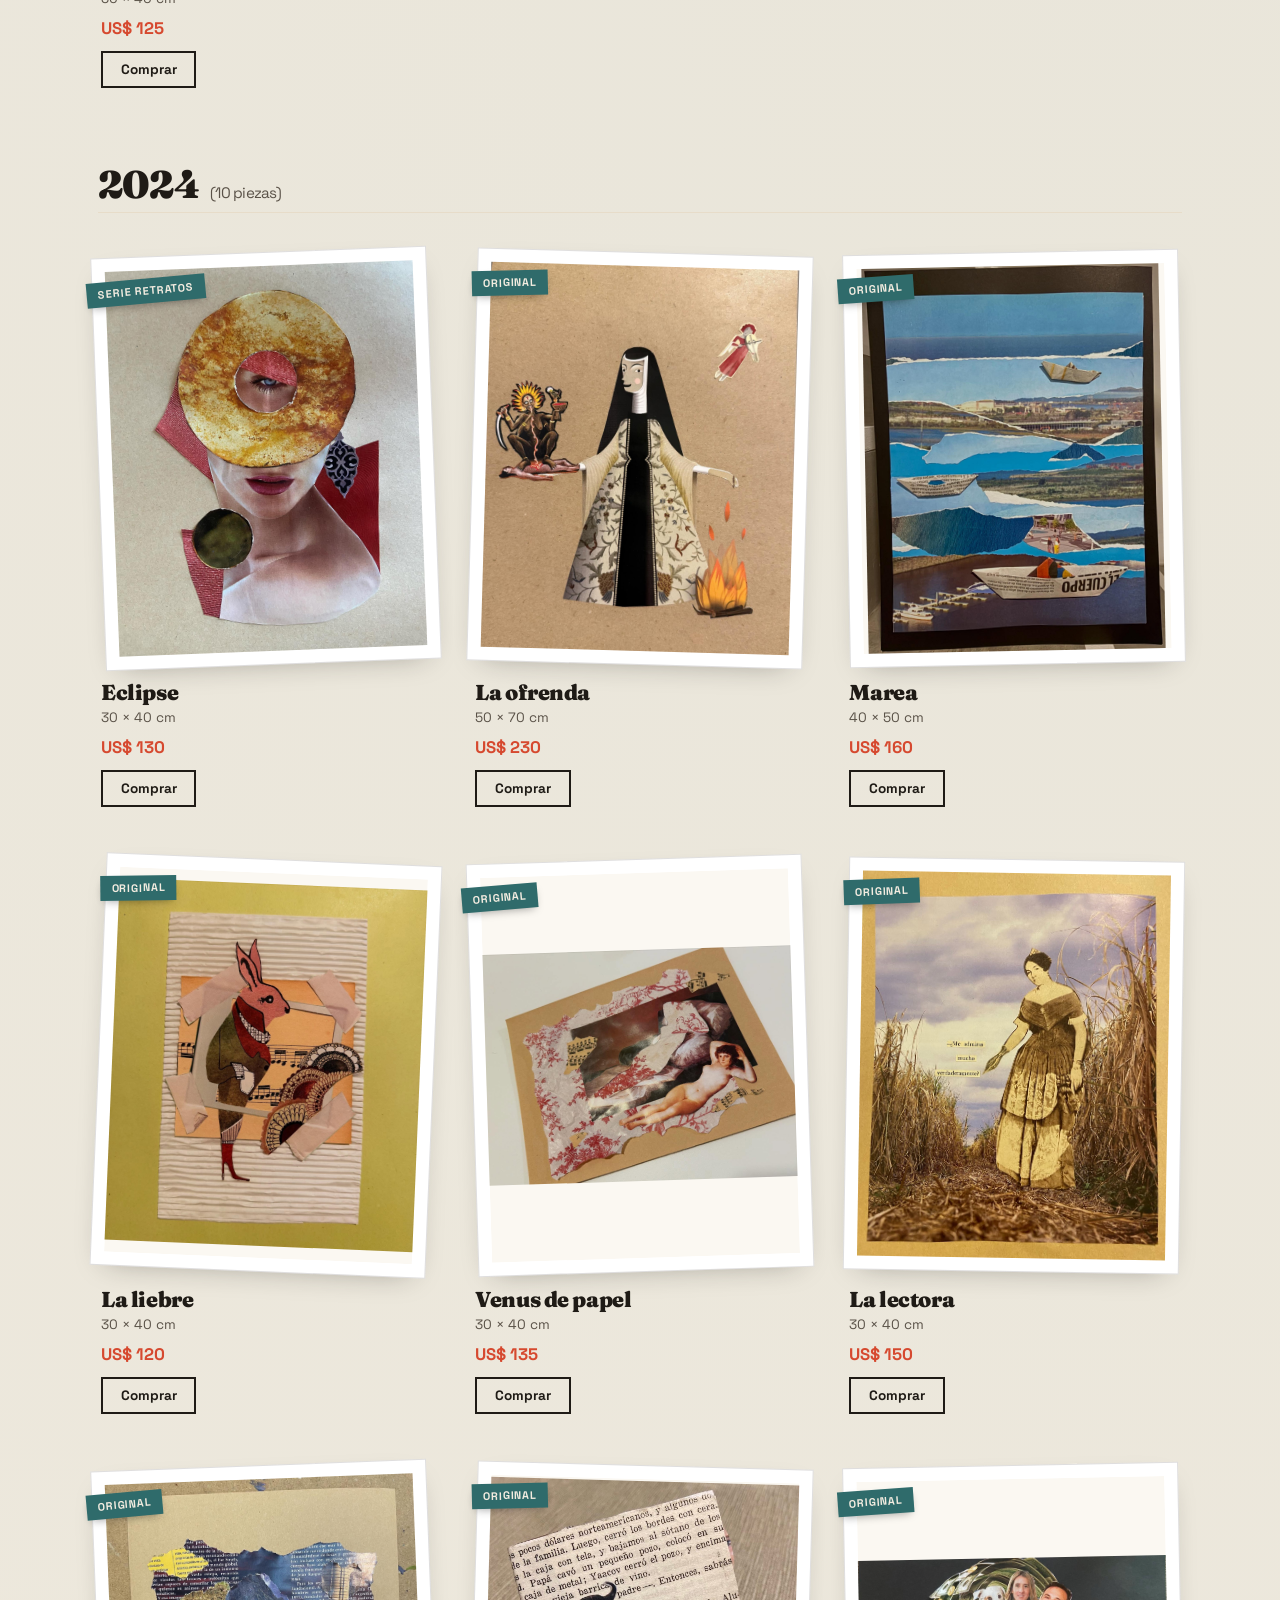
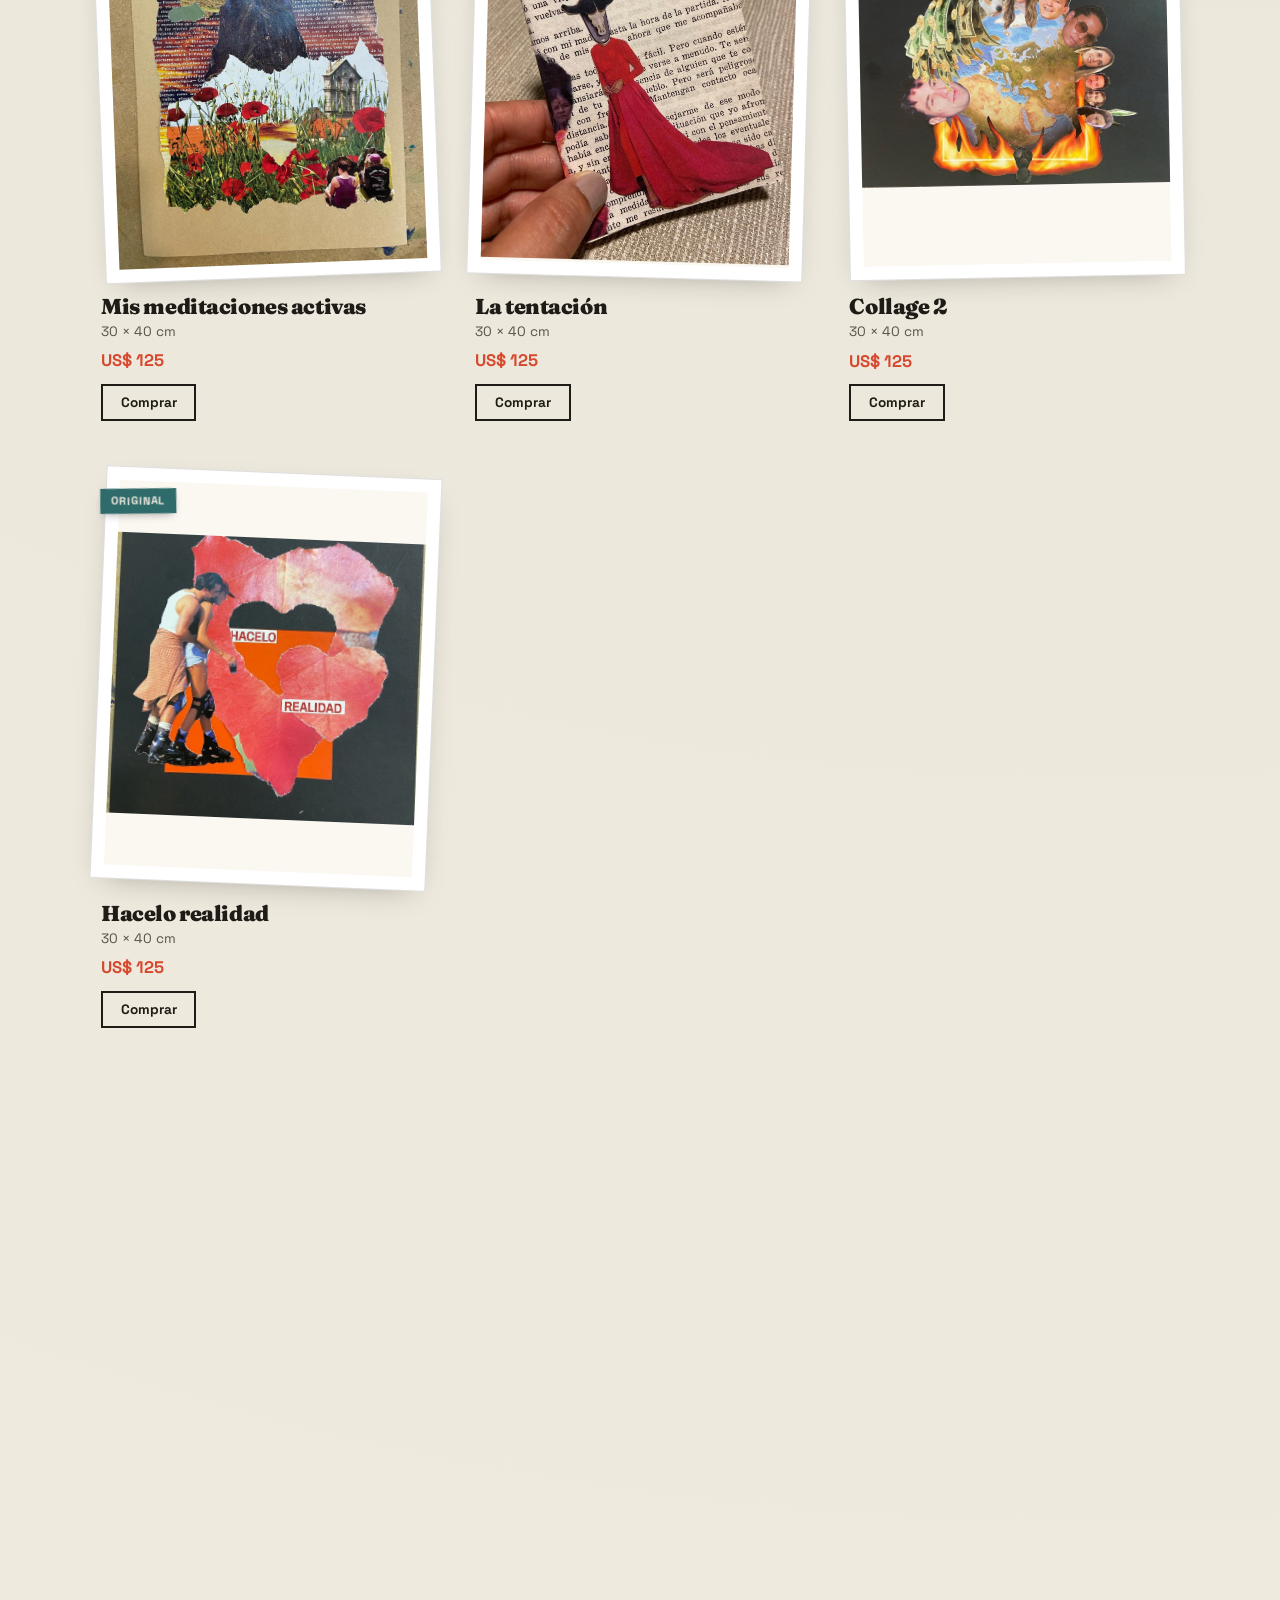
==== commit d2c2d563: "fix: contraste del marquee y LCP del hero (quedaron sin commitear desde el 29-sep) Estos cambios ya " ====
--- a/index.html
+++ b/index.html
@@ -51,7 +51,7 @@
     <section class="hero" aria-labelledby="hero-title">
       <div class="hero-copy">
         <p class="eyebrow reveal">Collage hecho a mano · Argentina</p>
-        <h1 id="hero-title" class="reveal">
+        <h1 id="hero-title" class="hero-title-in">
           Se rompe.<br />
           Se acomoda.<br />
           <span class="ink">Se vuelve arte.</span>
--- a/assets/css/styles.css
+++ b/assets/css/styles.css
@@ -10,6 +10,7 @@
   --ink:          #1f1b16;   /* texto principal */
   --ink-soft:     #5a5248;
   --accent:       #d6492f;   /* tomate */
+  --accent-dark:  #af3c27;   /* tomate oscurecido para texto crema encima (4.5:1+, --accent solo daba 3.68:1) */
   --accent-2:     #e8a523;   /* ocre */
   --accent-3:     #2f6b6b;   /* teal apagado */
   --tape:         rgba(232, 213, 168, 0.75);
@@ -245,7 +246,7 @@
    ============================================================ */
 .marquee {
   border-block: 2px solid var(--ink);
-  background: var(--accent);
+  background: var(--accent-dark);
   color: var(--paper);
   overflow: hidden;
   padding: 0.7rem 0;
@@ -516,7 +517,7 @@
 }
 .site-footer .brand-name { font-family: var(--font-display); font-weight: 900; font-size: 1.6rem; }
 .site-footer p { margin: 0.4rem 0 0; color: var(--ink-soft); font-size: 0.9rem; }
-.site-footer .muted { font-size: 0.8rem; opacity: 0.7; margin-top: 1rem; }
+.site-footer .muted { font-size: 0.8rem; margin-top: 1rem; }
 
 /* ============================================================
    LIGHTBOX
@@ -671,6 +672,20 @@
 }
 .reveal.is-visible { opacity: 1; transform: none; }
 
+/* Entrada del H1 del hero: CSS puro (@keyframes), no depende de JS ni de
+   IntersectionObserver como .reveal — el título es el elemento LCP y
+   esperar al JS agregaba ~1.5s de "render delay" medidos con
+   chrome-devtools-mcp (29-sep-2026). Arranca a pintar apenas resuelve el
+   CSS, sin esperar bundle/observer. */
+.hero-title-in { animation: hero-title-in 0.7s var(--ease) both; }
+@keyframes hero-title-in {
+  from { opacity: 0; transform: translateY(24px); }
+  to   { opacity: 1; transform: none; }
+}
+@media (prefers-reduced-motion: reduce) {
+  .hero-title-in { animation: none; opacity: 1; transform: none; }
+}
+
 /* ============================================================
    RESPONSIVE
    ============================================================ */
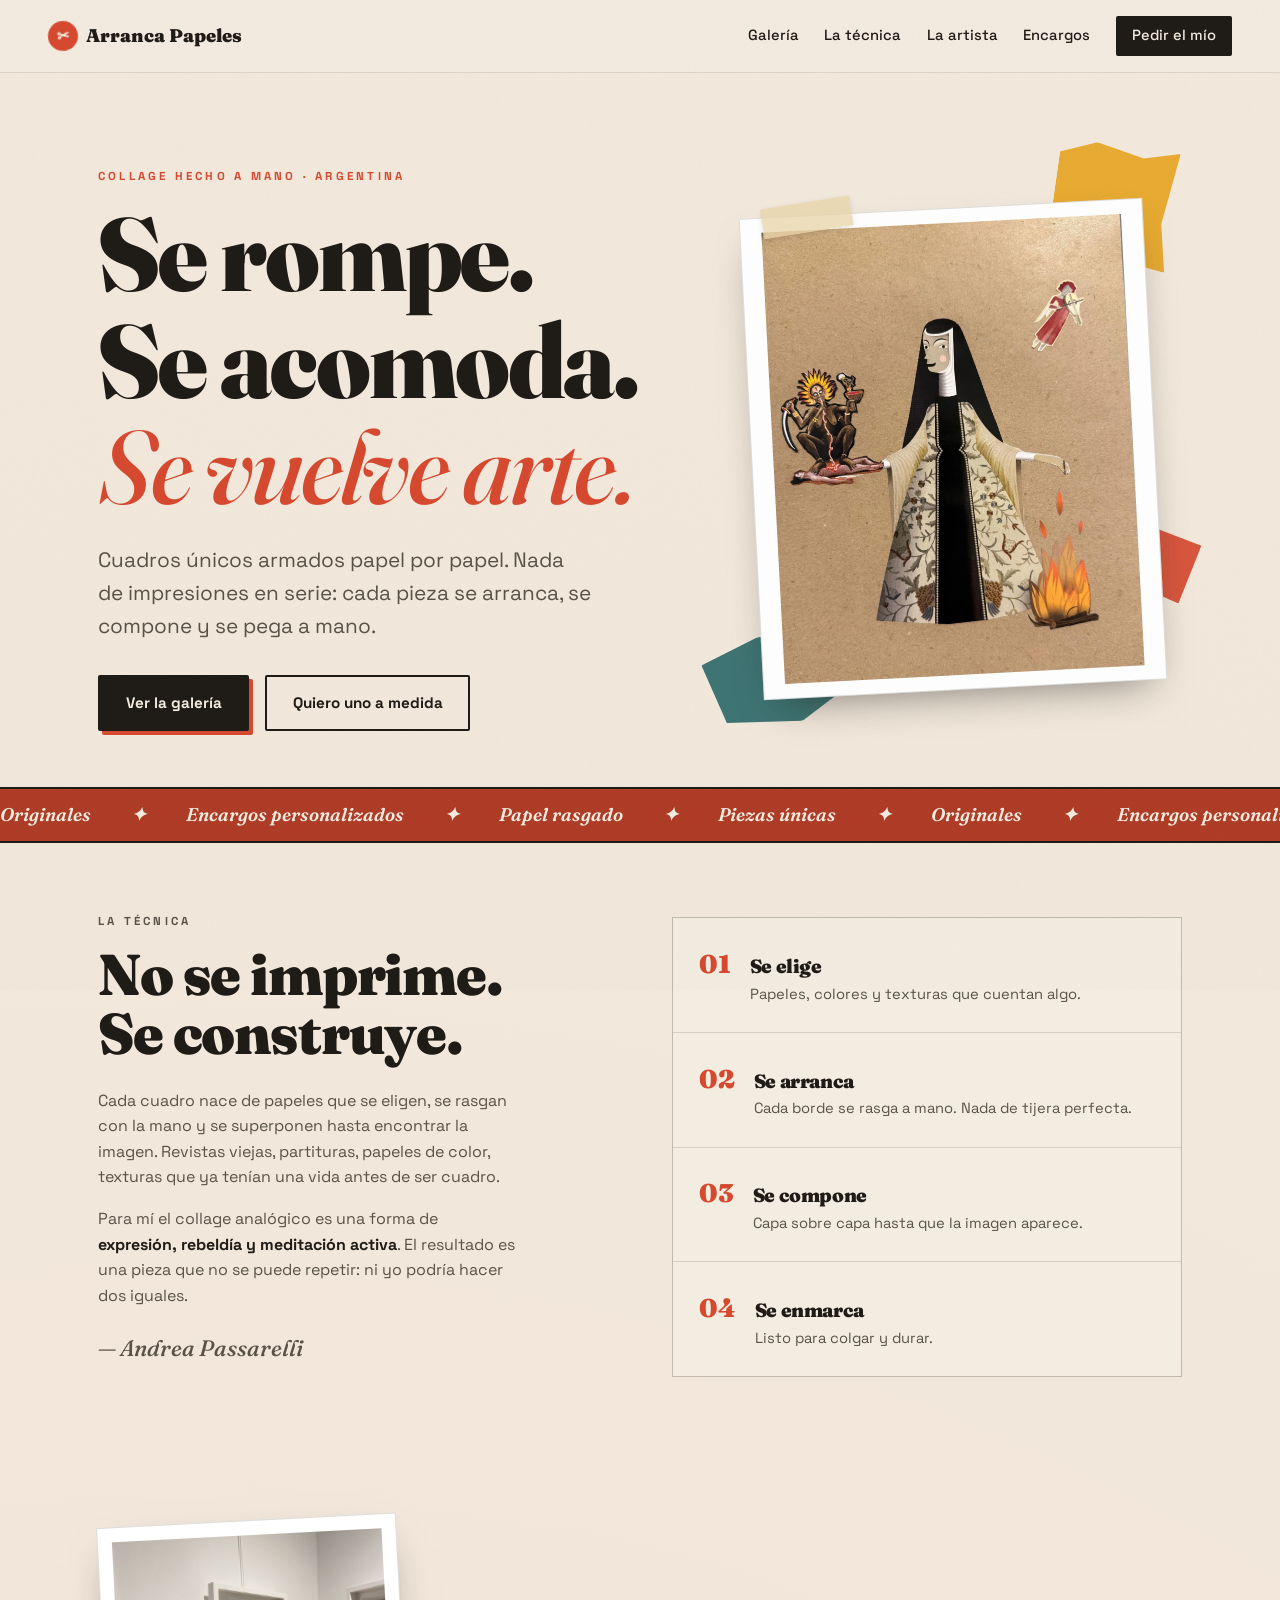
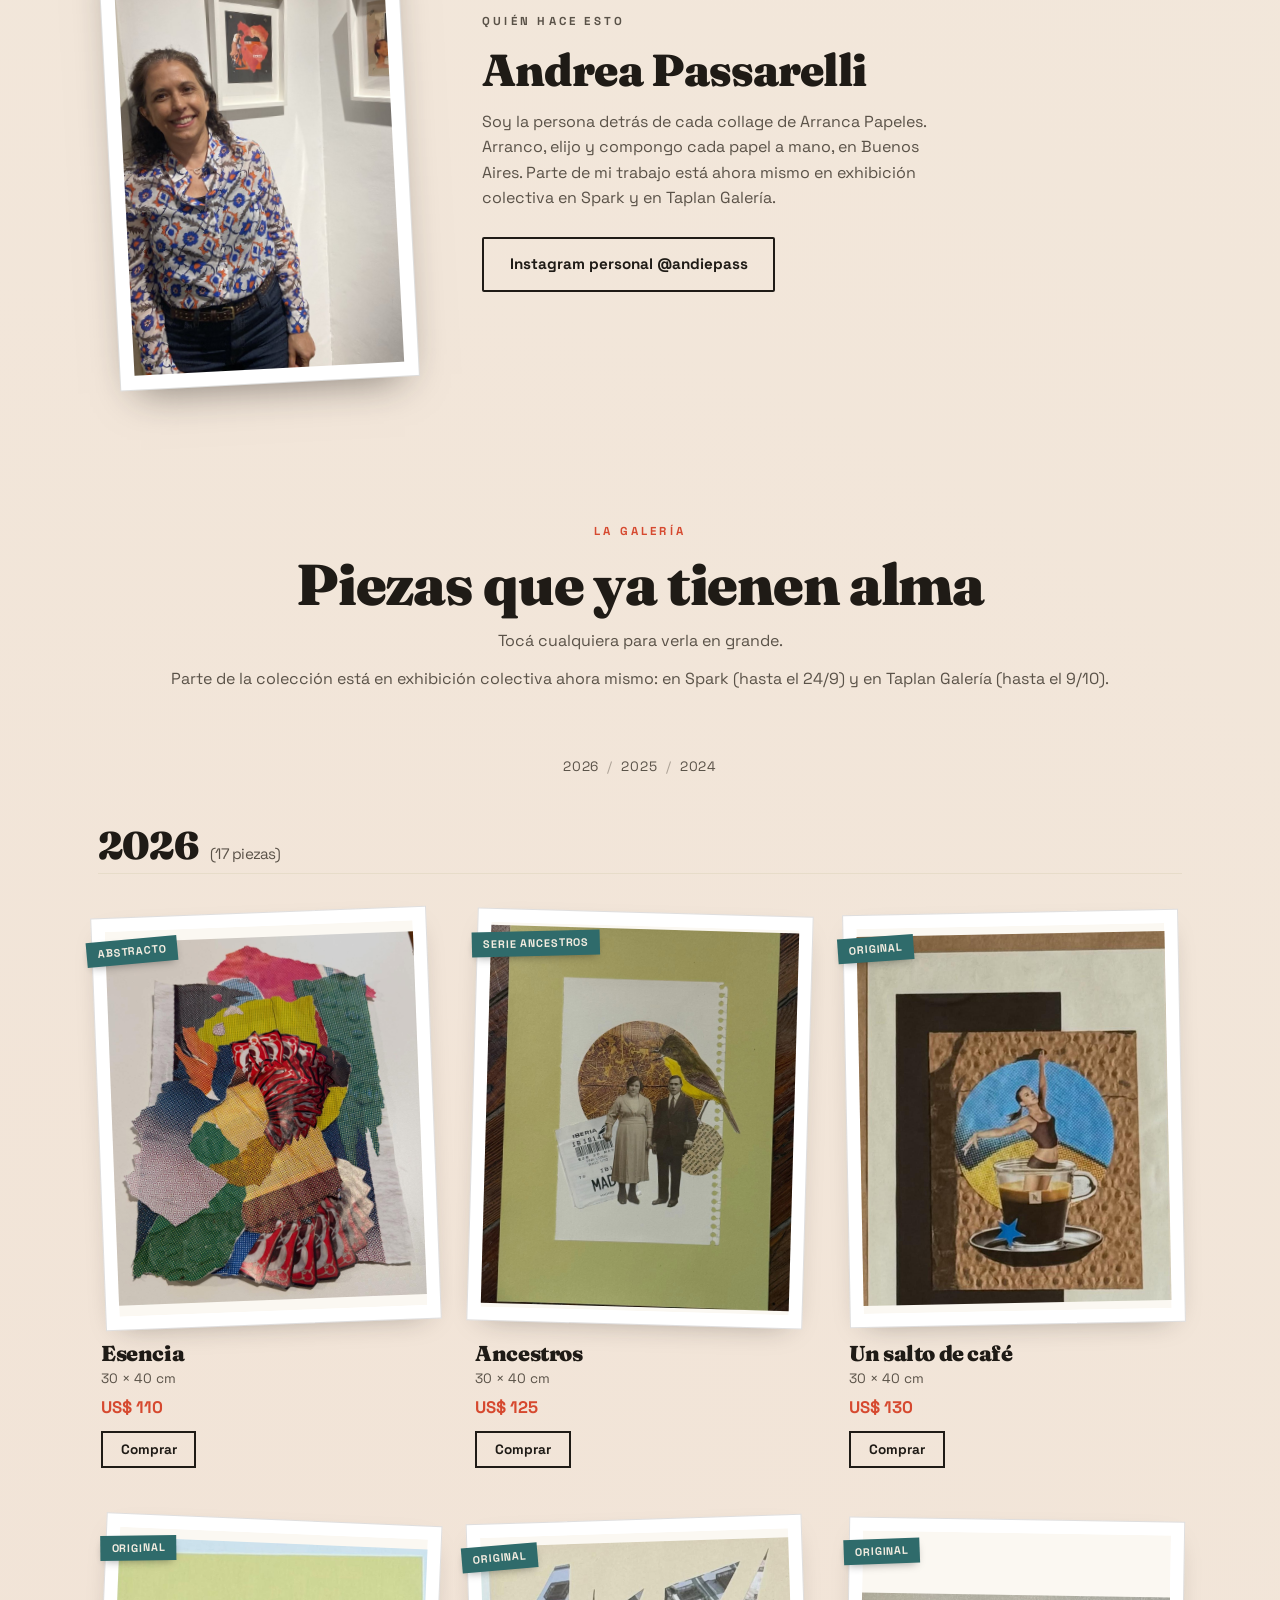
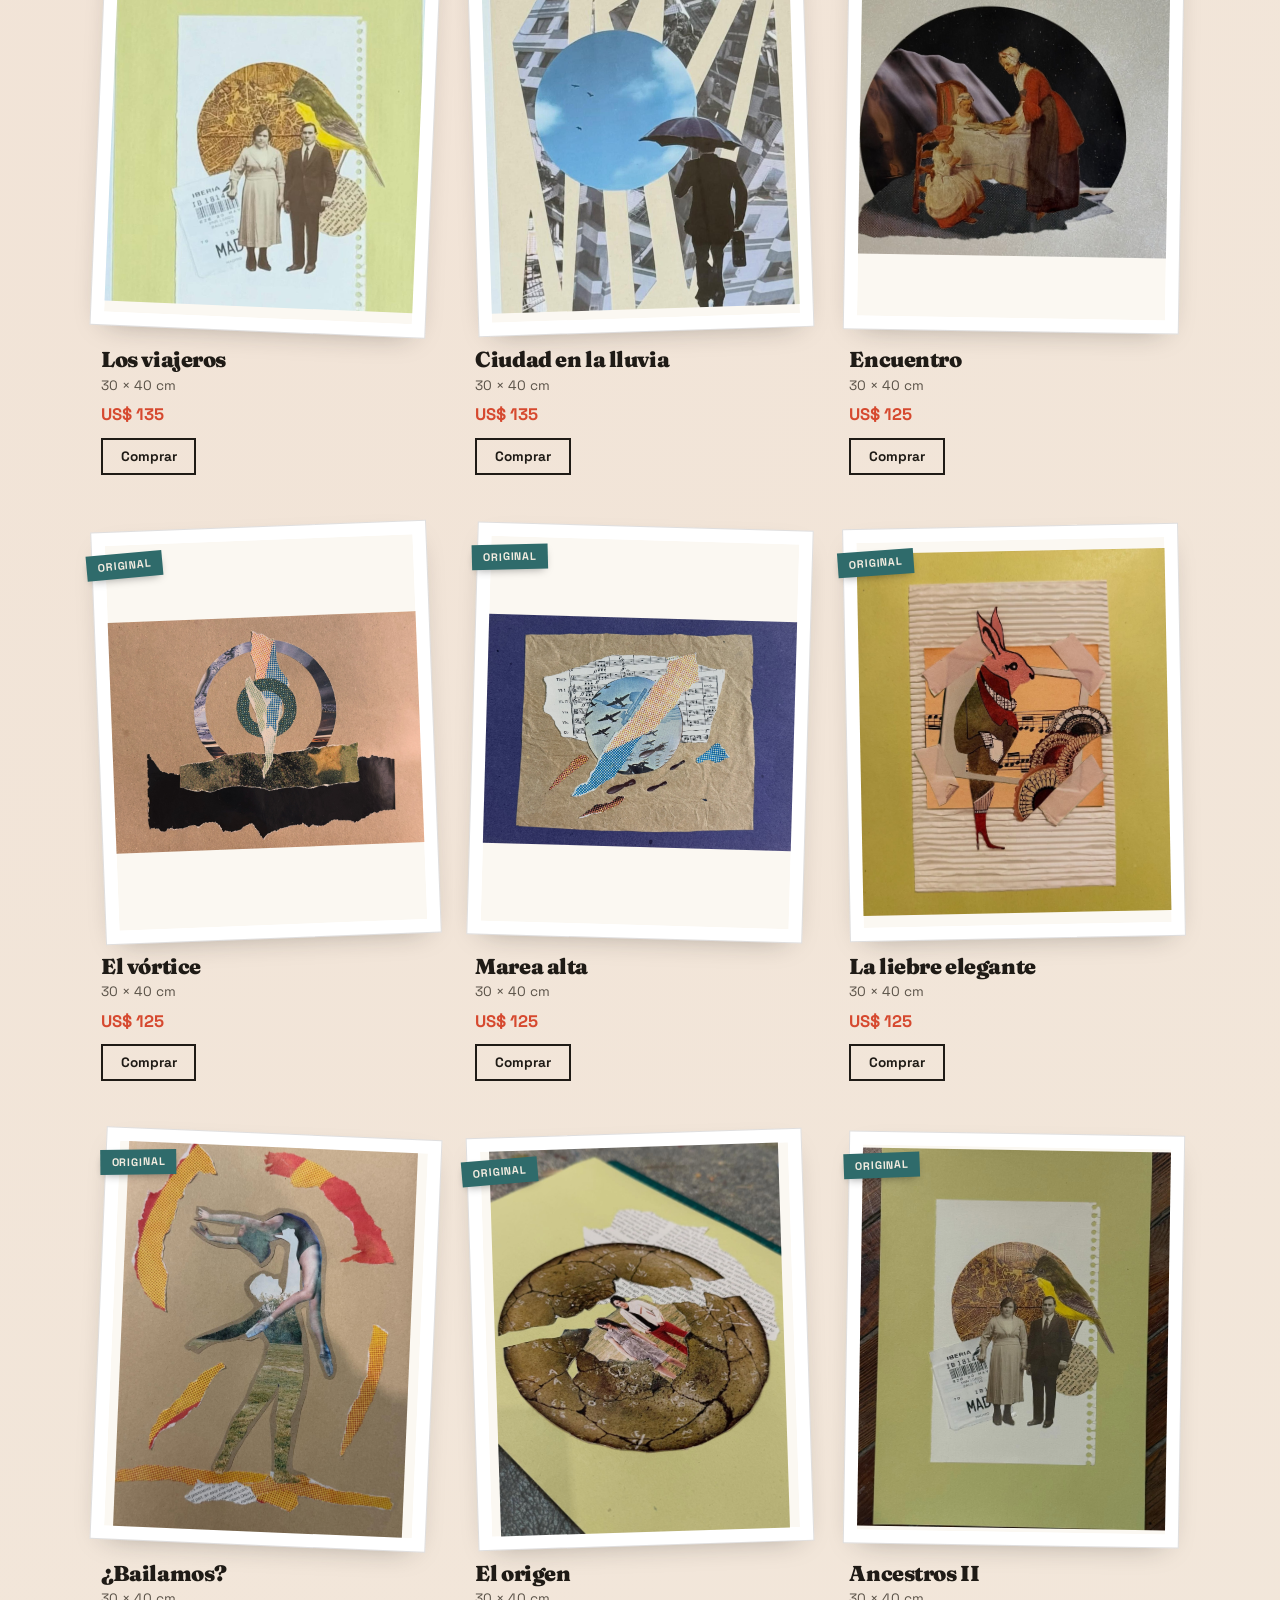
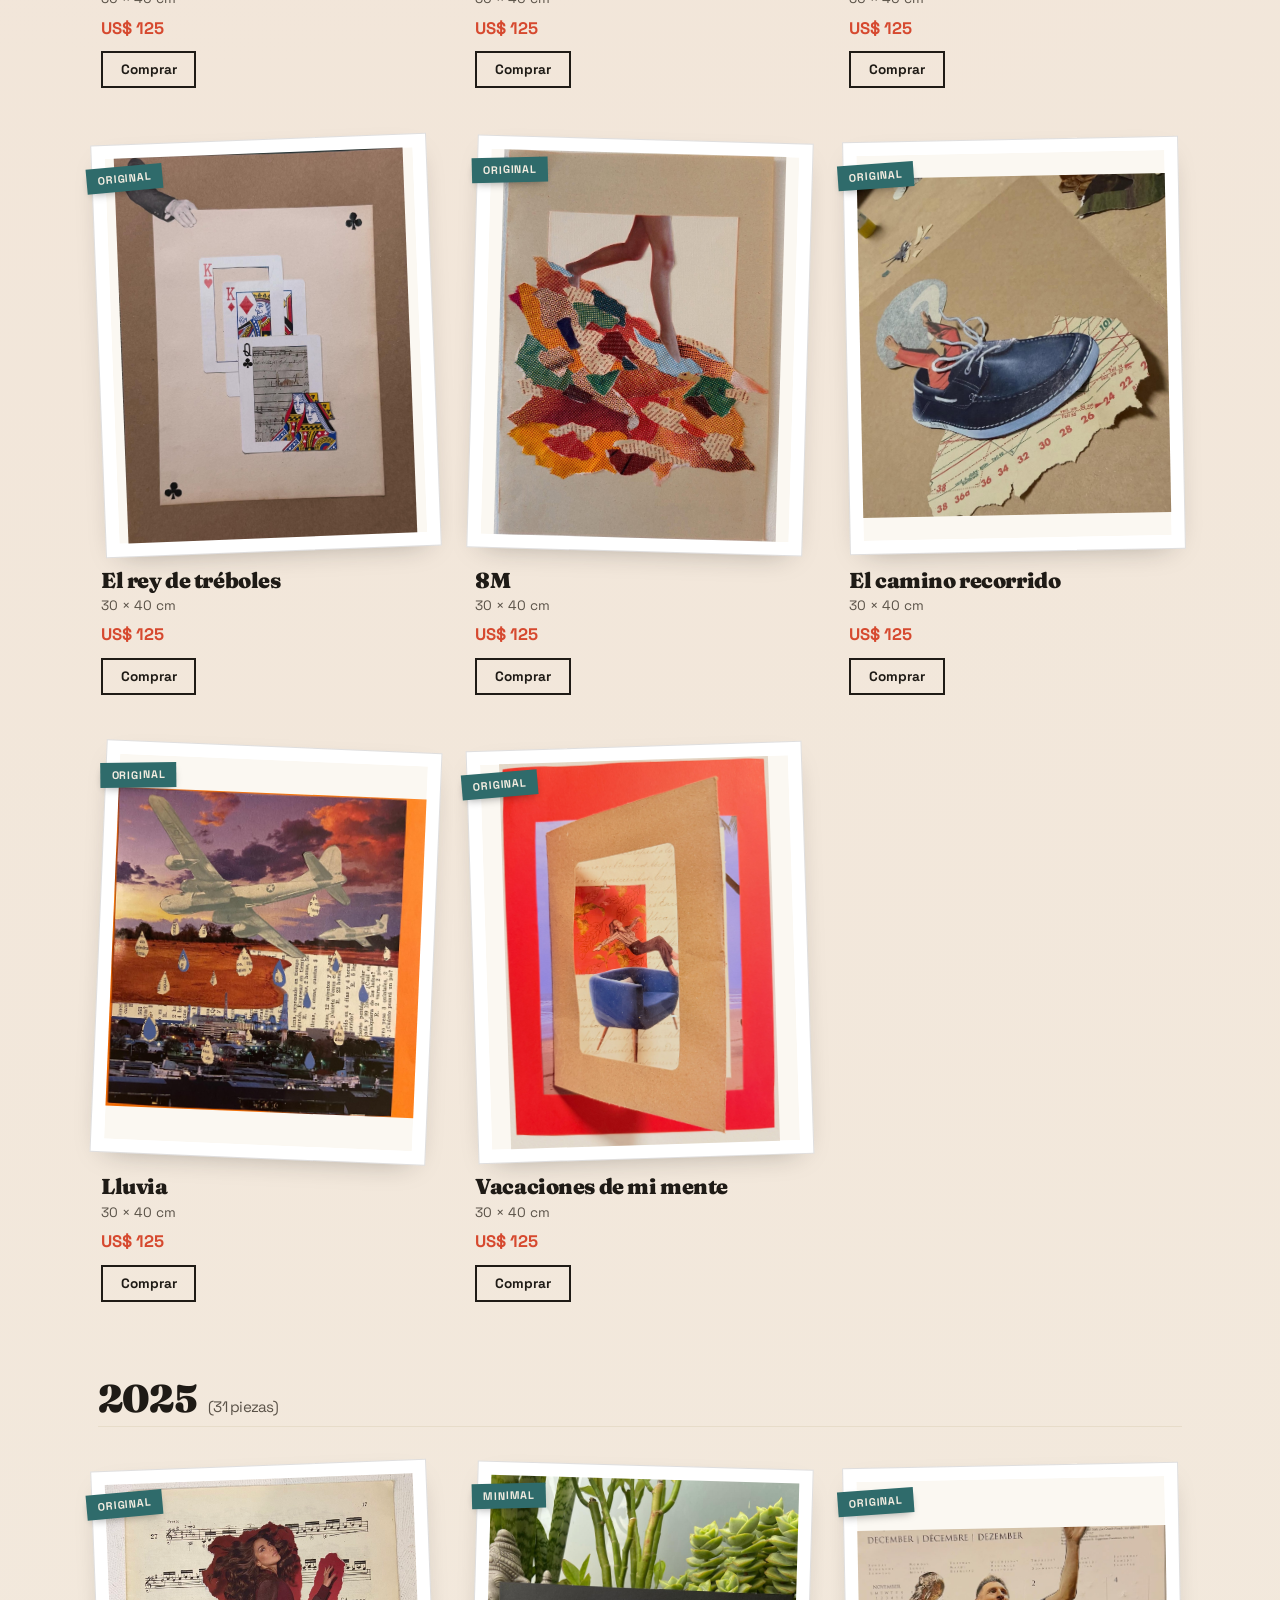
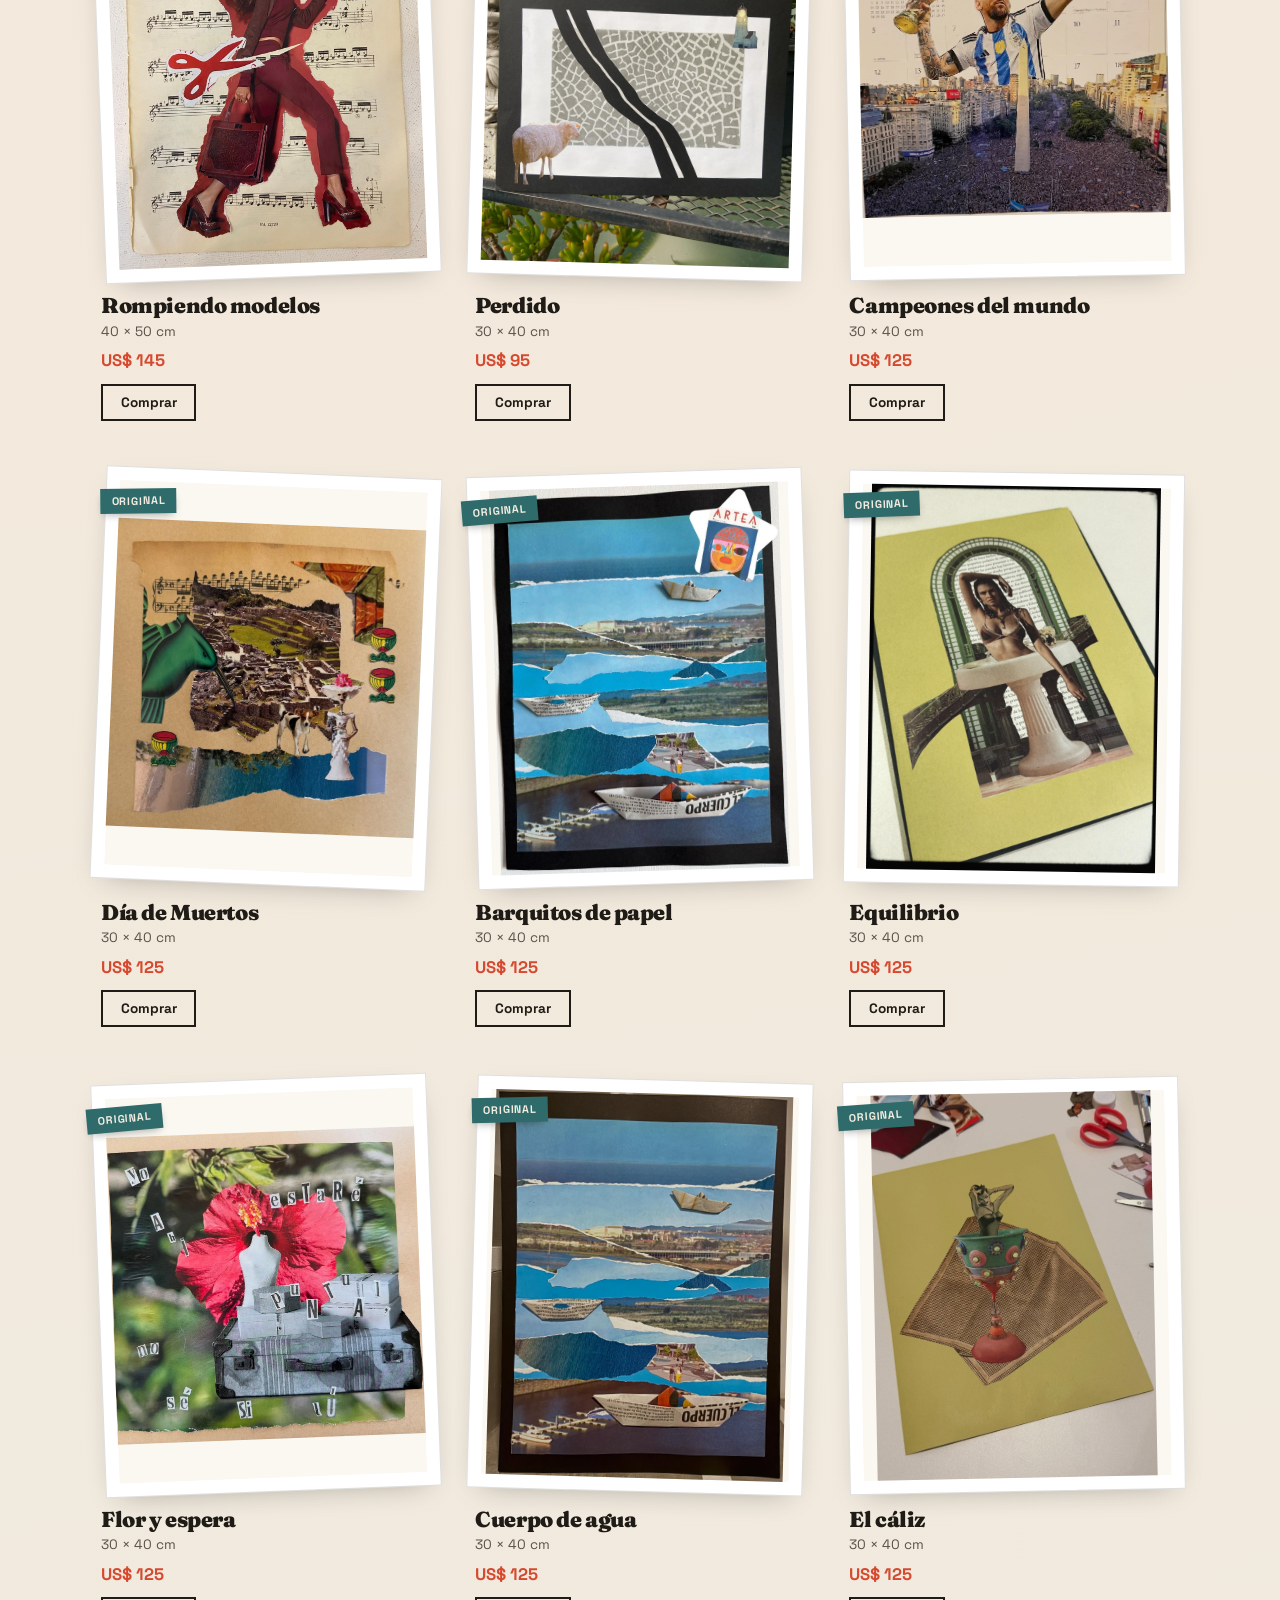
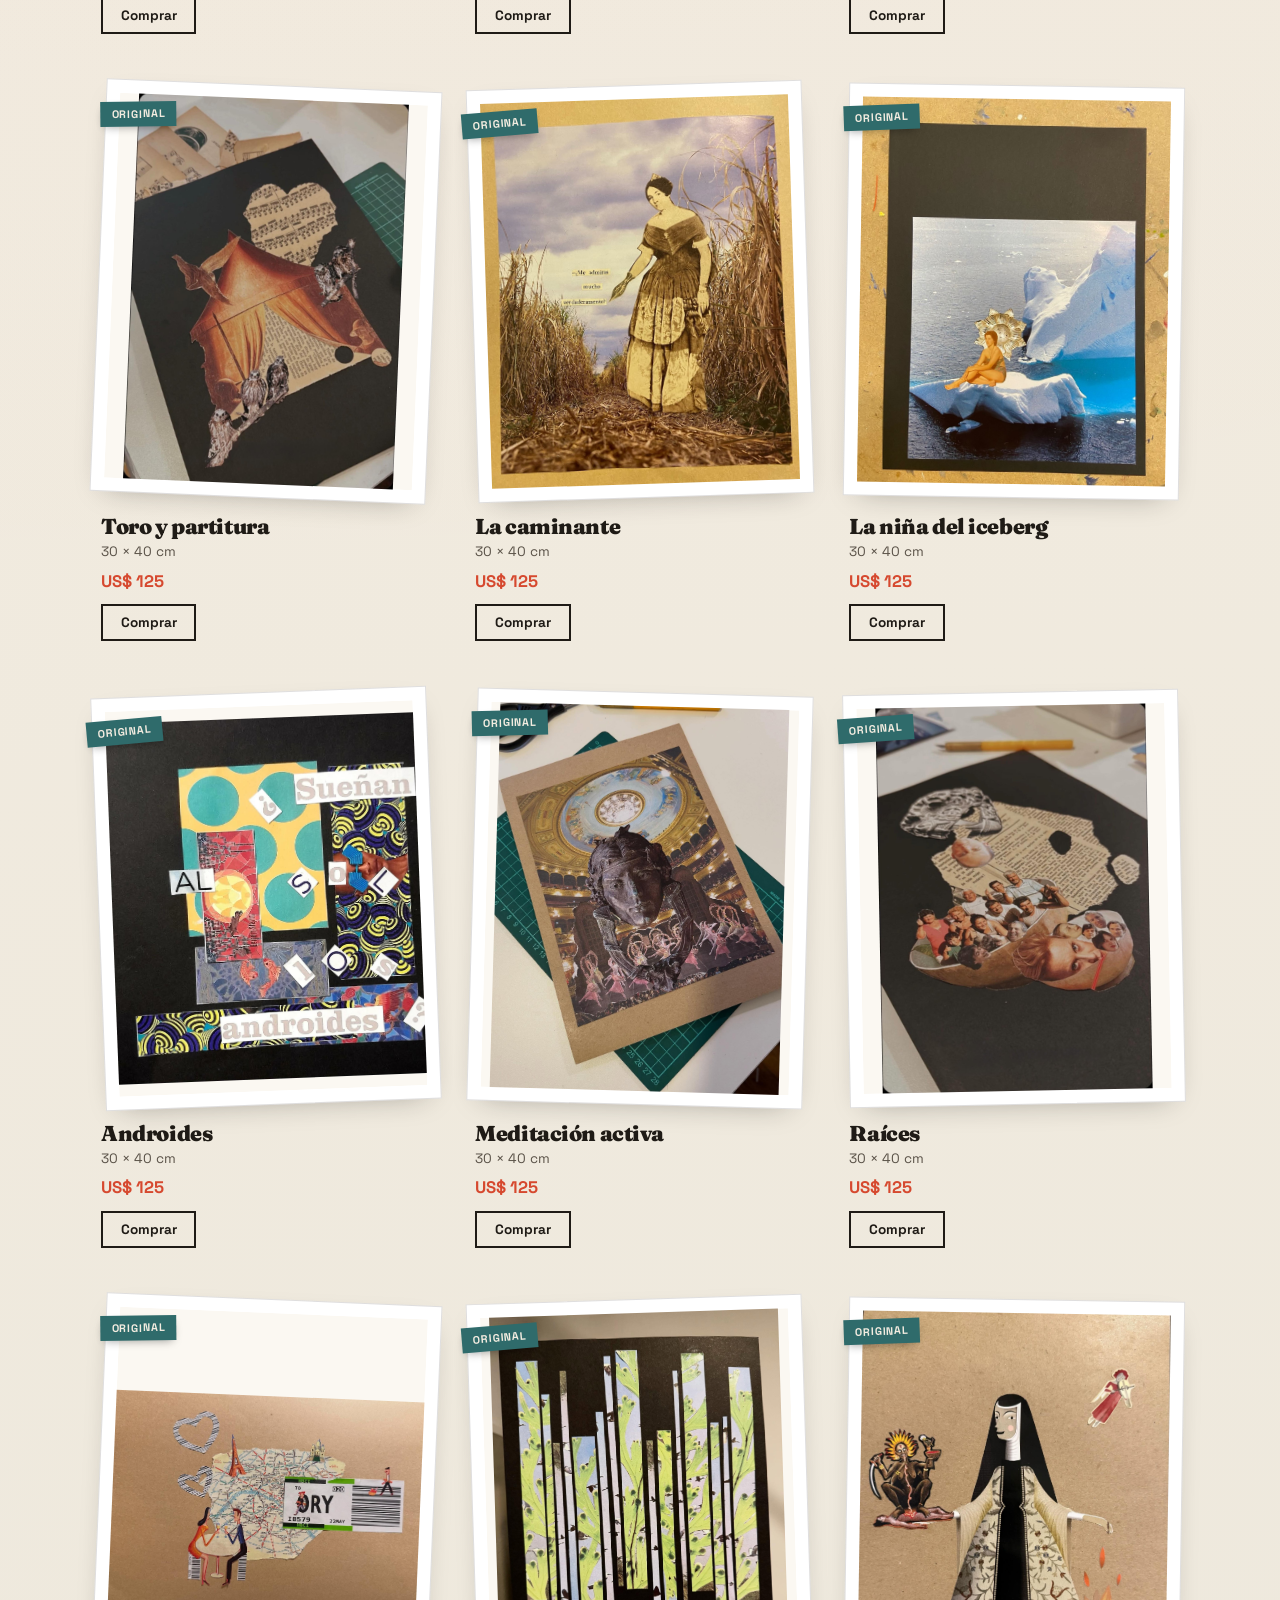
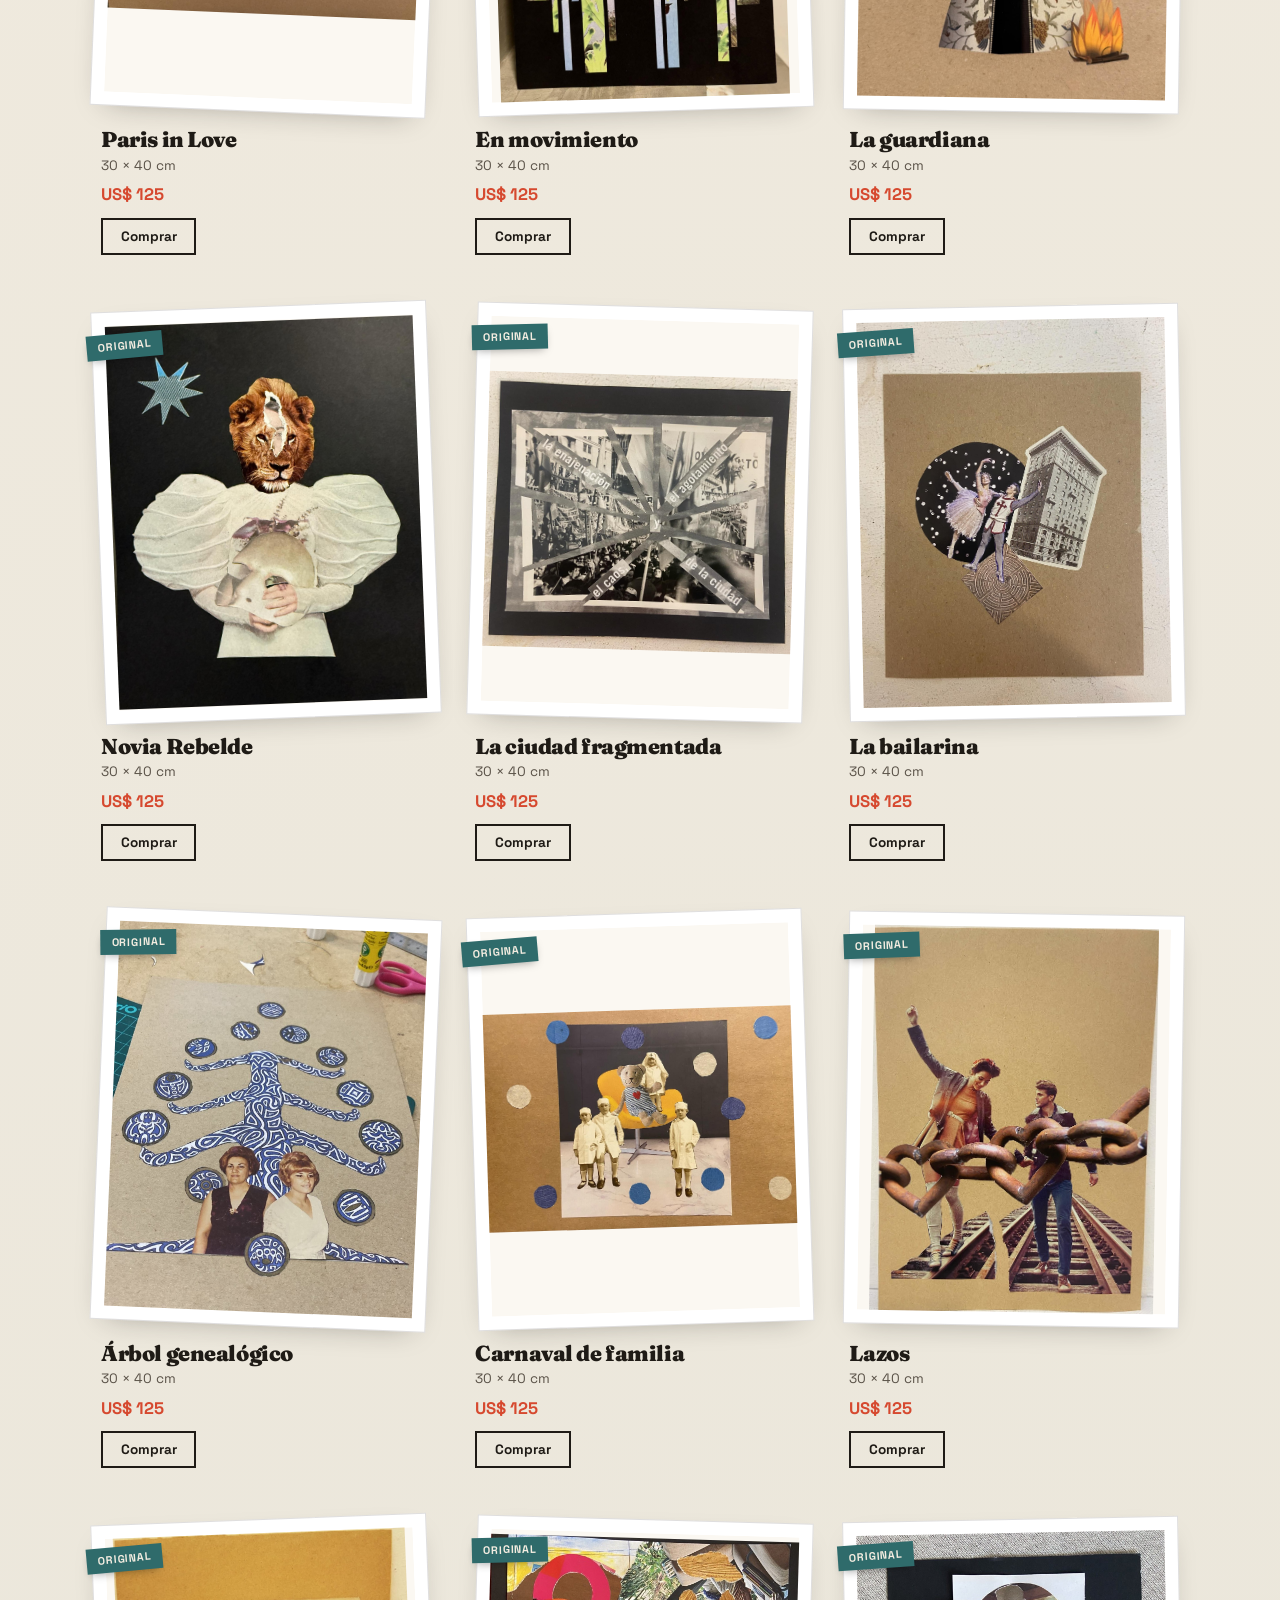
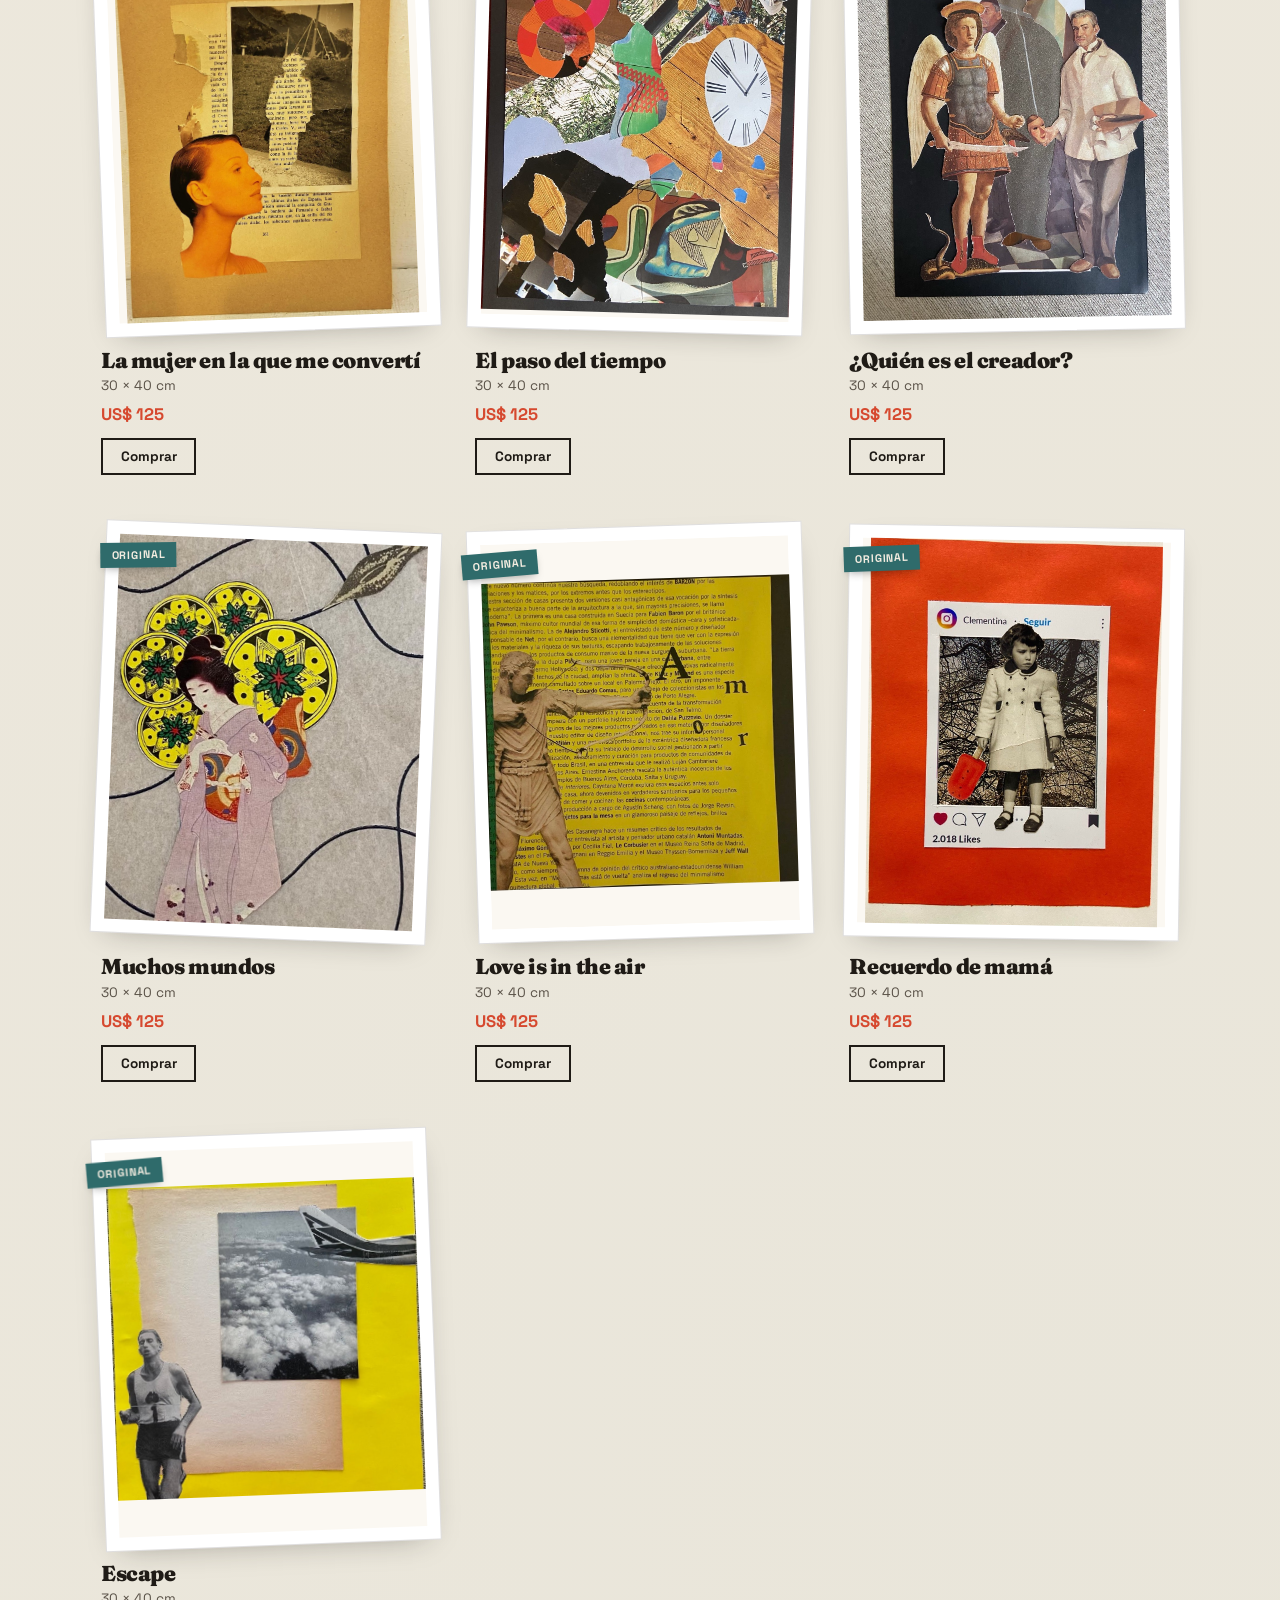
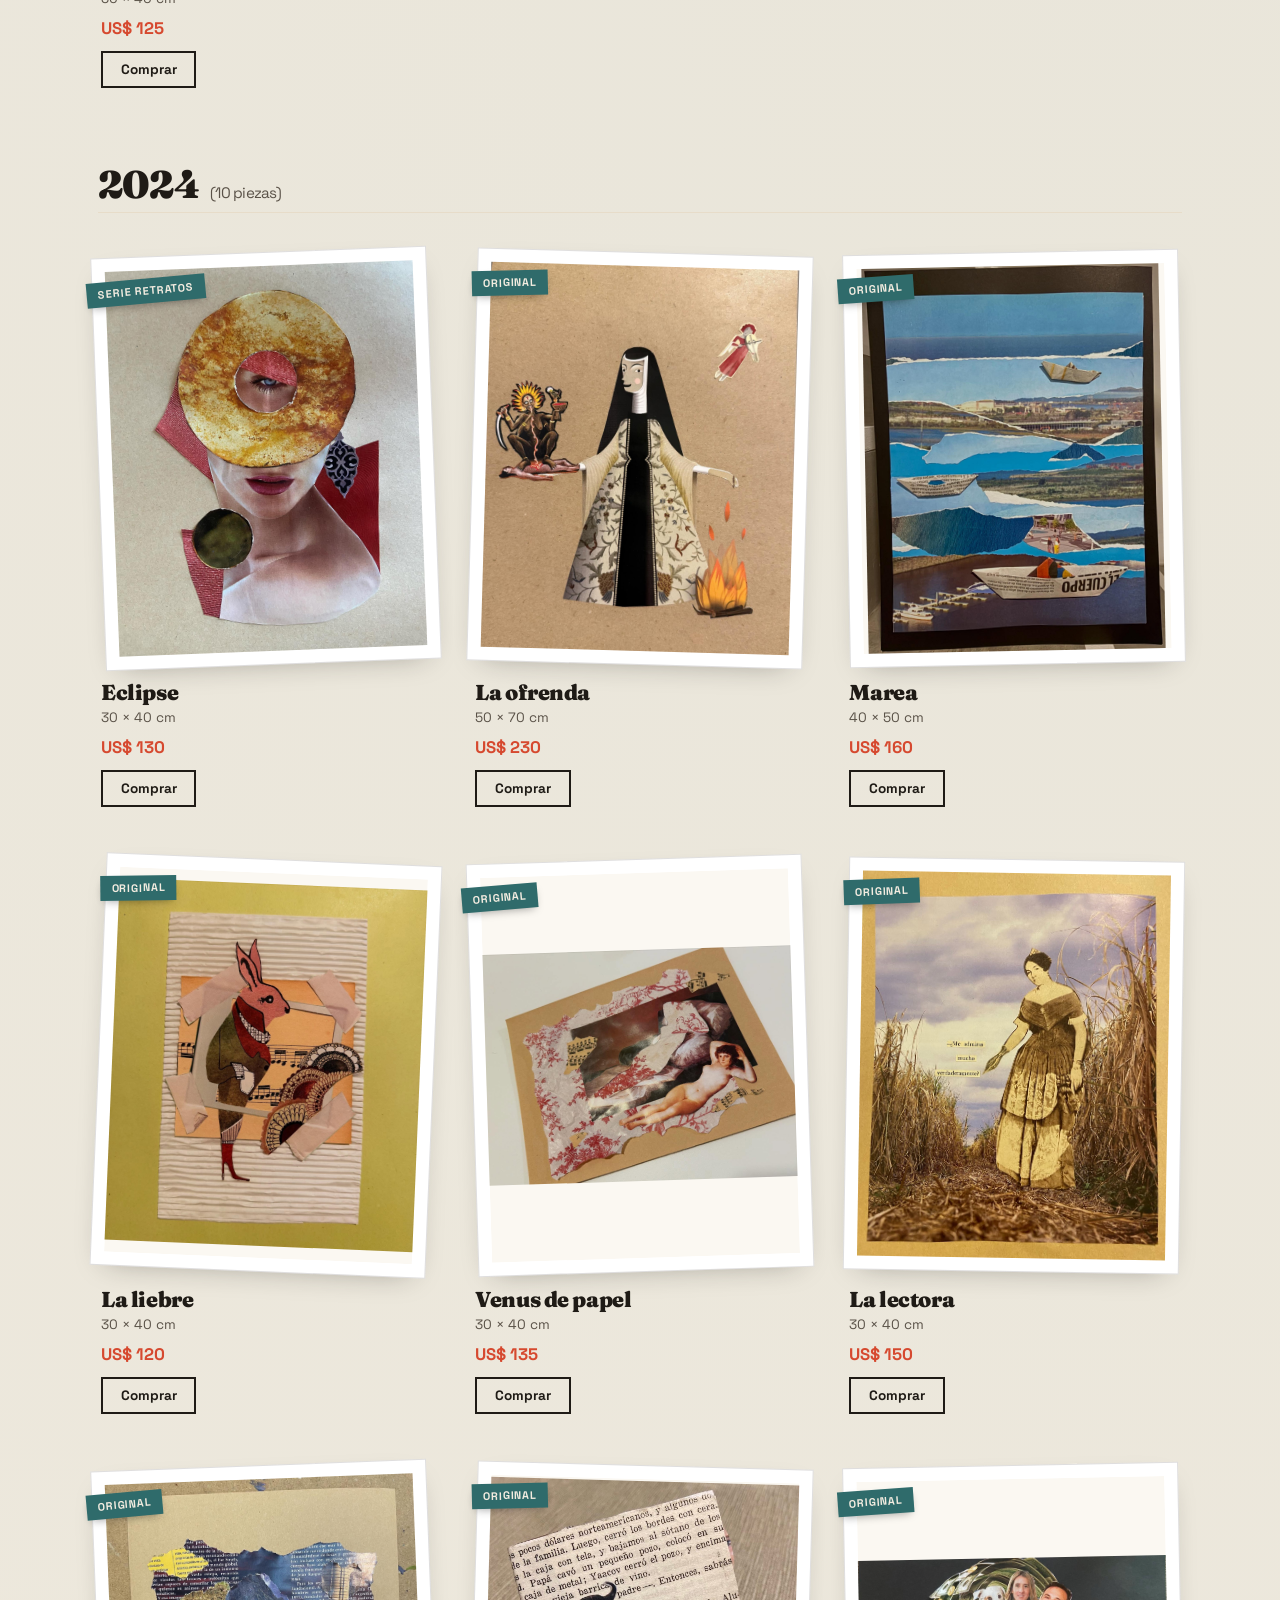
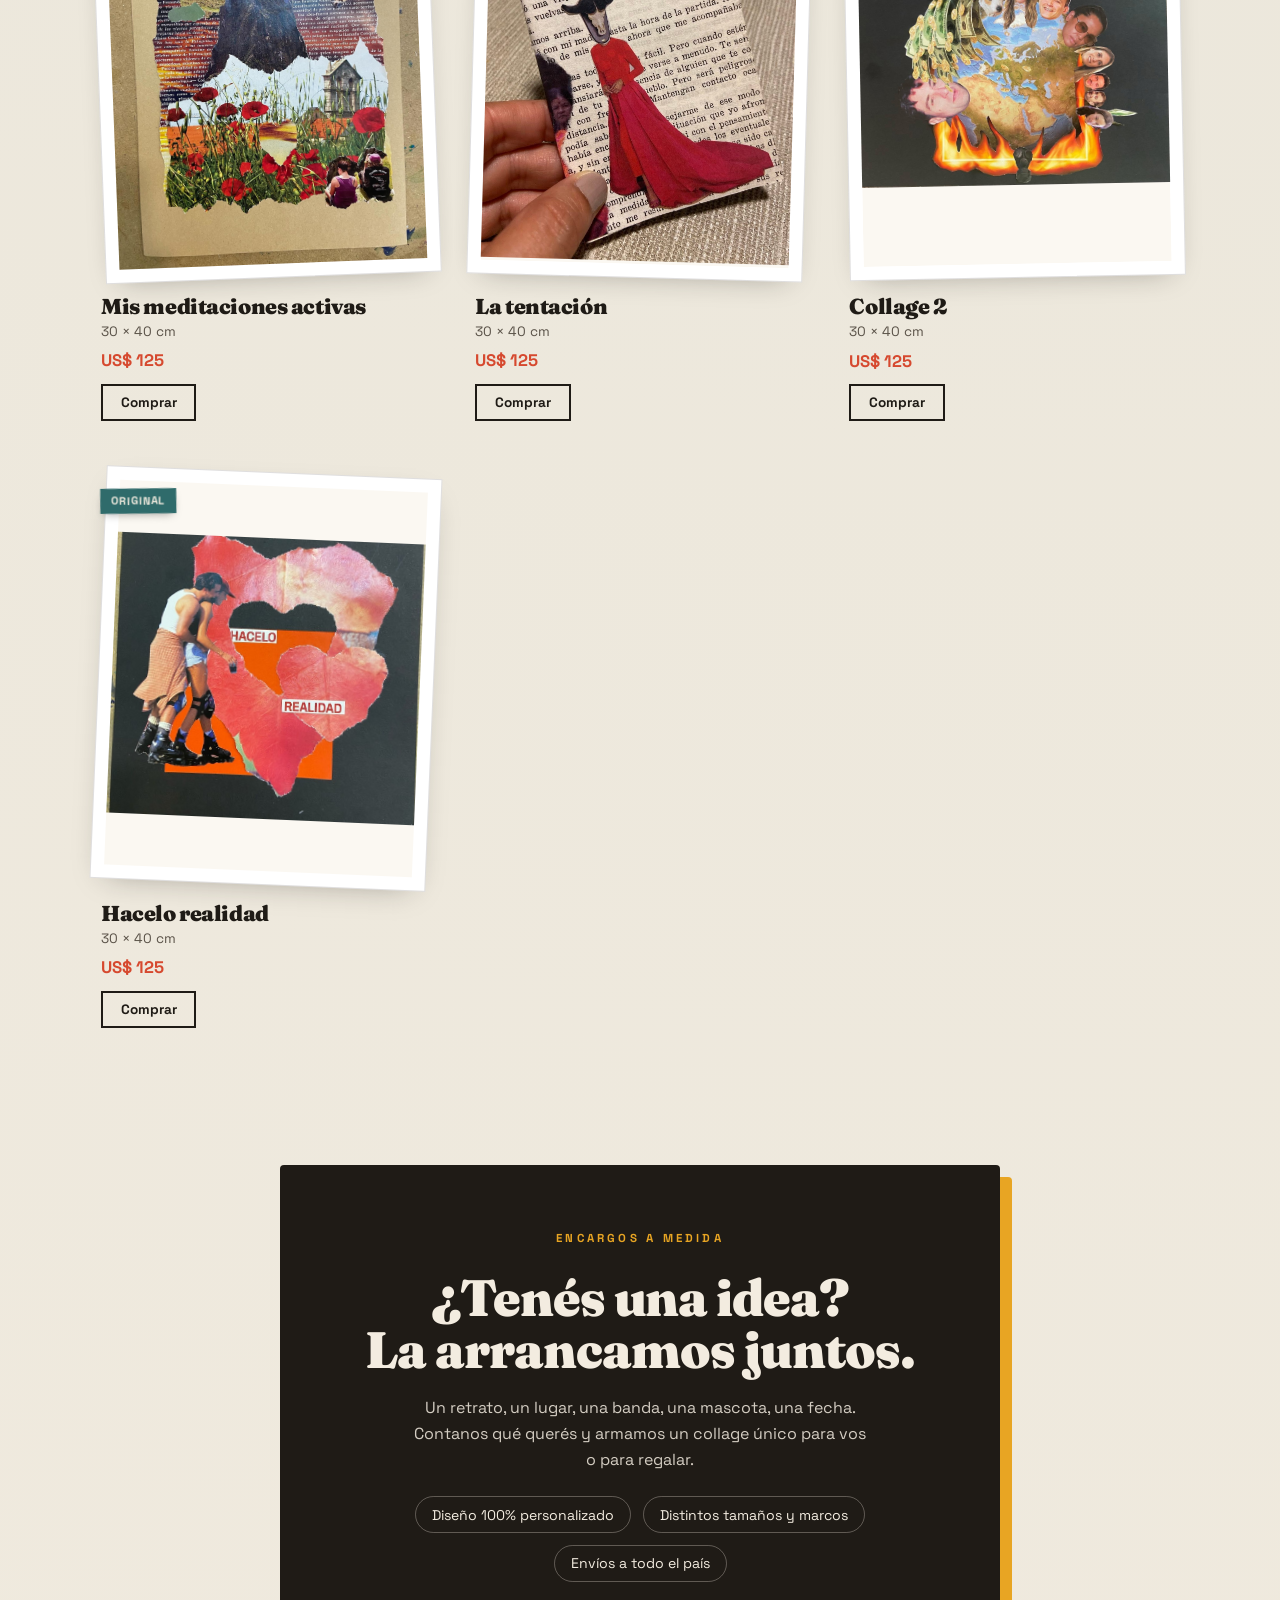
==== commit dfea402b: "chore: robots.txt, sitemap.xml y verificacion de Search Console" ====
--- a/index.html
+++ b/index.html
@@ -3,6 +3,7 @@
 <head>
   <meta charset="UTF-8" />
   <meta name="viewport" content="width=device-width, initial-scale=1.0" />
+  <meta name="google-site-verification" content="Nyg0LVgAGNolOGtr8JeazySkj9_HWE5tOIp92-Tsv7Y" />
   <title>Arranca Papeles — Cuadros collage hechos a mano</title>
   <meta name="description" content="Cuadros únicos hechos con collage de papel rasgado. Piezas originales y encargos personalizados. Hecho a mano en Argentina." />
 
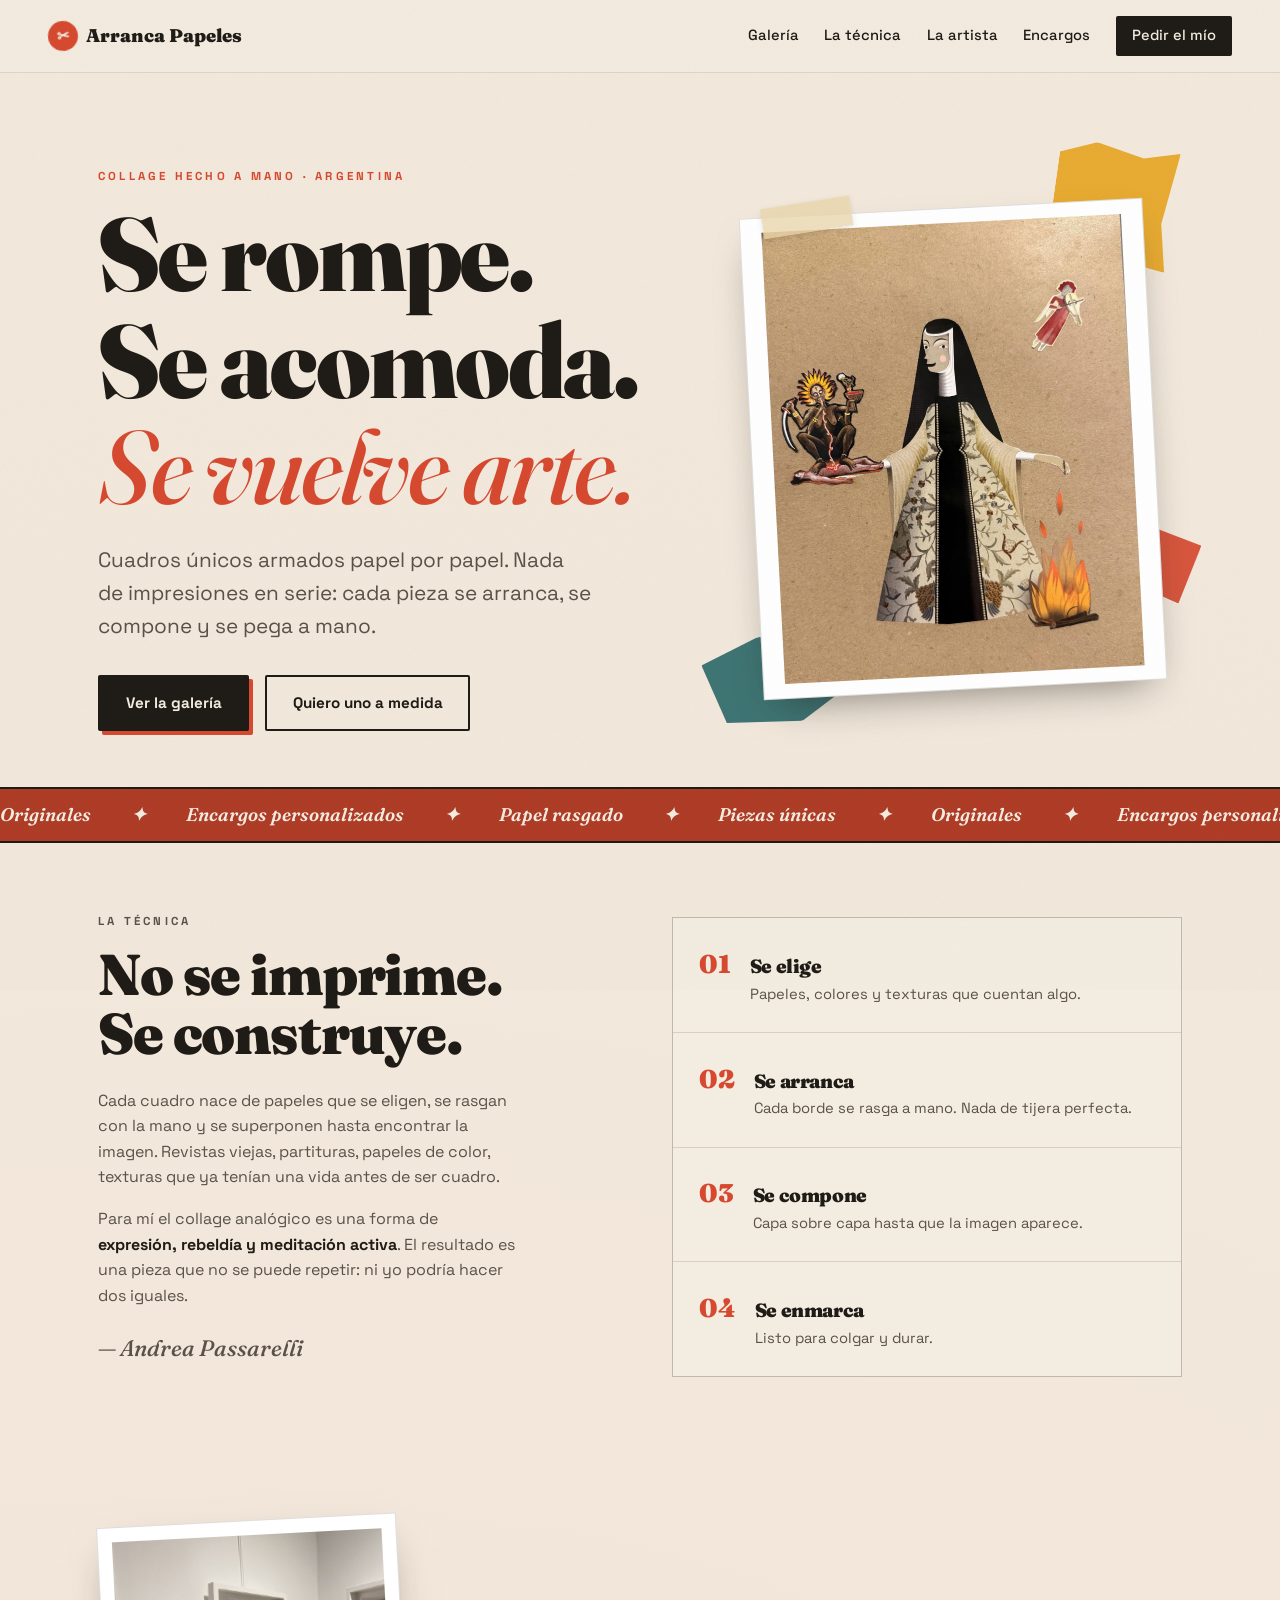
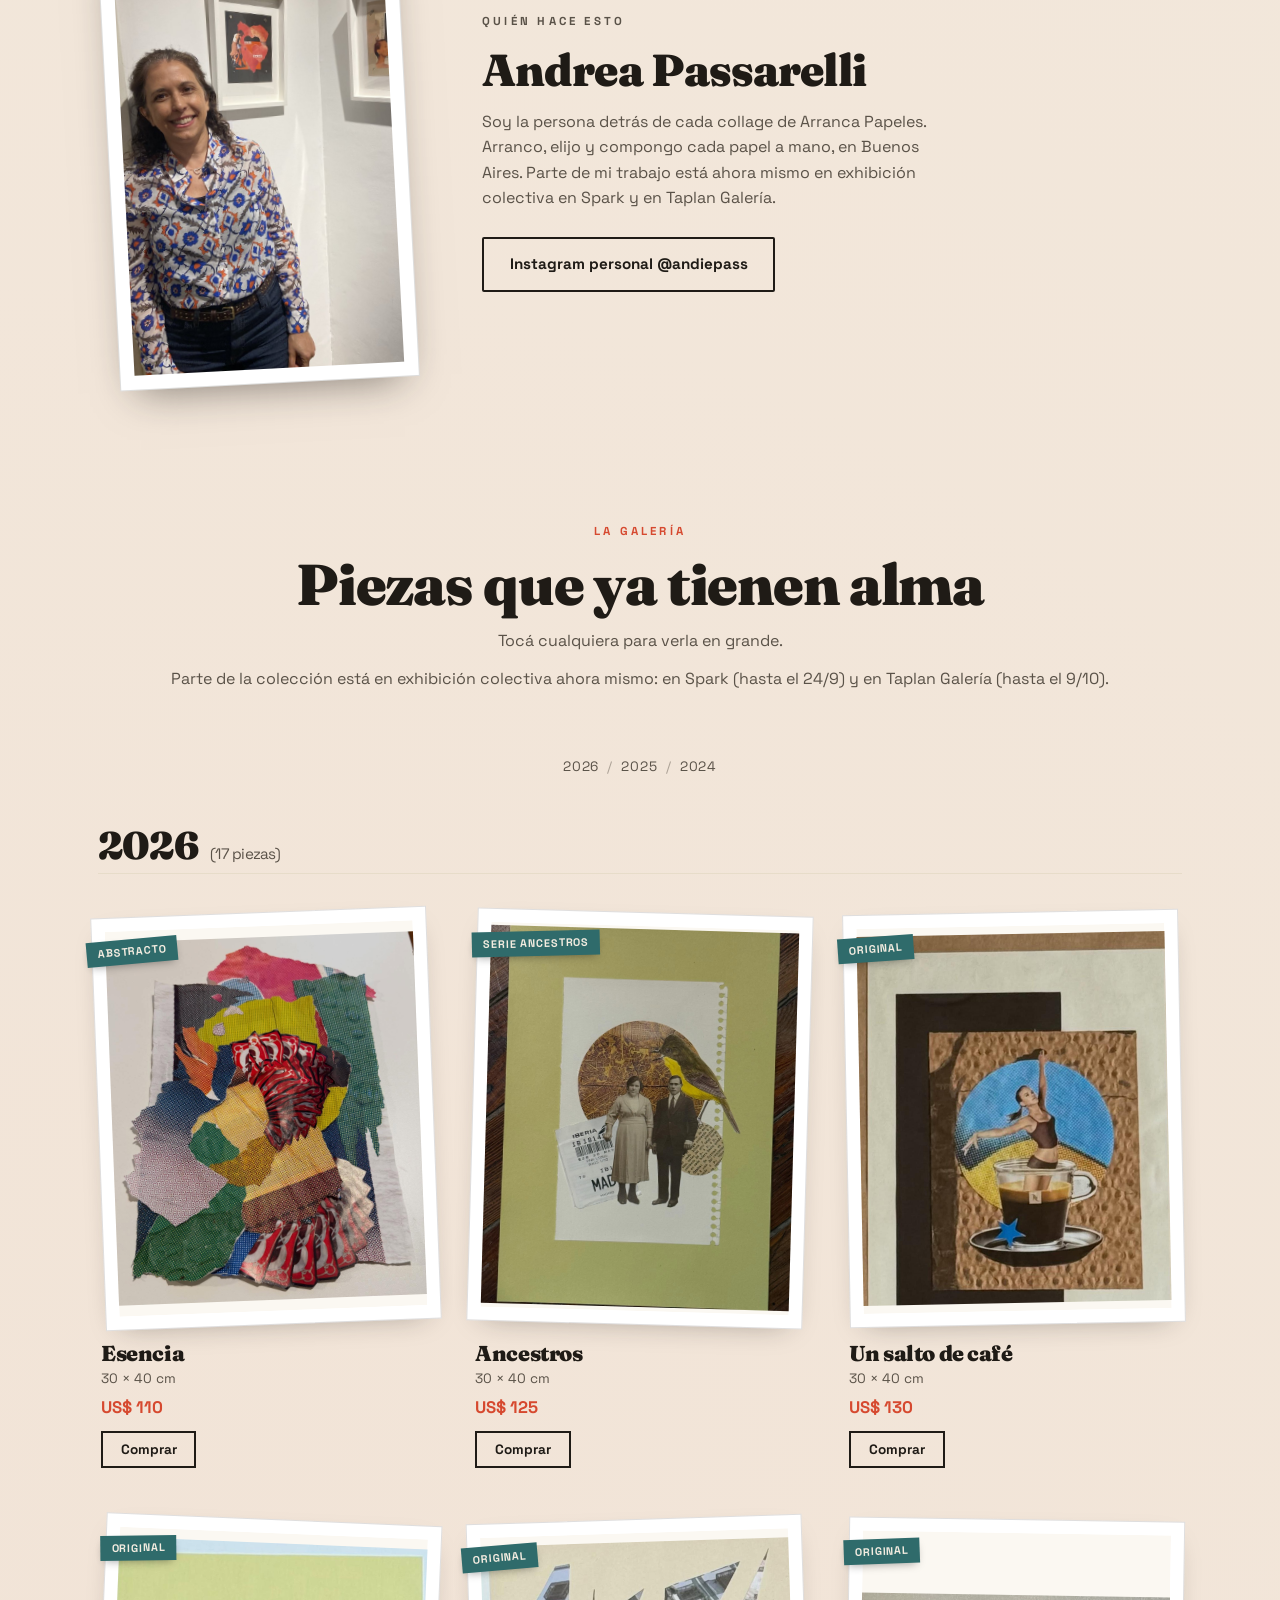
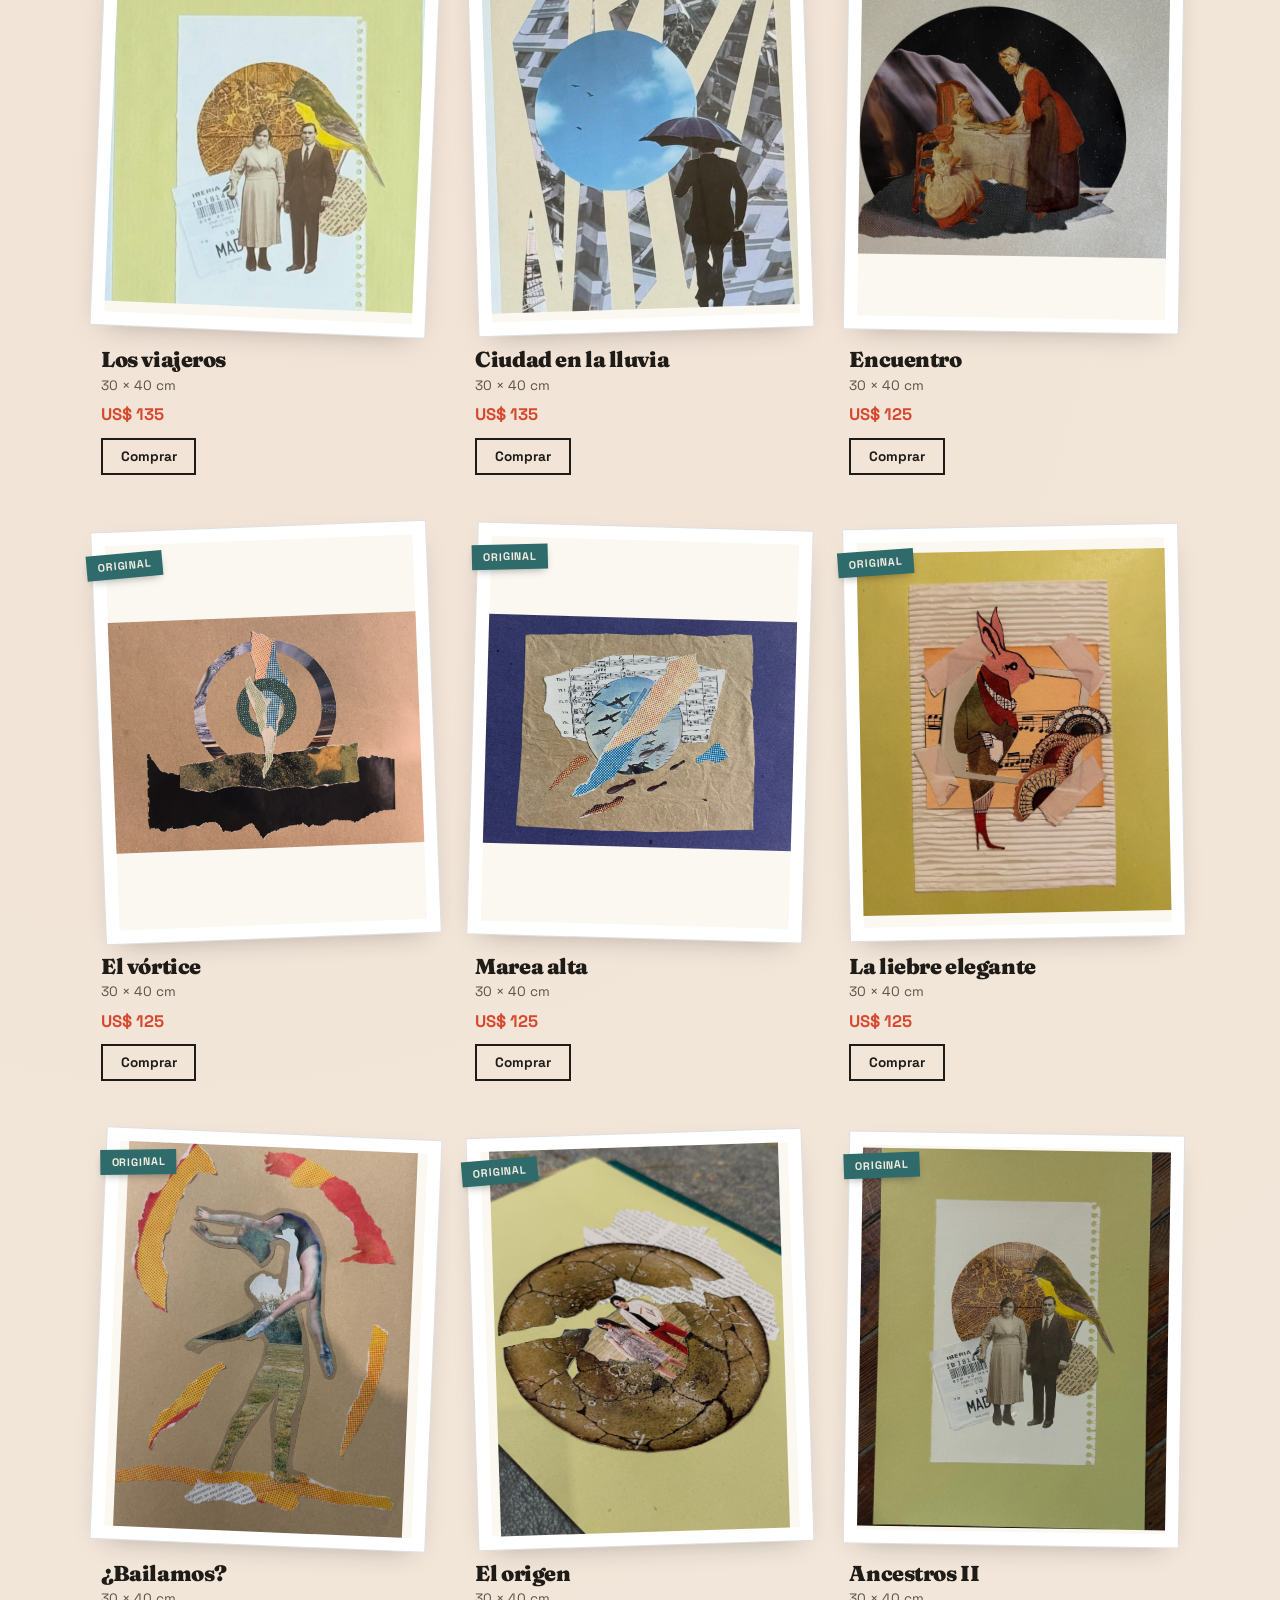
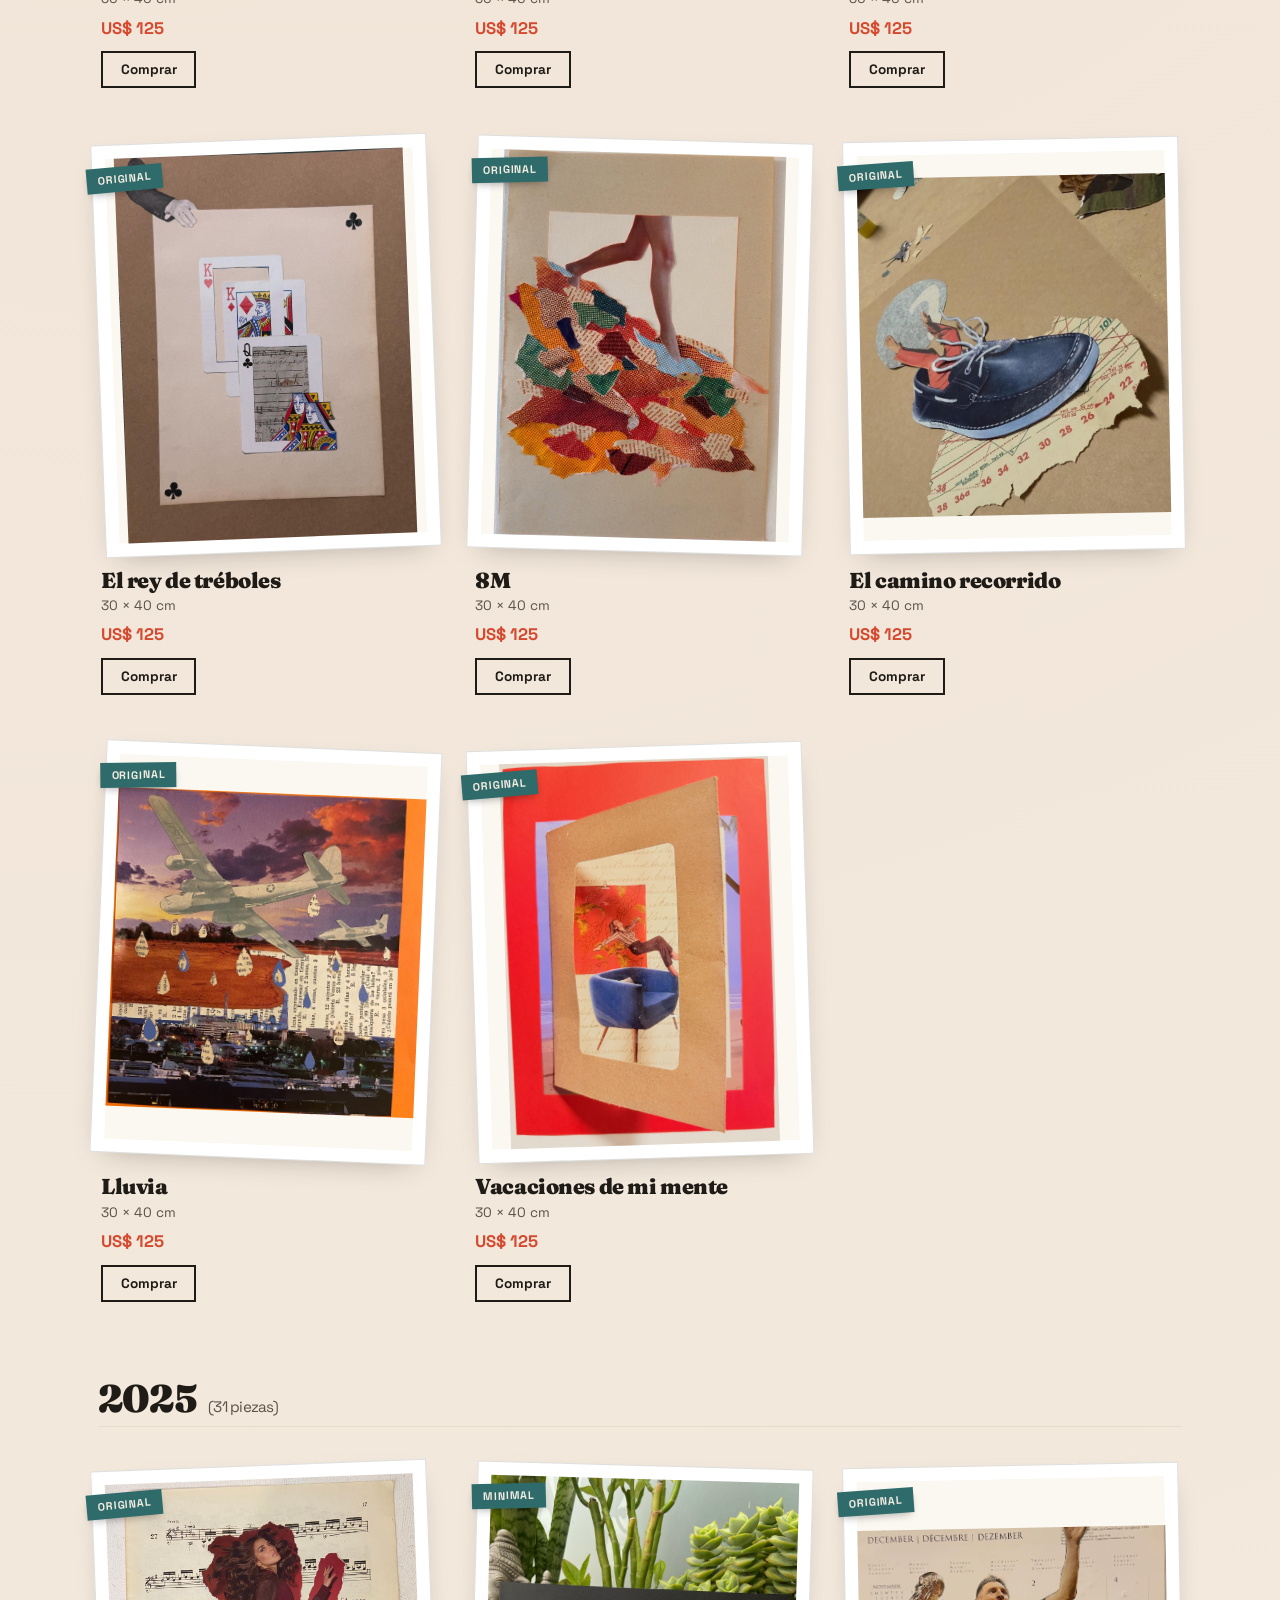
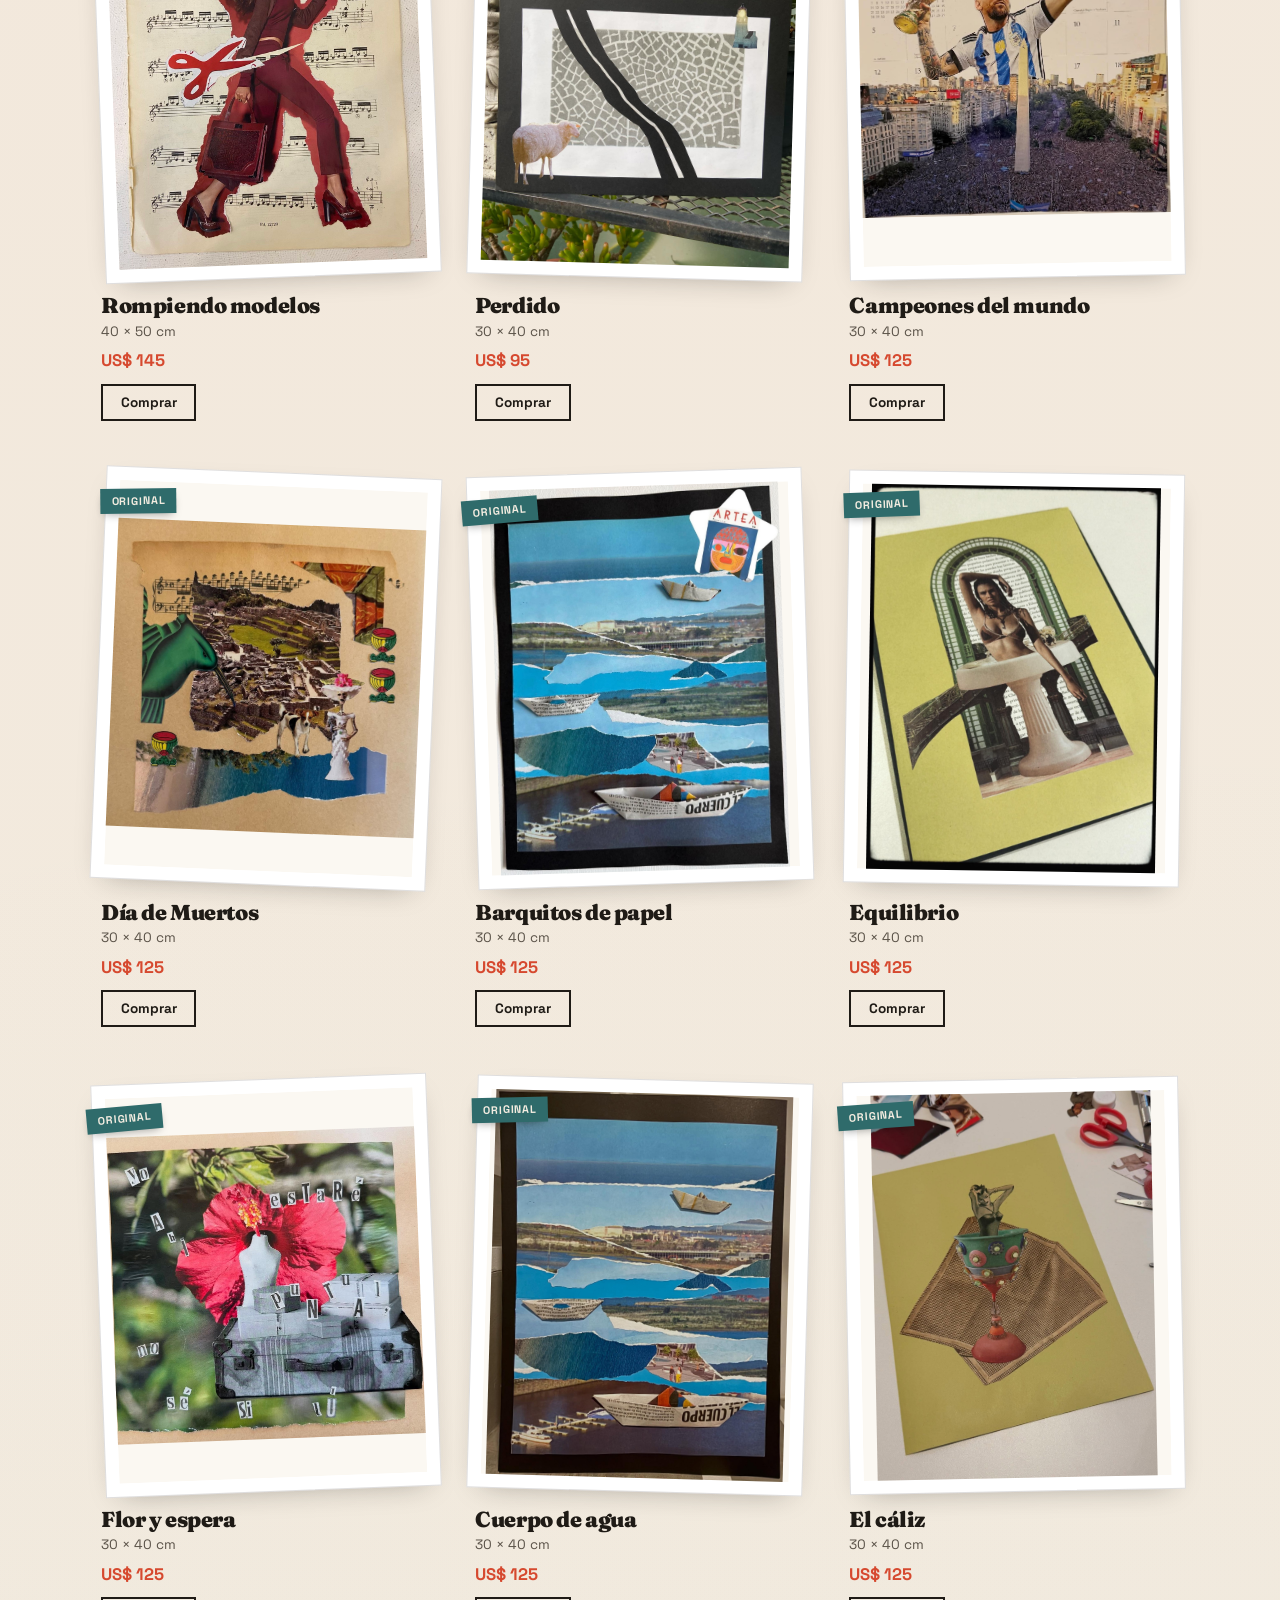
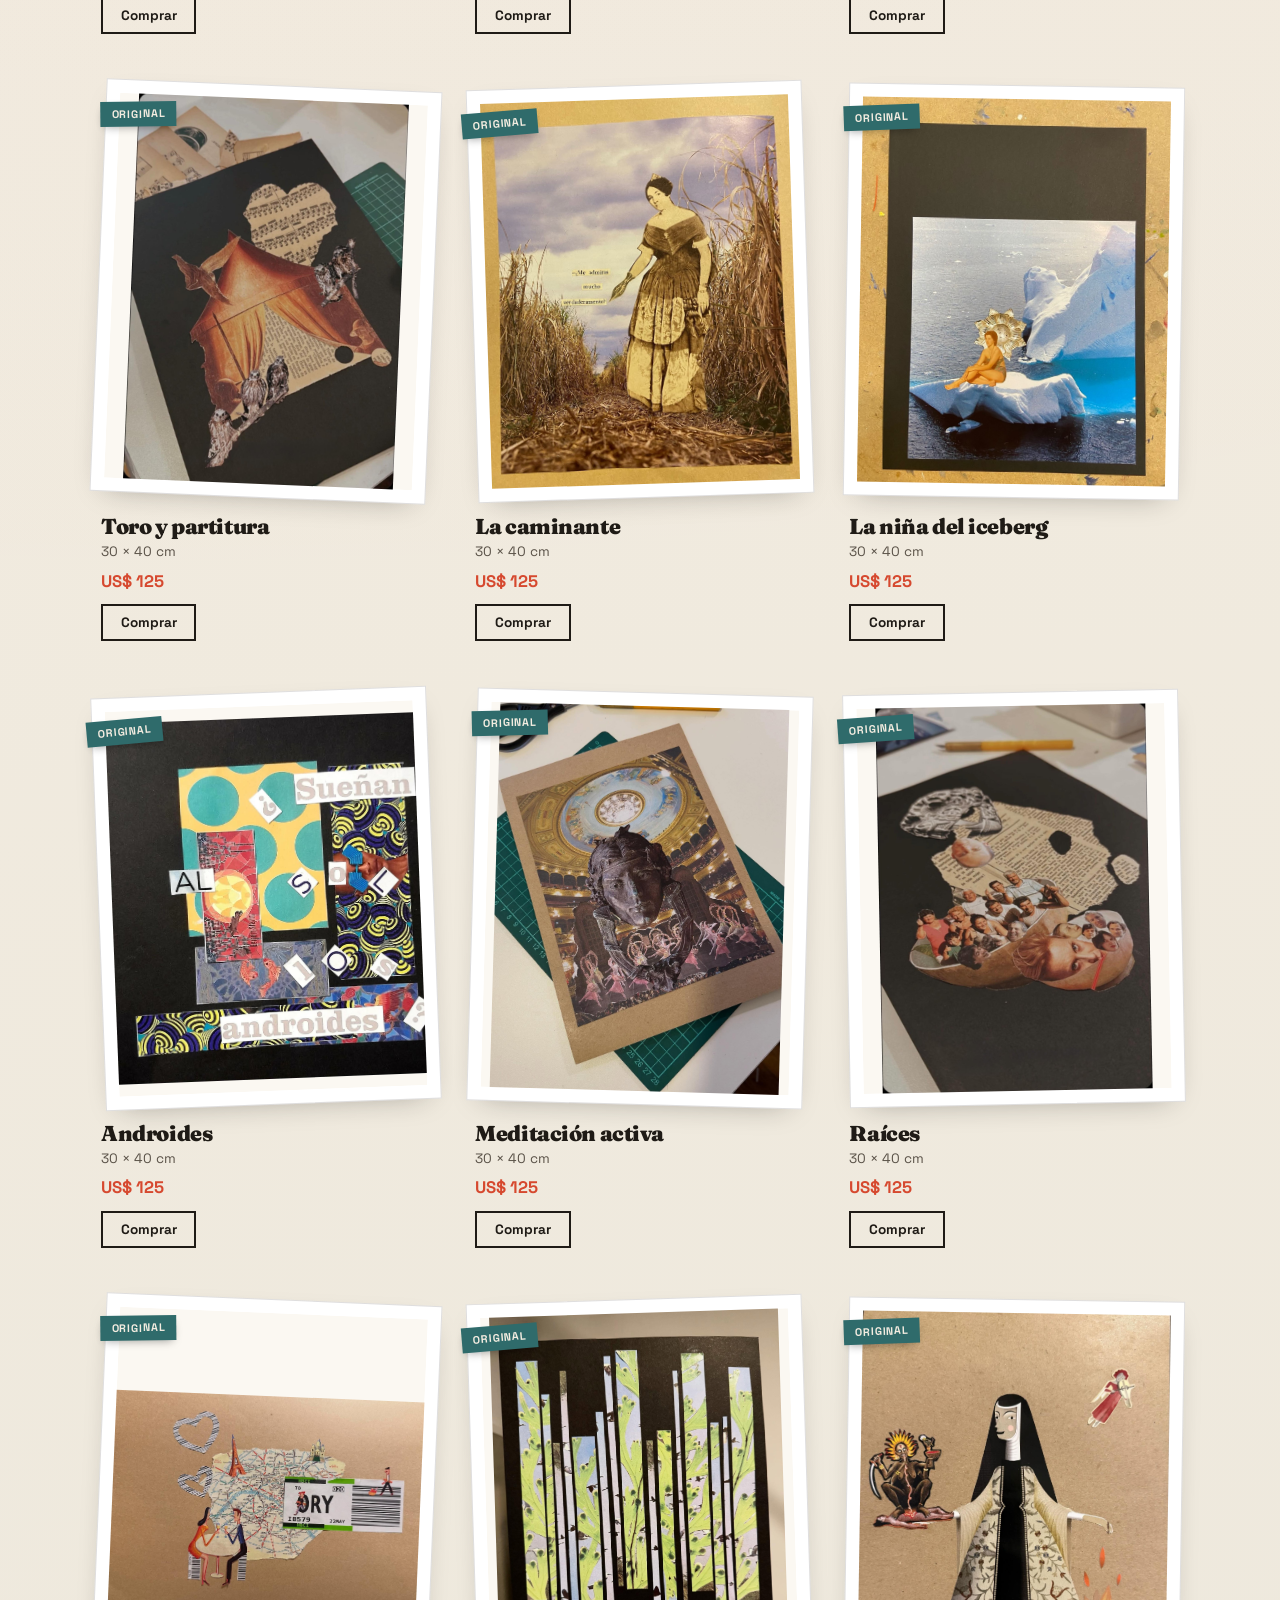
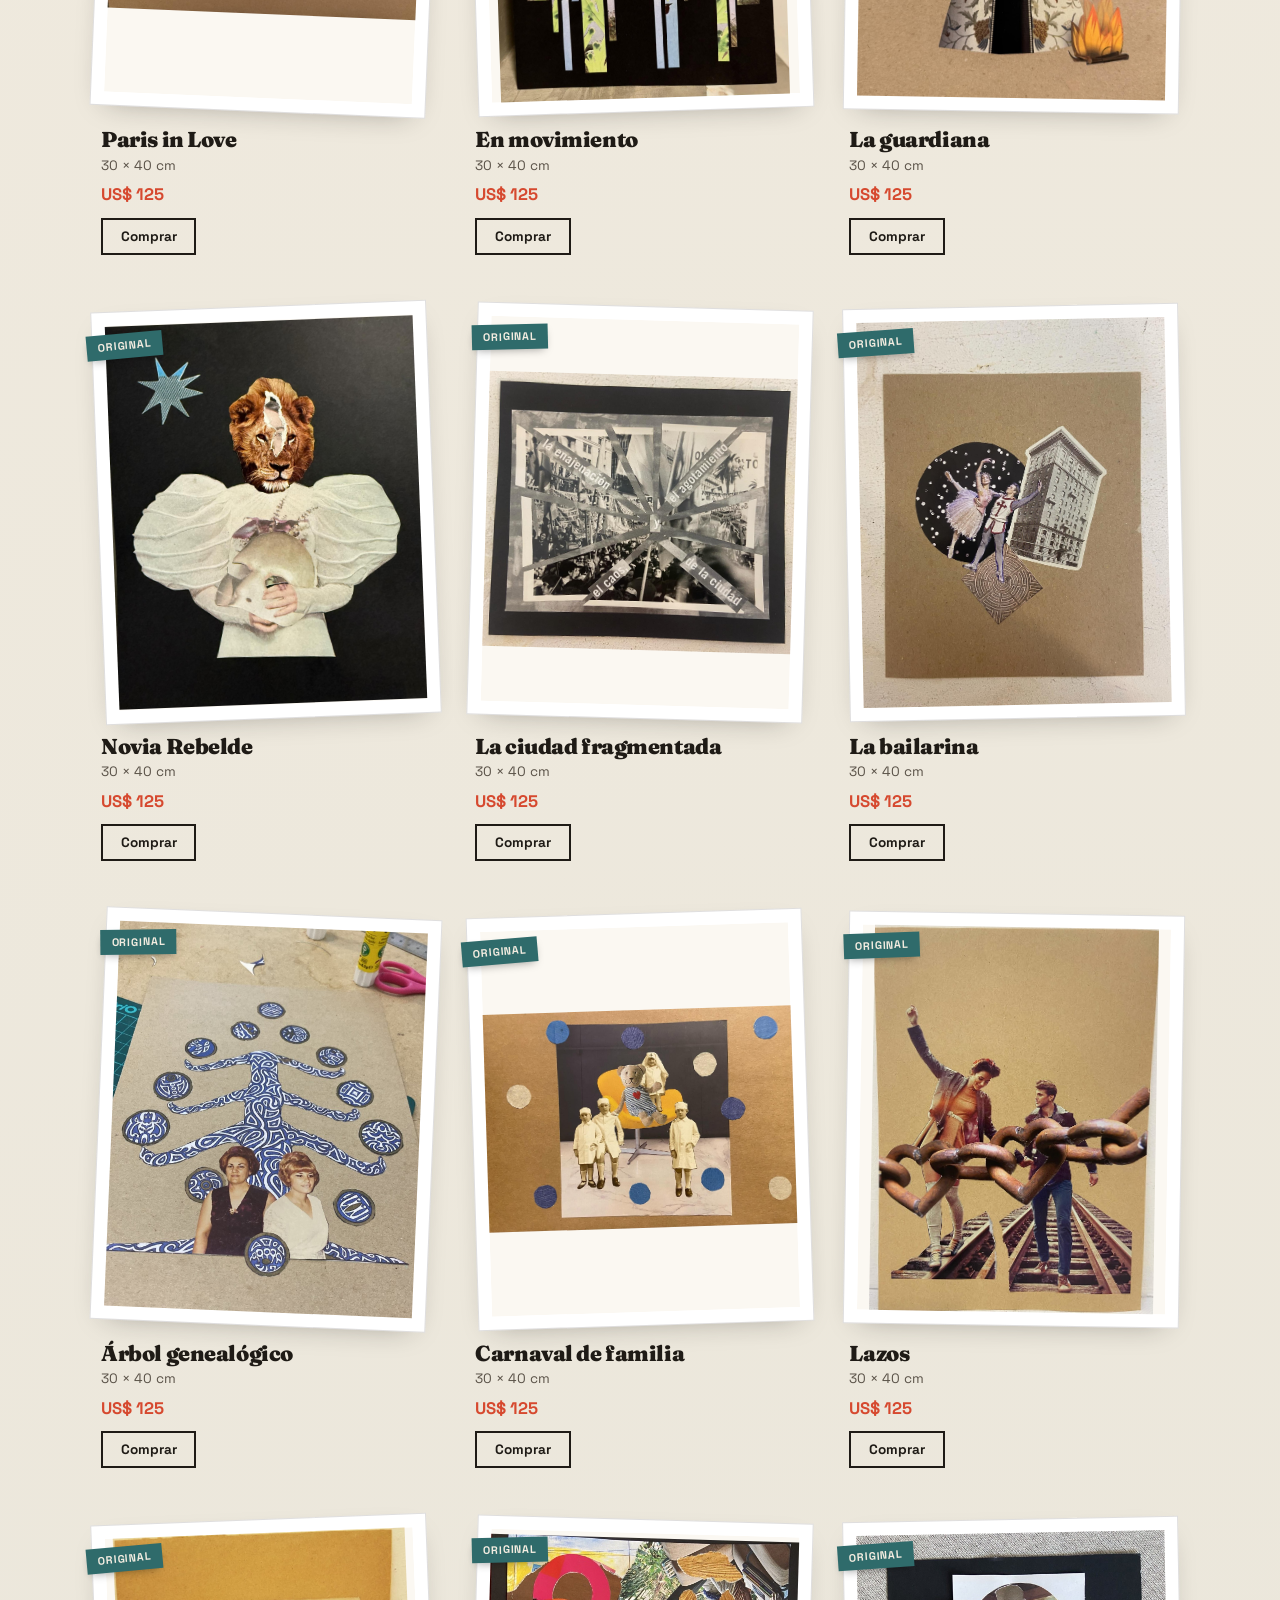
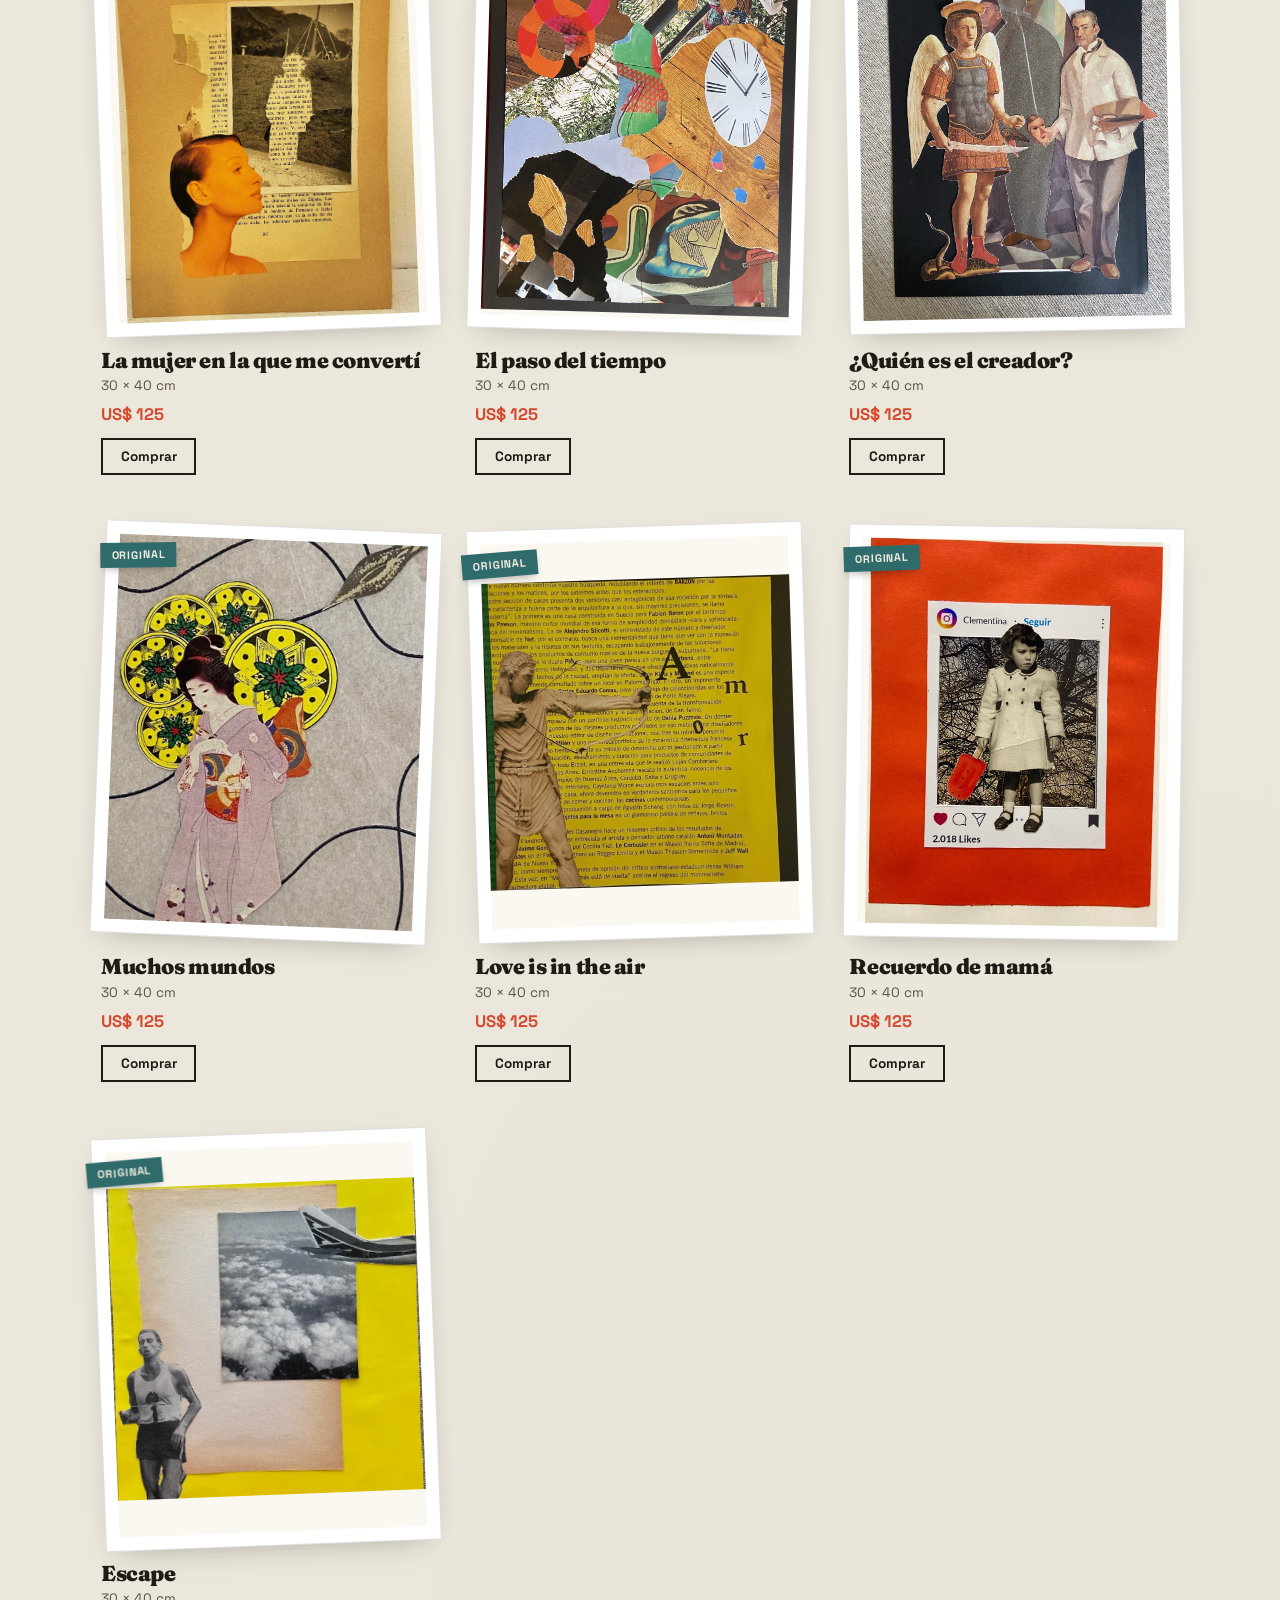
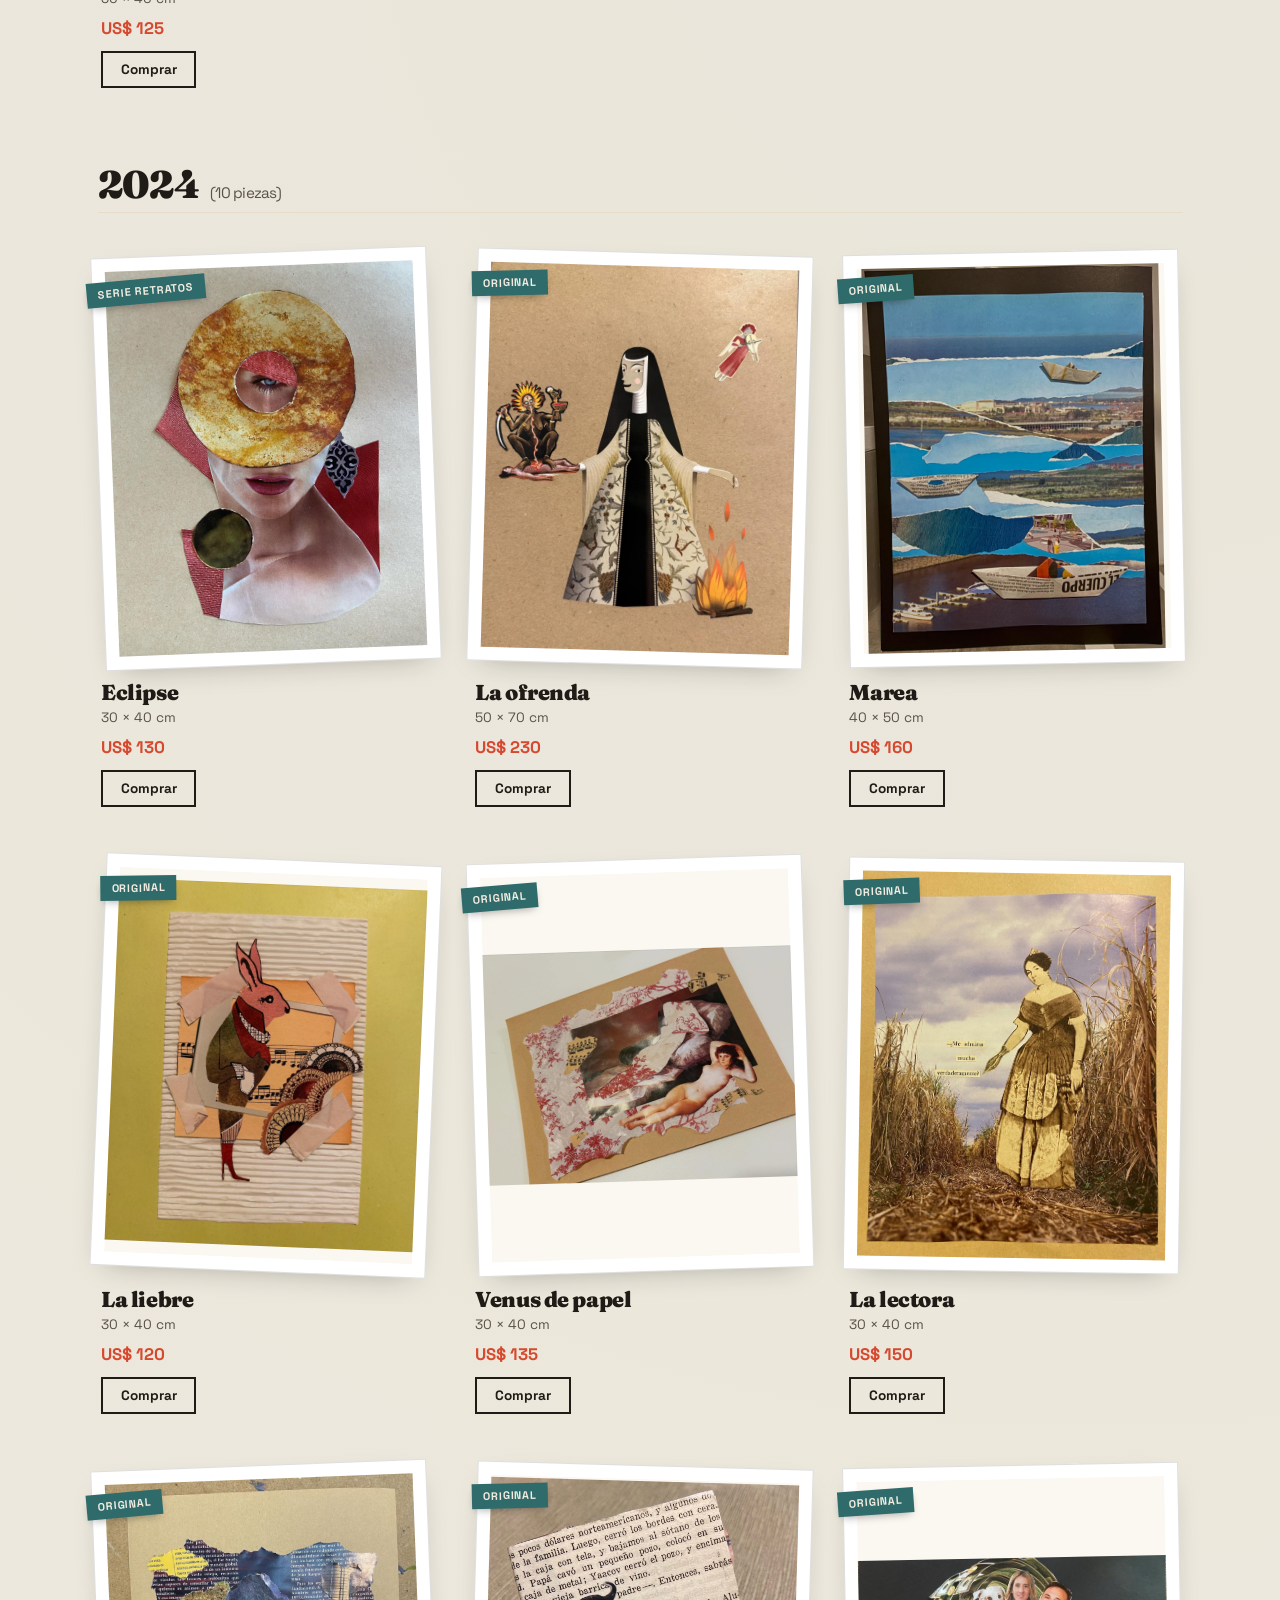
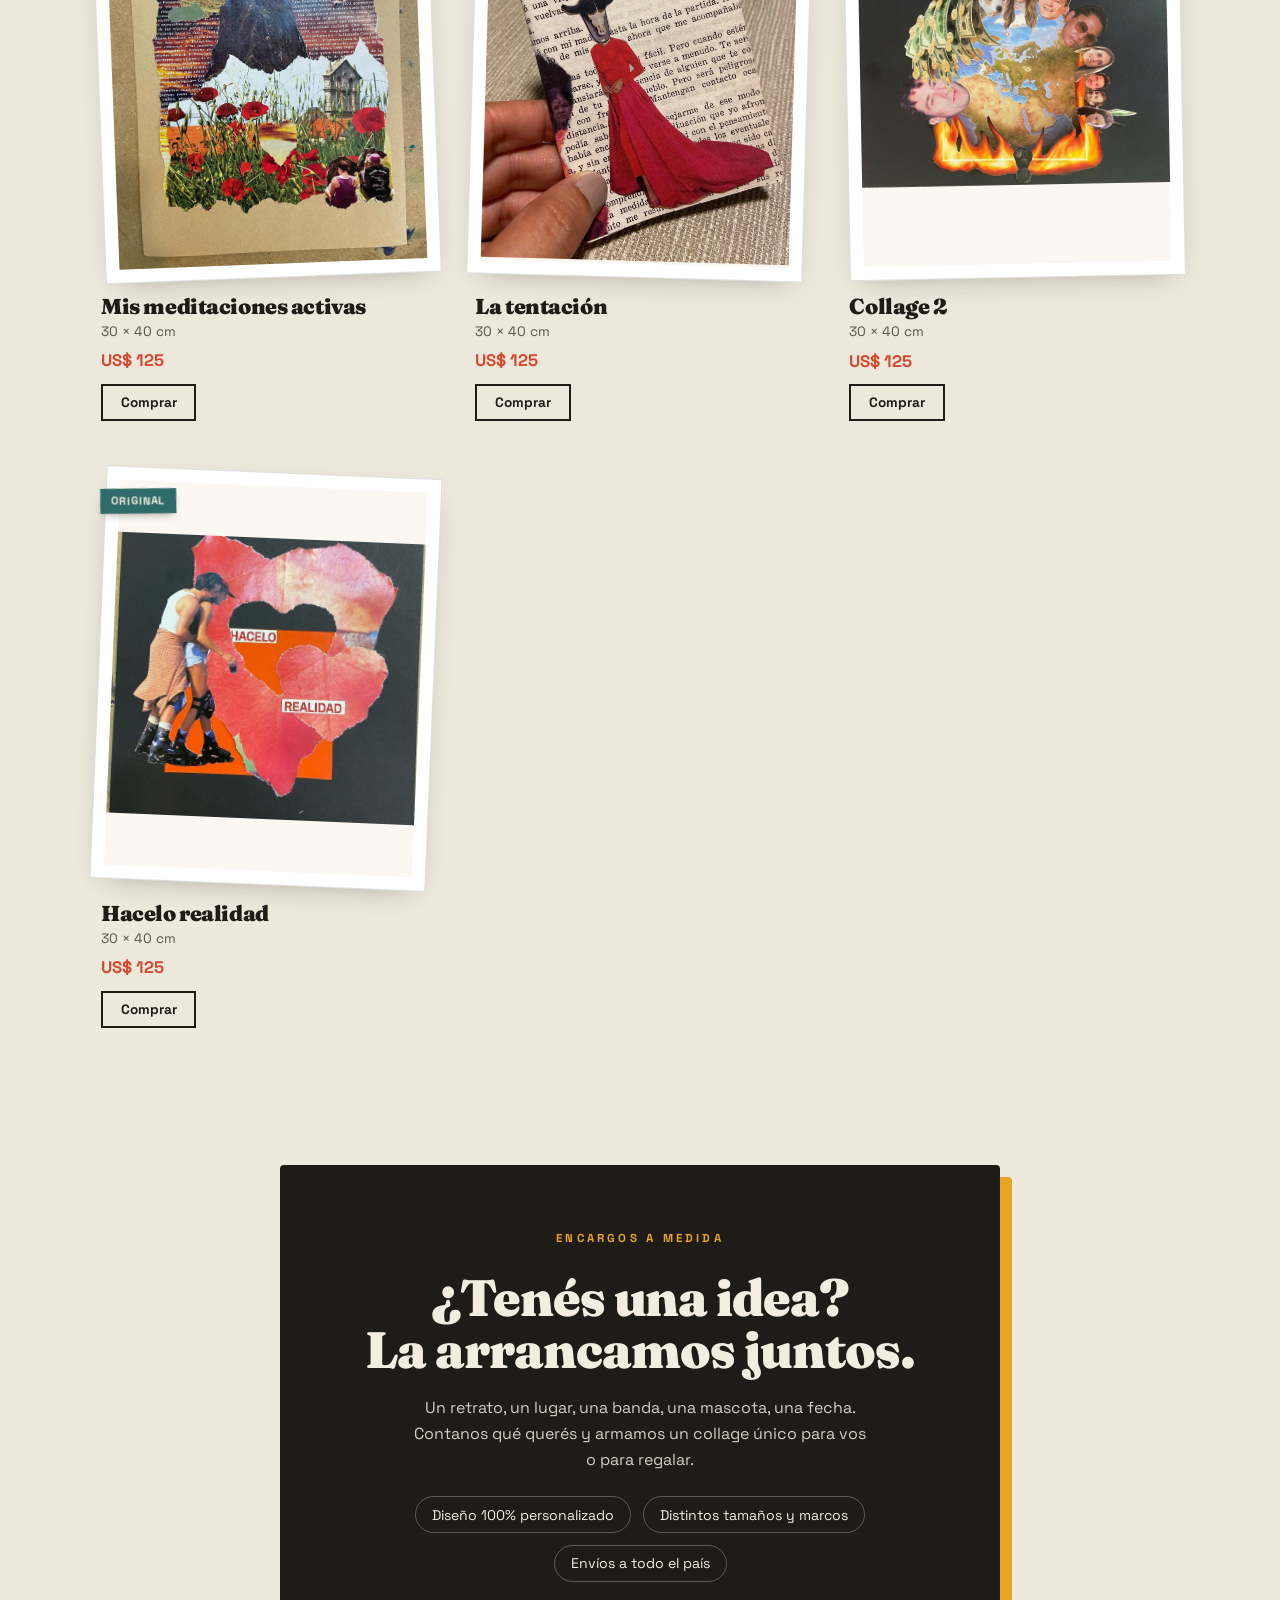
==== commit 213e574f: "feat: política de privacidad y aviso al enviar los datos El sitio recibe datos personales por el for" ====
--- a/index.html
+++ b/index.html
@@ -193,6 +193,7 @@
     <span class="brand-name">Arranca Papeles</span>
     <p>Collage analógico hecho a mano · por Andrea Passarelli (@andiepass) · Argentina</p>
     <p class="muted">© <span id="year"></span> Arranca Papeles. Cada pieza es única.</p>
+    <p class="muted"><a href="privacidad.html">Política de privacidad</a></p>
     <p class="muted">Diseñado por <a href="https://eltanodesign.com.ar" target="_blank" rel="noopener noreferrer">El Tano Design</a></p>
   </footer>
 
@@ -239,6 +240,7 @@
           <textarea id="checkoutNotes" rows="2"></textarea>
         </label>
         <p class="checkout-total">Total: <strong id="checkoutTotal"></strong></p>
+        <p class="muted" style="font-size:.8rem">Al confirmar el pedido aceptás la <a href="privacidad.html" target="_blank" rel="noopener">política de privacidad</a>.</p>
         <button type="submit" class="btn btn-primary" id="checkoutSubmit">Confirmar pedido</button>
       </form>
       <p class="checkout-status" id="checkoutStatus" hidden></p>
